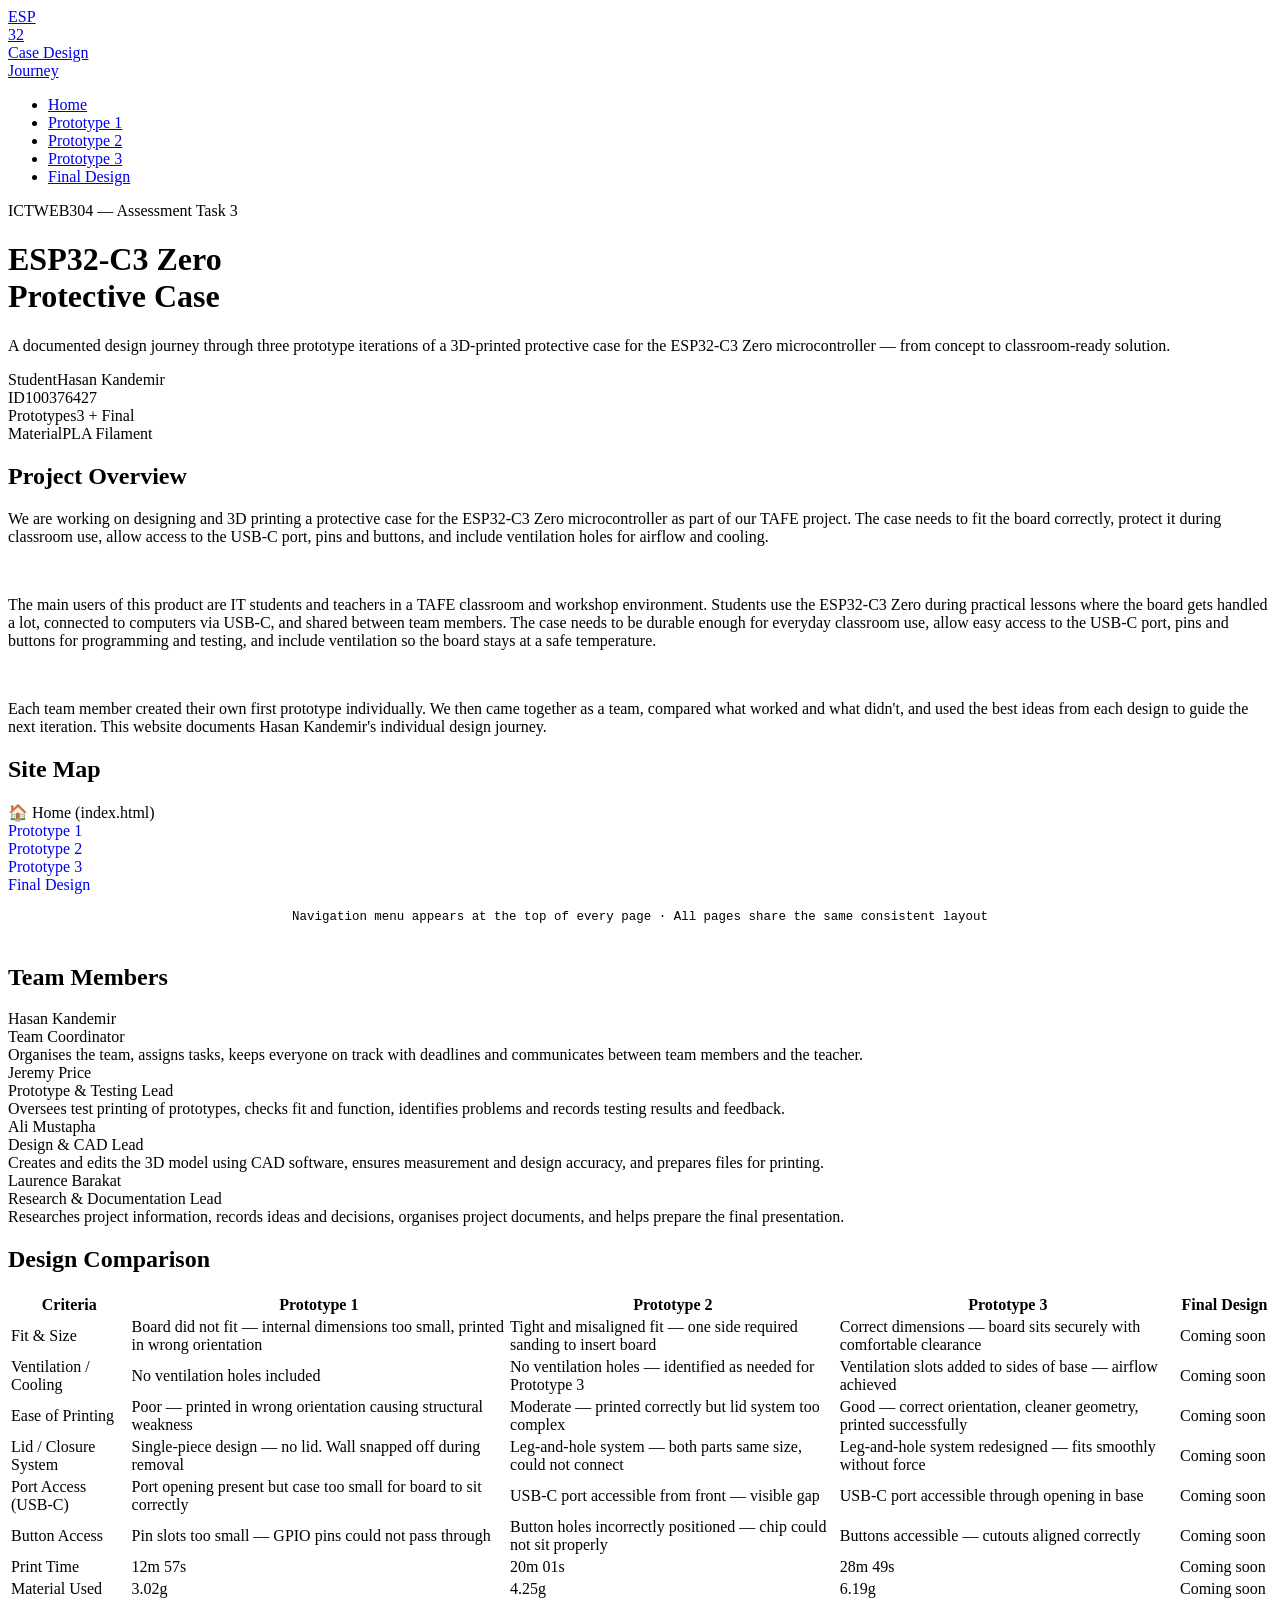
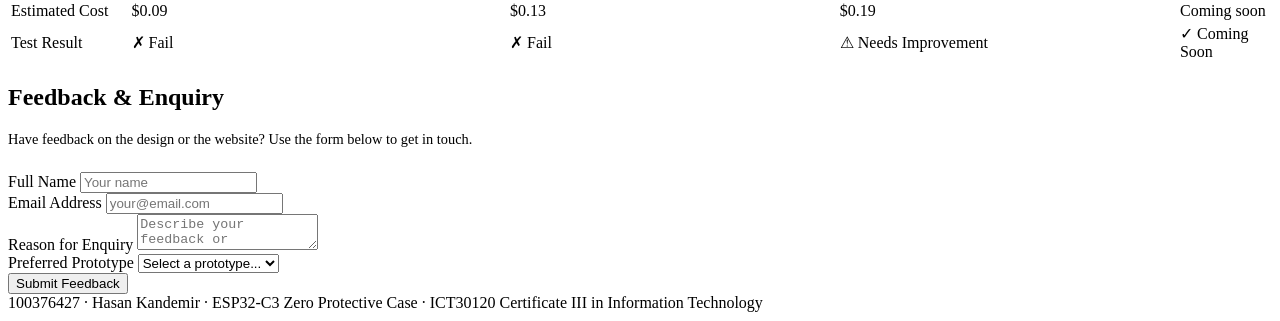
==== index.html @ bc1831f9 "Add files via upload" ====
<!DOCTYPE html>
<html lang="en">
<head>
  <meta charset="UTF-8" />
  <meta name="viewport" content="width=device-width, initial-scale=1.0" />
  <title>ESP32-C3 Zero Case — Hasan Kandemir</title>
  <link rel="stylesheet" href="css/style.css" />
</head>
<body>

  <!-- NAV -->
  <nav>
    <a href="index.html" class="nav-logo">
      <div class="nav-logo-icon">ESP<br>32</div>
      <div class="nav-logo-text">Case Design<br>Journey</div>
    </a>
    <ul class="nav-links">
      <li><a href="index.html" class="active">Home</a></li>
      <li><a href="prototype1.html">Prototype 1</a></li>
      <li><a href="prototype2.html">Prototype 2</a></li>
      <li><a href="prototype3.html">Prototype 3</a></li>
      <li><a href="final.html">Final Design</a></li>
    </ul>
  </nav>

  <main class="page-wrap">

    <!-- HERO -->
    <div class="page-hero">
      <span class="page-tag">ICTWEB304 — Assessment Task 3</span>
      <h1>ESP32-C3 Zero<br><span>Protective Case</span></h1>
      <p>A documented design journey through three prototype iterations of a 3D-printed protective case for the ESP32-C3 Zero microcontroller — from concept to classroom-ready solution.</p>
      <div class="stat-row">
        <div class="stat-pill"><span class="label">Student</span><span class="value">Hasan Kandemir</span></div>
        <div class="stat-pill"><span class="label">ID</span><span class="value">100376427</span></div>
        <div class="stat-pill"><span class="label">Prototypes</span><span class="value">3 + Final</span></div>
        <div class="stat-pill"><span class="label">Material</span><span class="value">PLA Filament</span></div>
      </div>
    </div>

    <!-- PROJECT OVERVIEW -->
    <h2 class="section-title">Project Overview</h2>
    <div class="desc-block">
      <p>We are working on designing and 3D printing a protective case for the ESP32-C3 Zero microcontroller as part of our TAFE project. The case needs to fit the board correctly, protect it during classroom use, allow access to the USB-C port, pins and buttons, and include ventilation holes for airflow and cooling.</p>
      <br>
      <p>The main users of this product are IT students and teachers in a TAFE classroom and workshop environment. Students use the ESP32-C3 Zero during practical lessons where the board gets handled a lot, connected to computers via USB-C, and shared between team members. The case needs to be durable enough for everyday classroom use, allow easy access to the USB-C port, pins and buttons for programming and testing, and include ventilation so the board stays at a safe temperature.</p>
      <br>
      <p>Each team member created their own first prototype individually. We then came together as a team, compared what worked and what didn't, and used the best ideas from each design to guide the next iteration. This website documents Hasan Kandemir's individual design journey.</p>
    </div>

    <!-- SITE MAP -->
    <h2 class="section-title">Site Map</h2>
    <div class="sitemap" style="margin-bottom: 2.5rem;">
      <div class="sitemap-home">🏠 Home (index.html)</div>
      <div class="sitemap-line"></div>
      <div class="sitemap-row" style="padding-top: 0;">
        <div class="sitemap-branch">
          <div class="sitemap-branch-line"></div>
          <a href="prototype1.html" class="sitemap-node" style="text-decoration:none;">Prototype 1</a>
        </div>
        <div class="sitemap-branch">
          <div class="sitemap-branch-line"></div>
          <a href="prototype2.html" class="sitemap-node" style="text-decoration:none;">Prototype 2</a>
        </div>
        <div class="sitemap-branch">
          <div class="sitemap-branch-line"></div>
          <a href="prototype3.html" class="sitemap-node" style="text-decoration:none;">Prototype 3</a>
        </div>
        <div class="sitemap-branch">
          <div class="sitemap-branch-line"></div>
          <a href="final.html" class="sitemap-node" style="text-decoration:none;">Final Design</a>
        </div>
      </div>
      <div style="margin-top:1rem; font-size:0.78rem; color:var(--text-muted); font-family:'Space Mono',monospace; text-align:center;">Navigation menu appears at the top of every page · All pages share the same consistent layout</div>
    </div>

    <!-- TEAM -->
    <h2 class="section-title">Team Members</h2>
    <div class="team-grid">
      <div class="team-card">
        <div class="name">Hasan Kandemir</div>
        <div class="role">Team Coordinator</div>
        <div class="responsibilities">Organises the team, assigns tasks, keeps everyone on track with deadlines and communicates between team members and the teacher.</div>
      </div>
      <div class="team-card">
        <div class="name">Jeremy Price</div>
        <div class="role">Prototype &amp; Testing Lead</div>
        <div class="responsibilities">Oversees test printing of prototypes, checks fit and function, identifies problems and records testing results and feedback.</div>
      </div>
      <div class="team-card">
        <div class="name">Ali Mustapha</div>
        <div class="role">Design &amp; CAD Lead</div>
        <div class="responsibilities">Creates and edits the 3D model using CAD software, ensures measurement and design accuracy, and prepares files for printing.</div>
      </div>
      <div class="team-card">
        <div class="name">Laurence Barakat</div>
        <div class="role">Research &amp; Documentation Lead</div>
        <div class="responsibilities">Researches project information, records ideas and decisions, organises project documents, and helps prepare the final presentation.</div>
      </div>
    </div>

    <!-- DESIGN COMPARISON TABLE -->
    <h2 class="section-title">Design Comparison</h2>
    <div class="comparison-table-wrap">
      <table class="comparison-table">
        <thead>
          <tr>
            <th>Criteria</th>
            <th>Prototype 1</th>
            <th>Prototype 2</th>
            <th>Prototype 3</th>
            <th>Final Design</th>
          </tr>
        </thead>
        <tbody>
          <tr>
            <td>Fit &amp; Size</td>
            <td>Board did not fit — internal dimensions too small, printed in wrong orientation</td>
            <td>Tight and misaligned fit — one side required sanding to insert board</td>
            <td>Correct dimensions — board sits securely with comfortable clearance</td>
            <td>Coming soon</td>
          </tr>
          <tr>
            <td>Ventilation / Cooling</td>
            <td>No ventilation holes included</td>
            <td>No ventilation holes — identified as needed for Prototype 3</td>
            <td>Ventilation slots added to sides of base — airflow achieved</td>
            <td>Coming soon</td>
          </tr>
          <tr>
            <td>Ease of Printing</td>
            <td>Poor — printed in wrong orientation causing structural weakness</td>
            <td>Moderate — printed correctly but lid system too complex</td>
            <td>Good — correct orientation, cleaner geometry, printed successfully</td>
            <td>Coming soon</td>
          </tr>
          <tr>
            <td>Lid / Closure System</td>
            <td>Single-piece design — no lid. Wall snapped off during removal</td>
            <td>Leg-and-hole system — both parts same size, could not connect</td>
            <td>Leg-and-hole system redesigned — fits smoothly without force</td>
            <td>Coming soon</td>
          </tr>
          <tr>
            <td>Port Access (USB-C)</td>
            <td>Port opening present but case too small for board to sit correctly</td>
            <td>USB-C port accessible from front — visible gap</td>
            <td>USB-C port accessible through opening in base</td>
            <td>Coming soon</td>
          </tr>
          <tr>
            <td>Button Access</td>
            <td>Pin slots too small — GPIO pins could not pass through</td>
            <td>Button holes incorrectly positioned — chip could not sit properly</td>
            <td>Buttons accessible — cutouts aligned correctly</td>
            <td>Coming soon</td>
          </tr>
          <tr>
            <td>Print Time</td>
            <td>12m 57s</td>
            <td>20m 01s</td>
            <td>28m 49s</td>
            <td>Coming soon</td>
          </tr>
          <tr>
            <td>Material Used</td>
            <td>3.02g</td>
            <td>4.25g</td>
            <td>6.19g</td>
            <td>Coming soon</td>
          </tr>
          <tr>
            <td>Estimated Cost</td>
            <td>$0.09</td>
            <td>$0.13</td>
            <td>$0.19</td>
            <td>Coming soon</td>
          </tr>
          <tr>
            <td>Test Result</td>
            <td><span class="result-badge fail">✗ Fail</span></td>
            <td><span class="result-badge fail">✗ Fail</span></td>
            <td><span class="result-badge warn">⚠ Needs Improvement</span></td>
            <td><span class="result-badge pass">✓ Coming Soon</span></td>
          </tr>
        </tbody>
      </table>
    </div>

    <!-- CONTACT / FEEDBACK FORM -->
    <h2 class="section-title">Feedback &amp; Enquiry</h2>
    <div class="form-wrap">
      <p style="font-size:0.9rem; color:var(--text-muted); margin-bottom:1.5rem;">Have feedback on the design or the website? Use the form below to get in touch.</p>
      <form onsubmit="handleSubmit(event)">
        <div class="form-grid">
          <div class="form-field">
            <label for="name">Full Name</label>
            <input type="text" id="name" name="name" placeholder="Your name" required />
          </div>
          <div class="form-field">
            <label for="email">Email Address</label>
            <input type="email" id="email" name="email" placeholder="your@email.com" required />
          </div>
          <div class="form-field full">
            <label for="reason">Reason for Enquiry</label>
            <textarea id="reason" name="reason" placeholder="Describe your feedback or question..." required></textarea>
          </div>
          <div class="form-field full">
            <label for="preference">Preferred Prototype</label>
            <select id="preference" name="preference" required>
              <option value="" disabled selected>Select a prototype...</option>
              <option value="prototype1">Prototype 1</option>
              <option value="prototype2">Prototype 2</option>
              <option value="prototype3">Prototype 3</option>
              <option value="final">Final Design</option>
              <option value="overall">Overall Project</option>
            </select>
          </div>
        </div>
        <button type="submit" class="btn-submit">Submit Feedback</button>
      </form>
      <div id="form-success" style="display:none; margin-top:1rem; color:var(--pass); font-family:'Space Mono',monospace; font-size:0.85rem;">✓ Thanks for your feedback!</div>
    </div>

  </main>

  <footer>
    100376427 · Hasan Kandemir · ESP32-C3 Zero Protective Case · ICT30120 Certificate III in Information Technology
  </footer>

  <script>
    function handleSubmit(e) {
      e.preventDefault();
      document.getElementById('form-success').style.display = 'block';
      e.target.reset();
    }
  </script>

</body>
</html>
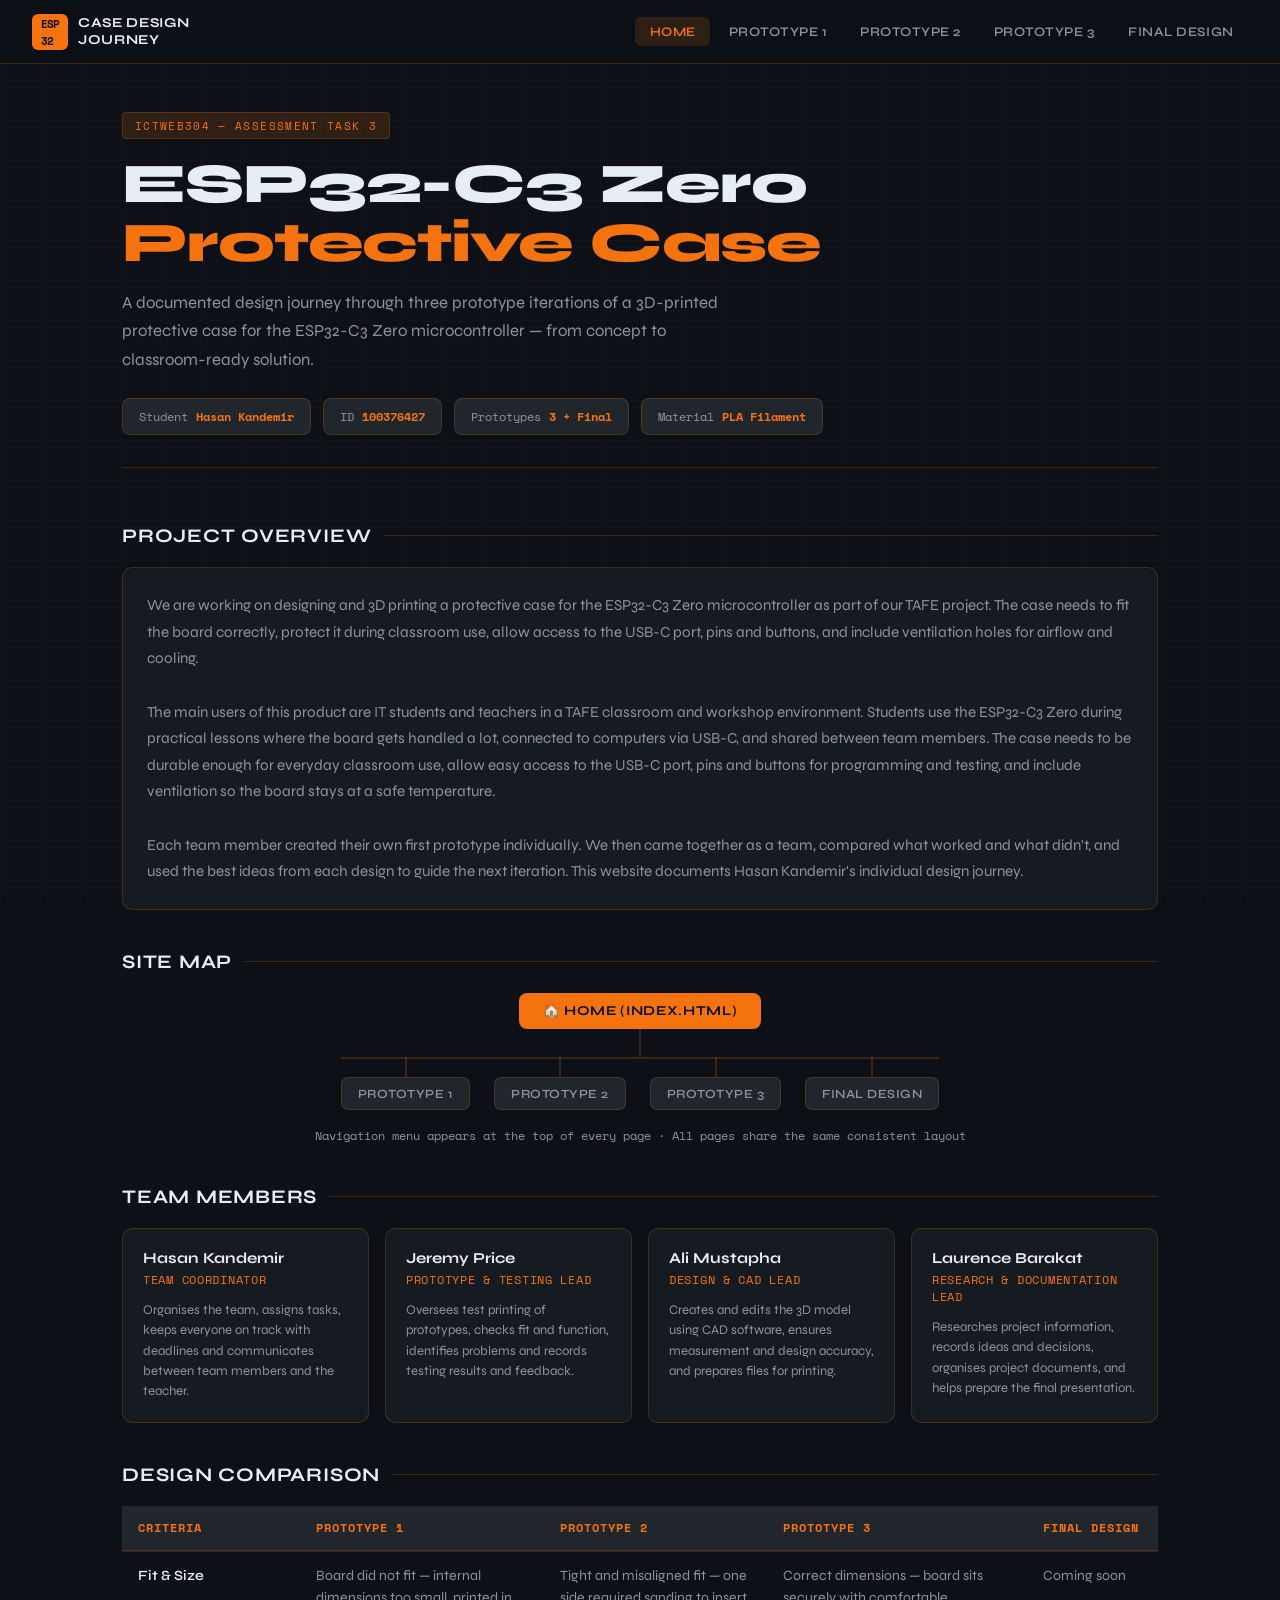
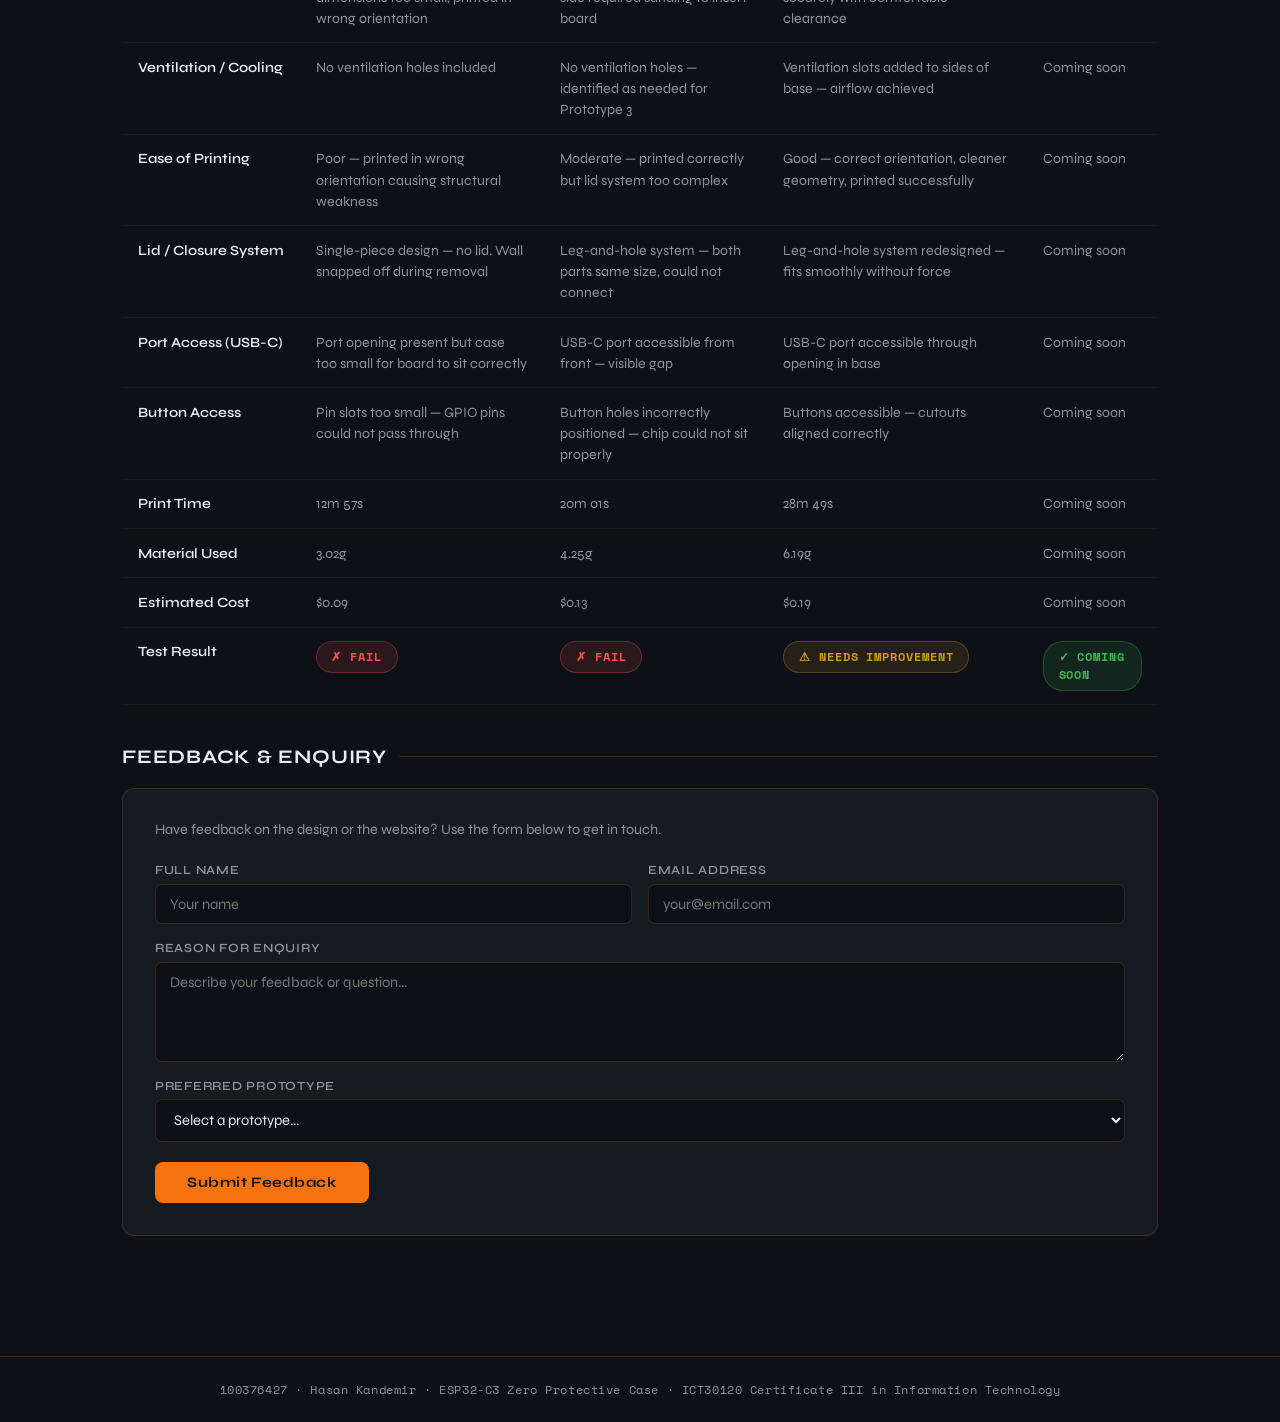
==== commit 8446d103: "Add files via upload" ====
--- a/index.html
+++ b/index.html
@@ -4,7 +4,7 @@
   <meta charset="UTF-8" />
   <meta name="viewport" content="width=device-width, initial-scale=1.0" />
   <title>ESP32-C3 Zero Case — Hasan Kandemir</title>
-  <link rel="stylesheet" href="css/style.css" />
+  <link rel="stylesheet" href="style.css" />
 </head>
 <body>
 
--- a/style.css
+++ b/style.css
@@ -0,0 +1,633 @@
+@import url('https://fonts.googleapis.com/css2?family=Space+Mono:wght@400;700&family=Syne:wght@400;600;700;800&display=swap');
+
+/* ── CSS Variables ── */
+:root {
+  --navy: #0d1117;
+  --navy-mid: #161b22;
+  --navy-light: #21262d;
+  --orange: #f4730e;
+  --orange-dim: #c45c08;
+  --orange-glow: rgba(244, 115, 14, 0.15);
+  --text: #e6edf3;
+  --text-muted: #8b949e;
+  --border: rgba(244, 115, 14, 0.2);
+  --pass: #3fb950;
+  --fail: #f85149;
+  --warn: #d29922;
+}
+
+/* ── Reset ── */
+*, *::before, *::after { box-sizing: border-box; margin: 0; padding: 0; }
+
+html { scroll-behavior: smooth; }
+
+body {
+  font-family: 'Syne', sans-serif;
+  background-color: var(--navy);
+  color: var(--text);
+  min-height: 100vh;
+  overflow-x: hidden;
+}
+
+/* ── Background grid texture ── */
+body::before {
+  content: '';
+  position: fixed;
+  inset: 0;
+  background-image:
+    linear-gradient(rgba(244,115,14,0.03) 1px, transparent 1px),
+    linear-gradient(90deg, rgba(244,115,14,0.03) 1px, transparent 1px);
+  background-size: 40px 40px;
+  pointer-events: none;
+  z-index: 0;
+}
+
+/* ── Nav ── */
+nav {
+  position: sticky;
+  top: 0;
+  z-index: 100;
+  background: rgba(13, 17, 23, 0.92);
+  backdrop-filter: blur(12px);
+  border-bottom: 1px solid var(--border);
+  padding: 0 2rem;
+  display: flex;
+  align-items: center;
+  justify-content: space-between;
+  height: 64px;
+}
+
+.nav-logo {
+  display: flex;
+  align-items: center;
+  gap: 10px;
+  text-decoration: none;
+}
+
+.nav-logo-icon {
+  width: 36px;
+  height: 36px;
+  background: var(--orange);
+  border-radius: 6px;
+  display: flex;
+  align-items: center;
+  justify-content: center;
+  font-family: 'Space Mono', monospace;
+  font-size: 0.7rem;
+  font-weight: 700;
+  color: var(--navy);
+  letter-spacing: -1px;
+  flex-shrink: 0;
+}
+
+.nav-logo-text {
+  font-size: 0.85rem;
+  font-weight: 700;
+  color: var(--text);
+  letter-spacing: 0.05em;
+  text-transform: uppercase;
+  line-height: 1.2;
+}
+
+.nav-links {
+  display: flex;
+  gap: 0.25rem;
+  list-style: none;
+}
+
+.nav-links a {
+  display: block;
+  padding: 0.4rem 0.9rem;
+  color: var(--text-muted);
+  text-decoration: none;
+  font-size: 0.82rem;
+  font-weight: 600;
+  letter-spacing: 0.04em;
+  text-transform: uppercase;
+  border-radius: 6px;
+  transition: color 0.2s, background 0.2s;
+}
+
+.nav-links a:hover,
+.nav-links a.active {
+  color: var(--orange);
+  background: var(--orange-glow);
+}
+
+/* ── Page wrapper ── */
+.page-wrap {
+  position: relative;
+  z-index: 1;
+  max-width: 1100px;
+  margin: 0 auto;
+  padding: 3rem 2rem 5rem;
+}
+
+/* ── Hero / Page header ── */
+.page-hero {
+  margin-bottom: 3.5rem;
+  padding-bottom: 2rem;
+  border-bottom: 1px solid var(--border);
+}
+
+.page-tag {
+  display: inline-block;
+  font-family: 'Space Mono', monospace;
+  font-size: 0.7rem;
+  letter-spacing: 0.12em;
+  text-transform: uppercase;
+  color: var(--orange);
+  background: var(--orange-glow);
+  border: 1px solid var(--border);
+  border-radius: 4px;
+  padding: 0.25rem 0.75rem;
+  margin-bottom: 1rem;
+}
+
+.page-hero h1 {
+  font-size: clamp(2rem, 5vw, 3.5rem);
+  font-weight: 800;
+  line-height: 1.05;
+  letter-spacing: -0.02em;
+  color: var(--text);
+  margin-bottom: 1rem;
+}
+
+.page-hero h1 span { color: var(--orange); }
+
+.page-hero p {
+  font-size: 1.05rem;
+  color: var(--text-muted);
+  max-width: 620px;
+  line-height: 1.7;
+}
+
+/* ── Stat pills ── */
+.stat-row {
+  display: flex;
+  flex-wrap: wrap;
+  gap: 0.75rem;
+  margin-top: 1.5rem;
+}
+
+.stat-pill {
+  display: flex;
+  align-items: center;
+  gap: 0.5rem;
+  background: var(--navy-light);
+  border: 1px solid var(--border);
+  border-radius: 8px;
+  padding: 0.5rem 1rem;
+  font-family: 'Space Mono', monospace;
+  font-size: 0.78rem;
+}
+
+.stat-pill .label { color: var(--text-muted); }
+.stat-pill .value { color: var(--orange); font-weight: 700; }
+
+/* ── Result badge ── */
+.result-badge {
+  display: inline-flex;
+  align-items: center;
+  gap: 0.4rem;
+  padding: 0.35rem 0.9rem;
+  border-radius: 20px;
+  font-family: 'Space Mono', monospace;
+  font-size: 0.75rem;
+  font-weight: 700;
+  letter-spacing: 0.08em;
+  text-transform: uppercase;
+}
+
+.result-badge.fail { background: rgba(248,81,73,0.12); color: var(--fail); border: 1px solid rgba(248,81,73,0.3); }
+.result-badge.pass { background: rgba(63,185,80,0.12); color: var(--pass); border: 1px solid rgba(63,185,80,0.3); }
+.result-badge.warn { background: rgba(210,153,34,0.12); color: var(--warn); border: 1px solid rgba(210,153,34,0.3); }
+
+/* ── Section headings ── */
+.section-title {
+  font-size: 1.2rem;
+  font-weight: 700;
+  letter-spacing: 0.04em;
+  text-transform: uppercase;
+  color: var(--text);
+  margin-bottom: 1.25rem;
+  display: flex;
+  align-items: center;
+  gap: 0.75rem;
+}
+
+.section-title::after {
+  content: '';
+  flex: 1;
+  height: 1px;
+  background: var(--border);
+}
+
+/* ── Photo gallery ── */
+.photo-grid {
+  display: grid;
+  grid-template-columns: repeat(auto-fill, minmax(220px, 1fr));
+  gap: 0.75rem;
+  margin-bottom: 2.5rem;
+}
+
+.photo-grid img {
+  width: 100%;
+  aspect-ratio: 4/3;
+  object-fit: cover;
+  border-radius: 8px;
+  border: 1px solid var(--border);
+  transition: transform 0.3s, border-color 0.3s, box-shadow 0.3s;
+  cursor: pointer;
+}
+
+.photo-grid img:hover {
+  transform: scale(1.03);
+  border-color: var(--orange);
+  box-shadow: 0 0 20px var(--orange-glow);
+}
+
+/* ── Pros / Cons grid ── */
+.pros-cons {
+  display: grid;
+  grid-template-columns: 1fr 1fr;
+  gap: 1rem;
+  margin-bottom: 2.5rem;
+}
+
+@media (max-width: 600px) { .pros-cons { grid-template-columns: 1fr; } }
+
+.pros-box, .cons-box {
+  background: var(--navy-mid);
+  border-radius: 10px;
+  padding: 1.25rem 1.5rem;
+  border: 1px solid var(--border);
+}
+
+.pros-box { border-top: 3px solid var(--pass); }
+.cons-box { border-top: 3px solid var(--fail); }
+
+.pros-box h3 { color: var(--pass); font-size: 0.85rem; text-transform: uppercase; letter-spacing: 0.08em; margin-bottom: 0.75rem; }
+.cons-box h3 { color: var(--fail); font-size: 0.85rem; text-transform: uppercase; letter-spacing: 0.08em; margin-bottom: 0.75rem; }
+
+.pros-box ul, .cons-box ul {
+  list-style: none;
+  display: flex;
+  flex-direction: column;
+  gap: 0.5rem;
+}
+
+.pros-box li, .cons-box li {
+  font-size: 0.92rem;
+  color: var(--text-muted);
+  line-height: 1.5;
+  padding-left: 1.25rem;
+  position: relative;
+}
+
+.pros-box li::before { content: '✓'; position: absolute; left: 0; color: var(--pass); font-weight: 700; }
+.cons-box li::before { content: '✗'; position: absolute; left: 0; color: var(--fail); font-weight: 700; }
+
+/* ── Improvements box ── */
+.improvements-box {
+  background: var(--navy-mid);
+  border: 1px solid var(--border);
+  border-left: 3px solid var(--orange);
+  border-radius: 10px;
+  padding: 1.25rem 1.5rem;
+  margin-bottom: 2.5rem;
+}
+
+.improvements-box h3 {
+  color: var(--orange);
+  font-size: 0.85rem;
+  text-transform: uppercase;
+  letter-spacing: 0.08em;
+  margin-bottom: 0.75rem;
+}
+
+.improvements-box ul {
+  list-style: none;
+  display: flex;
+  flex-direction: column;
+  gap: 0.5rem;
+}
+
+.improvements-box li {
+  font-size: 0.92rem;
+  color: var(--text-muted);
+  line-height: 1.5;
+  padding-left: 1.25rem;
+  position: relative;
+}
+
+.improvements-box li::before { content: '→'; position: absolute; left: 0; color: var(--orange); }
+
+/* ── Description block ── */
+.desc-block {
+  background: var(--navy-mid);
+  border: 1px solid var(--border);
+  border-radius: 10px;
+  padding: 1.5rem;
+  margin-bottom: 2.5rem;
+  font-size: 0.95rem;
+  color: var(--text-muted);
+  line-height: 1.75;
+}
+
+/* ── Comparison table ── */
+.comparison-table-wrap {
+  overflow-x: auto;
+  margin-bottom: 2.5rem;
+}
+
+.comparison-table {
+  width: 100%;
+  border-collapse: collapse;
+  font-size: 0.88rem;
+  min-width: 600px;
+}
+
+.comparison-table th {
+  background: var(--navy-light);
+  color: var(--orange);
+  font-family: 'Space Mono', monospace;
+  font-size: 0.75rem;
+  letter-spacing: 0.08em;
+  text-transform: uppercase;
+  padding: 0.85rem 1rem;
+  text-align: left;
+  border-bottom: 2px solid var(--border);
+}
+
+.comparison-table td {
+  padding: 0.85rem 1rem;
+  color: var(--text-muted);
+  border-bottom: 1px solid rgba(244,115,14,0.08);
+  vertical-align: top;
+  line-height: 1.5;
+}
+
+.comparison-table tr:hover td { background: rgba(244,115,14,0.04); }
+
+.comparison-table td:first-child {
+  color: var(--text);
+  font-weight: 600;
+  white-space: nowrap;
+}
+
+/* ── Contact form ── */
+.form-wrap {
+  background: var(--navy-mid);
+  border: 1px solid var(--border);
+  border-radius: 12px;
+  padding: 2rem;
+  margin-bottom: 2.5rem;
+}
+
+.form-grid {
+  display: grid;
+  grid-template-columns: 1fr 1fr;
+  gap: 1rem;
+}
+
+@media (max-width: 600px) { .form-grid { grid-template-columns: 1fr; } }
+
+.form-field {
+  display: flex;
+  flex-direction: column;
+  gap: 0.4rem;
+}
+
+.form-field.full { grid-column: 1 / -1; }
+
+.form-field label {
+  font-size: 0.78rem;
+  font-weight: 600;
+  color: var(--text-muted);
+  text-transform: uppercase;
+  letter-spacing: 0.06em;
+}
+
+.form-field input,
+.form-field textarea,
+.form-field select {
+  background: var(--navy);
+  border: 1px solid var(--border);
+  border-radius: 7px;
+  color: var(--text);
+  font-family: 'Syne', sans-serif;
+  font-size: 0.92rem;
+  padding: 0.65rem 0.9rem;
+  outline: none;
+  transition: border-color 0.2s, box-shadow 0.2s;
+  width: 100%;
+}
+
+.form-field input:focus,
+.form-field textarea:focus,
+.form-field select:focus {
+  border-color: var(--orange);
+  box-shadow: 0 0 0 3px var(--orange-glow);
+}
+
+.form-field textarea { resize: vertical; min-height: 100px; }
+
+.form-field select option { background: var(--navy-mid); }
+
+.btn-submit {
+  margin-top: 1.25rem;
+  background: var(--orange);
+  color: var(--navy);
+  border: none;
+  border-radius: 8px;
+  padding: 0.75rem 2rem;
+  font-family: 'Syne', sans-serif;
+  font-size: 0.9rem;
+  font-weight: 700;
+  letter-spacing: 0.04em;
+  cursor: pointer;
+  transition: background 0.2s, transform 0.15s;
+}
+
+.btn-submit:hover { background: var(--orange-dim); transform: translateY(-1px); }
+
+/* ── Sitemap ── */
+.sitemap {
+  display: flex;
+  flex-direction: column;
+  align-items: center;
+  gap: 0;
+  margin-bottom: 2.5rem;
+}
+
+.sitemap-home {
+  background: var(--orange);
+  color: var(--navy);
+  font-weight: 700;
+  font-size: 0.85rem;
+  padding: 0.6rem 1.5rem;
+  border-radius: 8px;
+  letter-spacing: 0.05em;
+  text-transform: uppercase;
+}
+
+.sitemap-line {
+  width: 2px;
+  height: 28px;
+  background: var(--border);
+}
+
+.sitemap-row {
+  display: flex;
+  gap: 1.5rem;
+  align-items: flex-start;
+  justify-content: center;
+  position: relative;
+}
+
+.sitemap-row::before {
+  content: '';
+  position: absolute;
+  top: 0;
+  left: calc(50% - 50%);
+  width: 100%;
+  height: 2px;
+  background: var(--border);
+}
+
+.sitemap-branch {
+  display: flex;
+  flex-direction: column;
+  align-items: center;
+  gap: 0;
+}
+
+.sitemap-branch-line {
+  width: 2px;
+  height: 20px;
+  background: var(--border);
+}
+
+.sitemap-node {
+  background: var(--navy-light);
+  border: 1px solid var(--border);
+  color: var(--text-muted);
+  font-size: 0.78rem;
+  font-weight: 600;
+  padding: 0.5rem 1rem;
+  border-radius: 7px;
+  text-align: center;
+  letter-spacing: 0.04em;
+  text-transform: uppercase;
+  white-space: nowrap;
+}
+
+/* ── Team cards ── */
+.team-grid {
+  display: grid;
+  grid-template-columns: repeat(auto-fill, minmax(220px, 1fr));
+  gap: 1rem;
+  margin-bottom: 2.5rem;
+}
+
+.team-card {
+  background: var(--navy-mid);
+  border: 1px solid var(--border);
+  border-radius: 10px;
+  padding: 1.25rem;
+}
+
+.team-card .name {
+  font-weight: 700;
+  font-size: 0.95rem;
+  color: var(--text);
+  margin-bottom: 0.25rem;
+}
+
+.team-card .role {
+  font-size: 0.75rem;
+  color: var(--orange);
+  font-family: 'Space Mono', monospace;
+  text-transform: uppercase;
+  letter-spacing: 0.06em;
+  margin-bottom: 0.75rem;
+}
+
+.team-card .responsibilities {
+  font-size: 0.82rem;
+  color: var(--text-muted);
+  line-height: 1.55;
+}
+
+/* ── Placeholder (Final Design) ── */
+.placeholder-banner {
+  background: var(--navy-mid);
+  border: 2px dashed var(--border);
+  border-radius: 12px;
+  padding: 3rem 2rem;
+  text-align: center;
+  margin-bottom: 2.5rem;
+}
+
+.placeholder-banner .icon {
+  font-size: 3rem;
+  margin-bottom: 1rem;
+}
+
+.placeholder-banner h3 {
+  font-size: 1.2rem;
+  font-weight: 700;
+  color: var(--text-muted);
+  margin-bottom: 0.5rem;
+}
+
+.placeholder-banner p {
+  font-size: 0.9rem;
+  color: var(--text-muted);
+  opacity: 0.6;
+}
+
+/* ── Footer ── */
+footer {
+  position: relative;
+  z-index: 1;
+  border-top: 1px solid var(--border);
+  padding: 1.5rem 2rem;
+  text-align: center;
+  font-family: 'Space Mono', monospace;
+  font-size: 0.72rem;
+  color: var(--text-muted);
+  letter-spacing: 0.05em;
+}
+
+/* ── Animations ── */
+@keyframes fadeUp {
+  from { opacity: 0; transform: translateY(20px); }
+  to   { opacity: 1; transform: translateY(0); }
+}
+
+.page-hero { animation: fadeUp 0.5s ease both; }
+.page-hero + * { animation: fadeUp 0.5s 0.1s ease both; }
+
+/* ── Lightbox ── */
+#lightbox {
+  display: none;
+  position: fixed;
+  inset: 0;
+  background: rgba(0,0,0,0.88);
+  z-index: 999;
+  align-items: center;
+  justify-content: center;
+  cursor: zoom-out;
+}
+
+#lightbox.open { display: flex; }
+
+#lightbox img {
+  max-width: 90vw;
+  max-height: 88vh;
+  border-radius: 8px;
+  border: 1px solid var(--border);
+  object-fit: contain;
+}
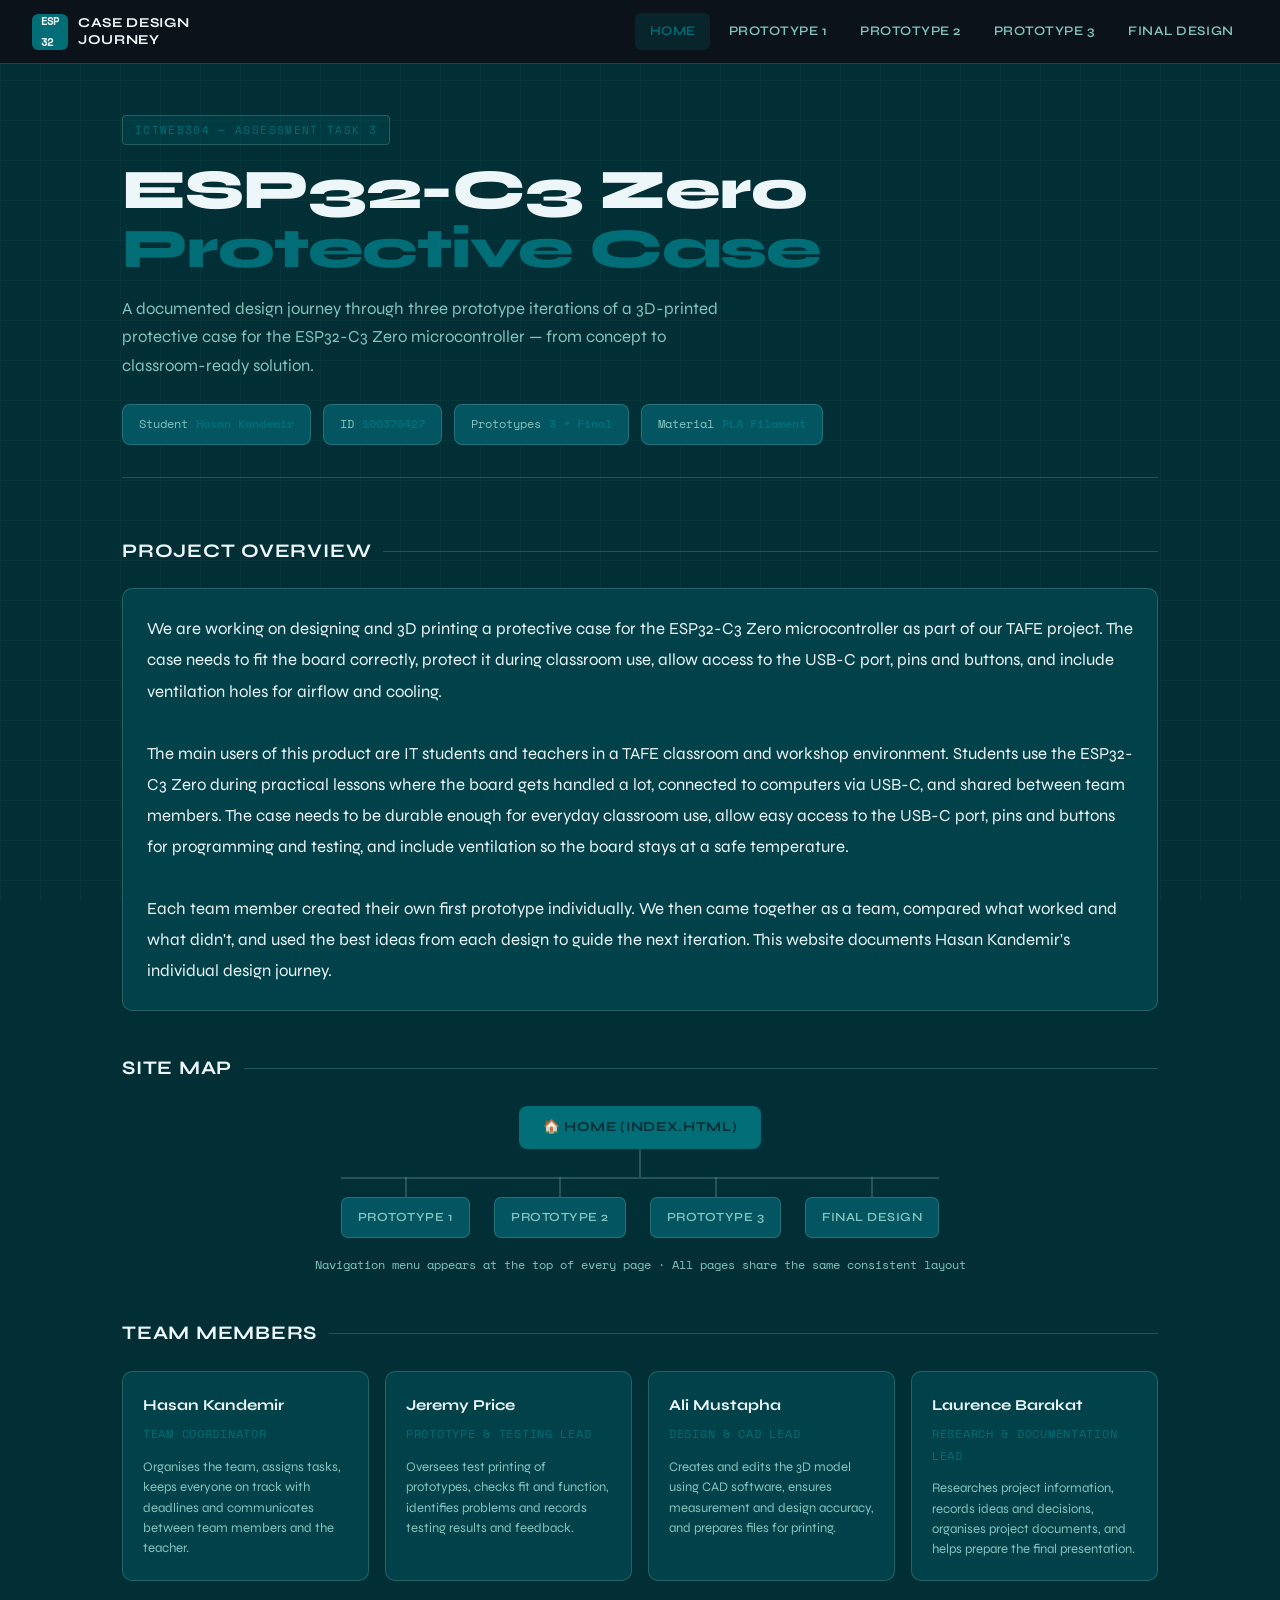
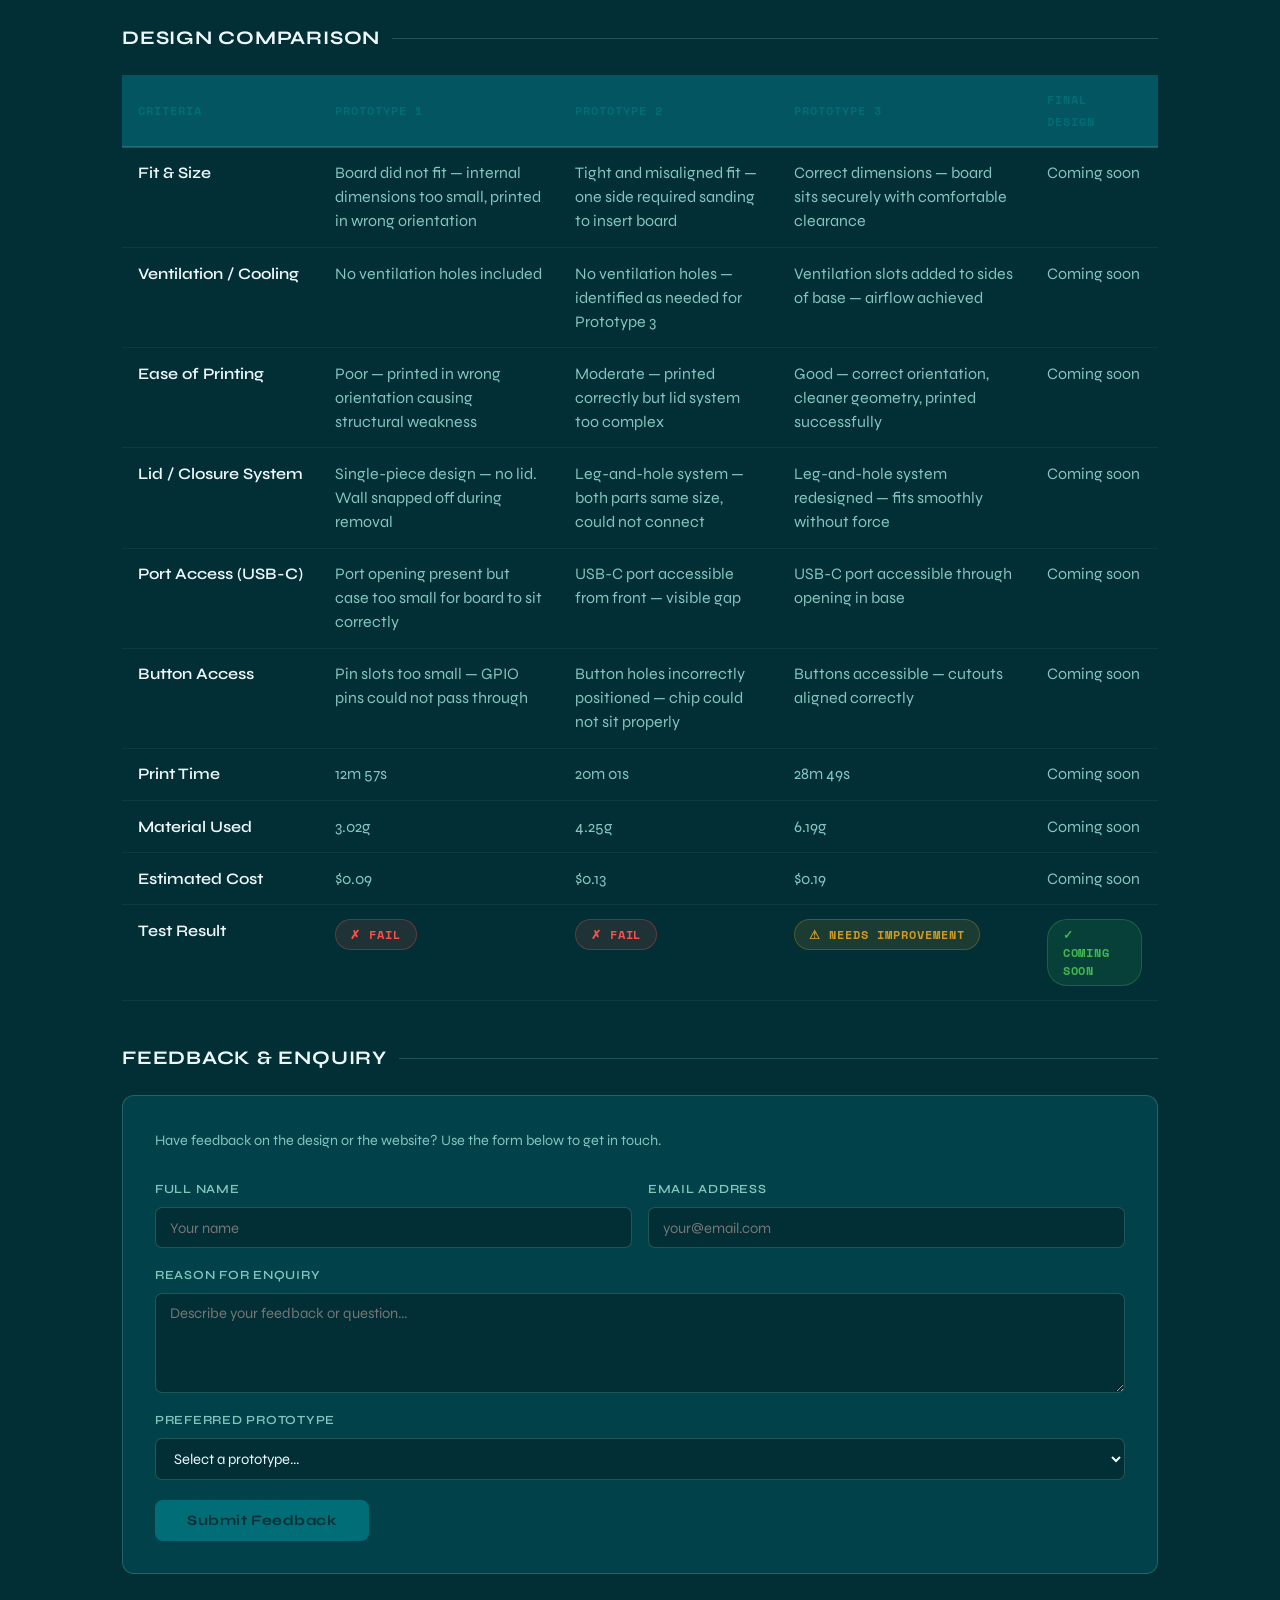
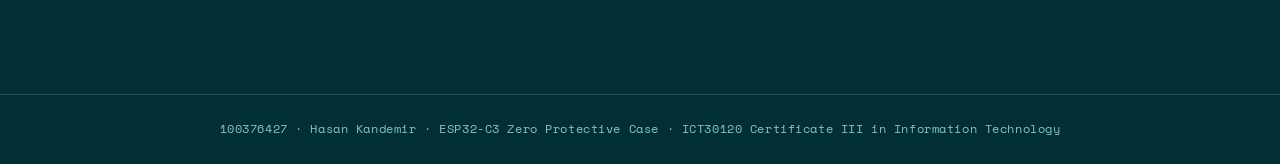
==== commit 977cb826: "Add files via upload" ====
--- a/index.html
+++ b/index.html
@@ -191,7 +191,9 @@
     <h2 class="section-title">Feedback &amp; Enquiry</h2>
     <div class="form-wrap">
       <p style="font-size:0.9rem; color:var(--text-muted); margin-bottom:1.5rem;">Have feedback on the design or the website? Use the form below to get in touch.</p>
-      <form onsubmit="handleSubmit(event)">
+      <form action="https://formspree.io/f/h.kandemir@hotmail.com.au" method="POST" onsubmit="handleSubmit(event)">
+        <input type="hidden" name="_subject" value="ESP32 Case Website Feedback" />
+        <input type="hidden" name="_replyto" value="h.kandemir@hotmail.com.au" />
         <div class="form-grid">
           <div class="form-field">
             <label for="name">Full Name</label>
@@ -219,7 +221,7 @@
         </div>
         <button type="submit" class="btn-submit">Submit Feedback</button>
       </form>
-      <div id="form-success" style="display:none; margin-top:1rem; color:var(--pass); font-family:'Space Mono',monospace; font-size:0.85rem;">✓ Thanks for your feedback!</div>
+      <div id="form-success" style="display:none; margin-top:1rem; color:var(--pass); font-family:'Space Mono',monospace; font-size:0.85rem;">✓ Thanks for your feedback! We'll be in touch.</div>
     </div>
 
   </main>
--- a/style.css
+++ b/style.css
@@ -2,15 +2,17 @@
 
 /* ── CSS Variables ── */
 :root {
-  --navy: #0d1117;
-  --navy-mid: #161b22;
-  --navy-light: #21262d;
-  --orange: #f4730e;
-  --orange-dim: #c45c08;
-  --orange-glow: rgba(244, 115, 14, 0.15);
-  --text: #e6edf3;
-  --text-muted: #8b949e;
-  --border: rgba(244, 115, 14, 0.2);
+  --navy: #012f35;
+  --navy-mid: #01424a;
+  --navy-light: #025561;
+  --orange: #006d77;
+  --orange-dim: #005a63;
+  --orange-glow: rgba(0, 109, 119, 0.2);
+  --accent: #83c5be;
+  --accent-light: #edf6f9;
+  --text: #edf6f9;
+  --text-muted: #83c5be;
+  --border: rgba(131, 197, 190, 0.25);
   --pass: #3fb950;
   --fail: #f85149;
   --warn: #d29922;
@@ -27,6 +29,8 @@
   color: var(--text);
   min-height: 100vh;
   overflow-x: hidden;
+  font-size: 18px;
+  line-height: 1.8;
 }
 
 /* ── Background grid texture ── */
@@ -35,8 +39,8 @@
   position: fixed;
   inset: 0;
   background-image:
-    linear-gradient(rgba(244,115,14,0.03) 1px, transparent 1px),
-    linear-gradient(90deg, rgba(244,115,14,0.03) 1px, transparent 1px);
+    linear-gradient(rgba(131,197,190,0.04) 1px, transparent 1px),
+    linear-gradient(90deg, rgba(131,197,190,0.04) 1px, transparent 1px);
   background-size: 40px 40px;
   pointer-events: none;
   z-index: 0;
@@ -75,7 +79,7 @@
   font-family: 'Space Mono', monospace;
   font-size: 0.7rem;
   font-weight: 700;
-  color: var(--navy);
+  color: var(--accent-light);
   letter-spacing: -1px;
   flex-shrink: 0;
 }
@@ -278,9 +282,9 @@
 }
 
 .pros-box li, .cons-box li {
-  font-size: 0.92rem;
-  color: var(--text-muted);
-  line-height: 1.5;
+  font-size: 1rem;
+  color: var(--text);
+  line-height: 1.6;
   padding-left: 1.25rem;
   position: relative;
 }
@@ -314,9 +318,9 @@
 }
 
 .improvements-box li {
-  font-size: 0.92rem;
-  color: var(--text-muted);
-  line-height: 1.5;
+  font-size: 1rem;
+  color: var(--text);
+  line-height: 1.6;
   padding-left: 1.25rem;
   position: relative;
 }
@@ -330,9 +334,9 @@
   border-radius: 10px;
   padding: 1.5rem;
   margin-bottom: 2.5rem;
-  font-size: 0.95rem;
-  color: var(--text-muted);
-  line-height: 1.75;
+  font-size: 1.05rem;
+  color: var(--text);
+  line-height: 1.85;
 }
 
 /* ── Comparison table ── */
@@ -344,7 +348,7 @@
 .comparison-table {
   width: 100%;
   border-collapse: collapse;
-  font-size: 0.88rem;
+  font-size: 1rem;
   min-width: 600px;
 }
 
@@ -363,12 +367,12 @@
 .comparison-table td {
   padding: 0.85rem 1rem;
   color: var(--text-muted);
-  border-bottom: 1px solid rgba(244,115,14,0.08);
+  border-bottom: 1px solid rgba(131,197,190,0.08);
   vertical-align: top;
   line-height: 1.5;
 }
 
-.comparison-table tr:hover td { background: rgba(244,115,14,0.04); }
+.comparison-table tr:hover td { background: rgba(131,197,190,0.05); }
 
 .comparison-table td:first-child {
   color: var(--text);
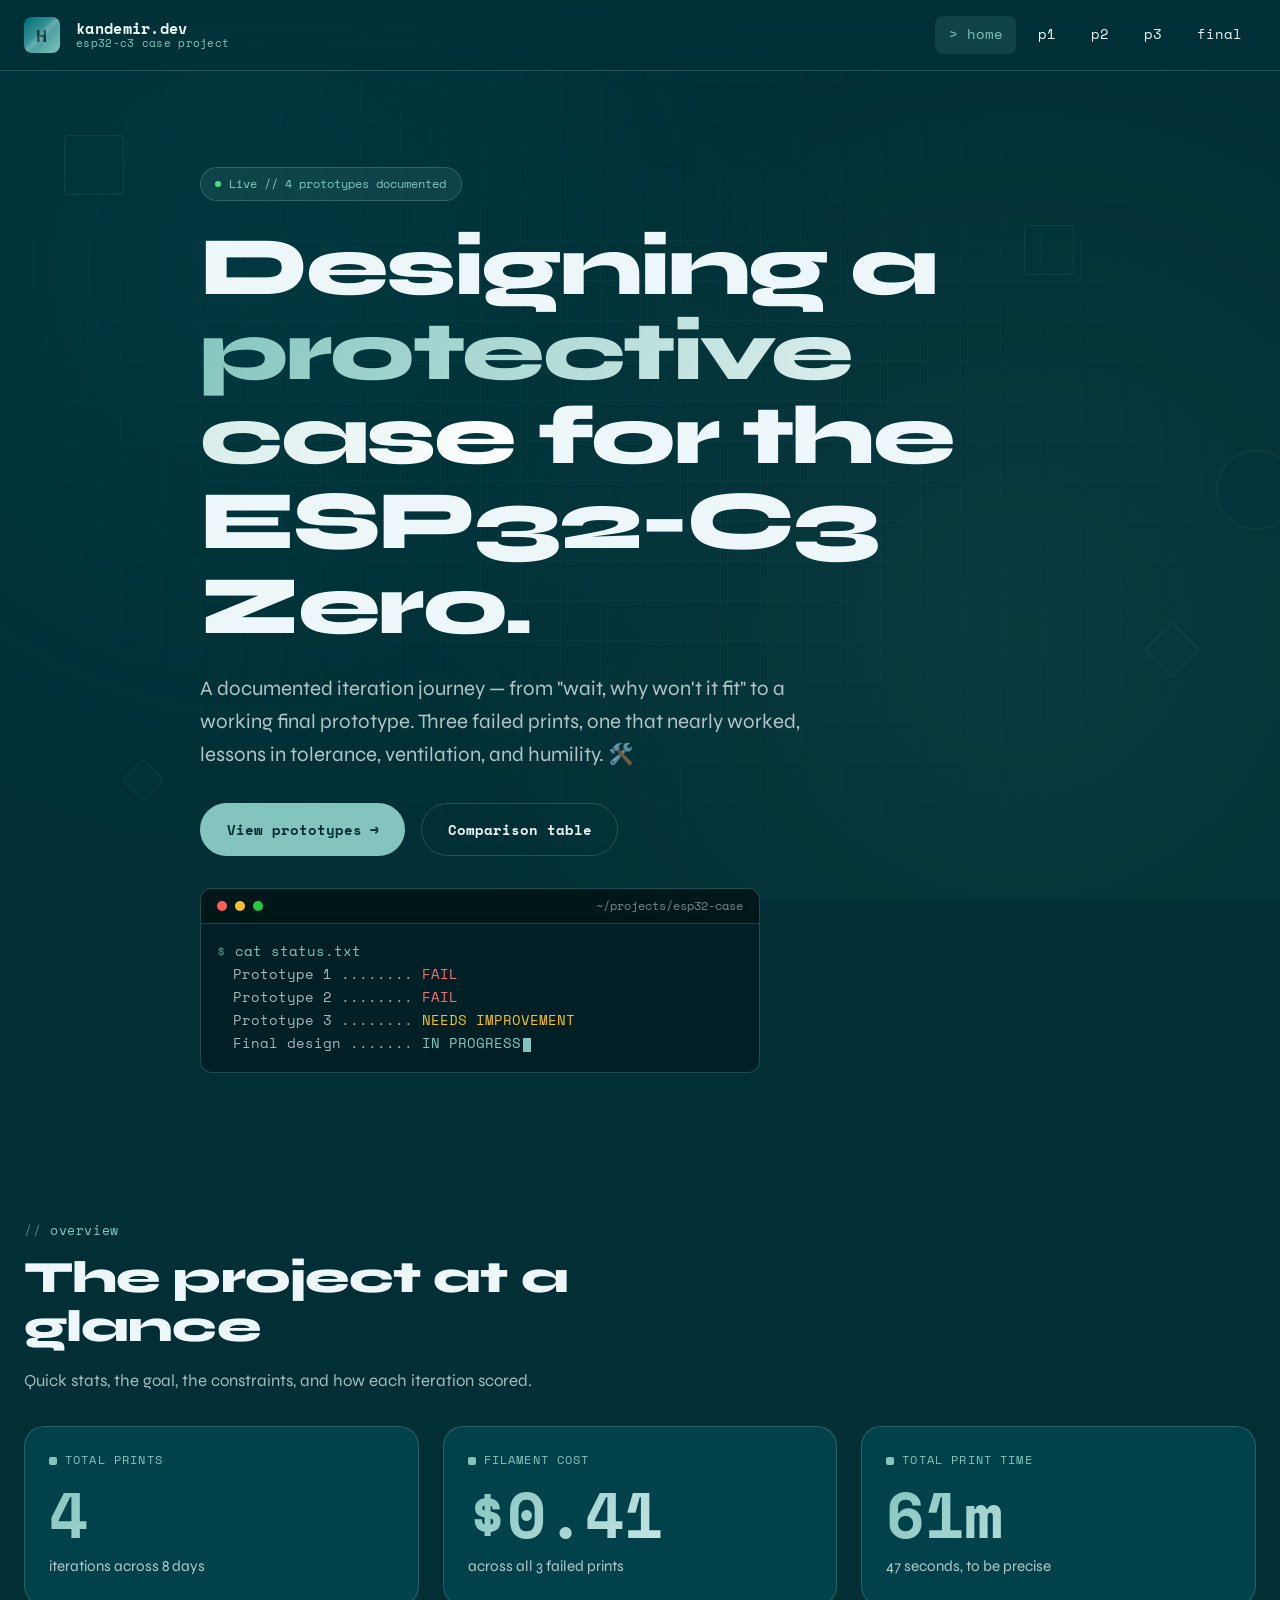
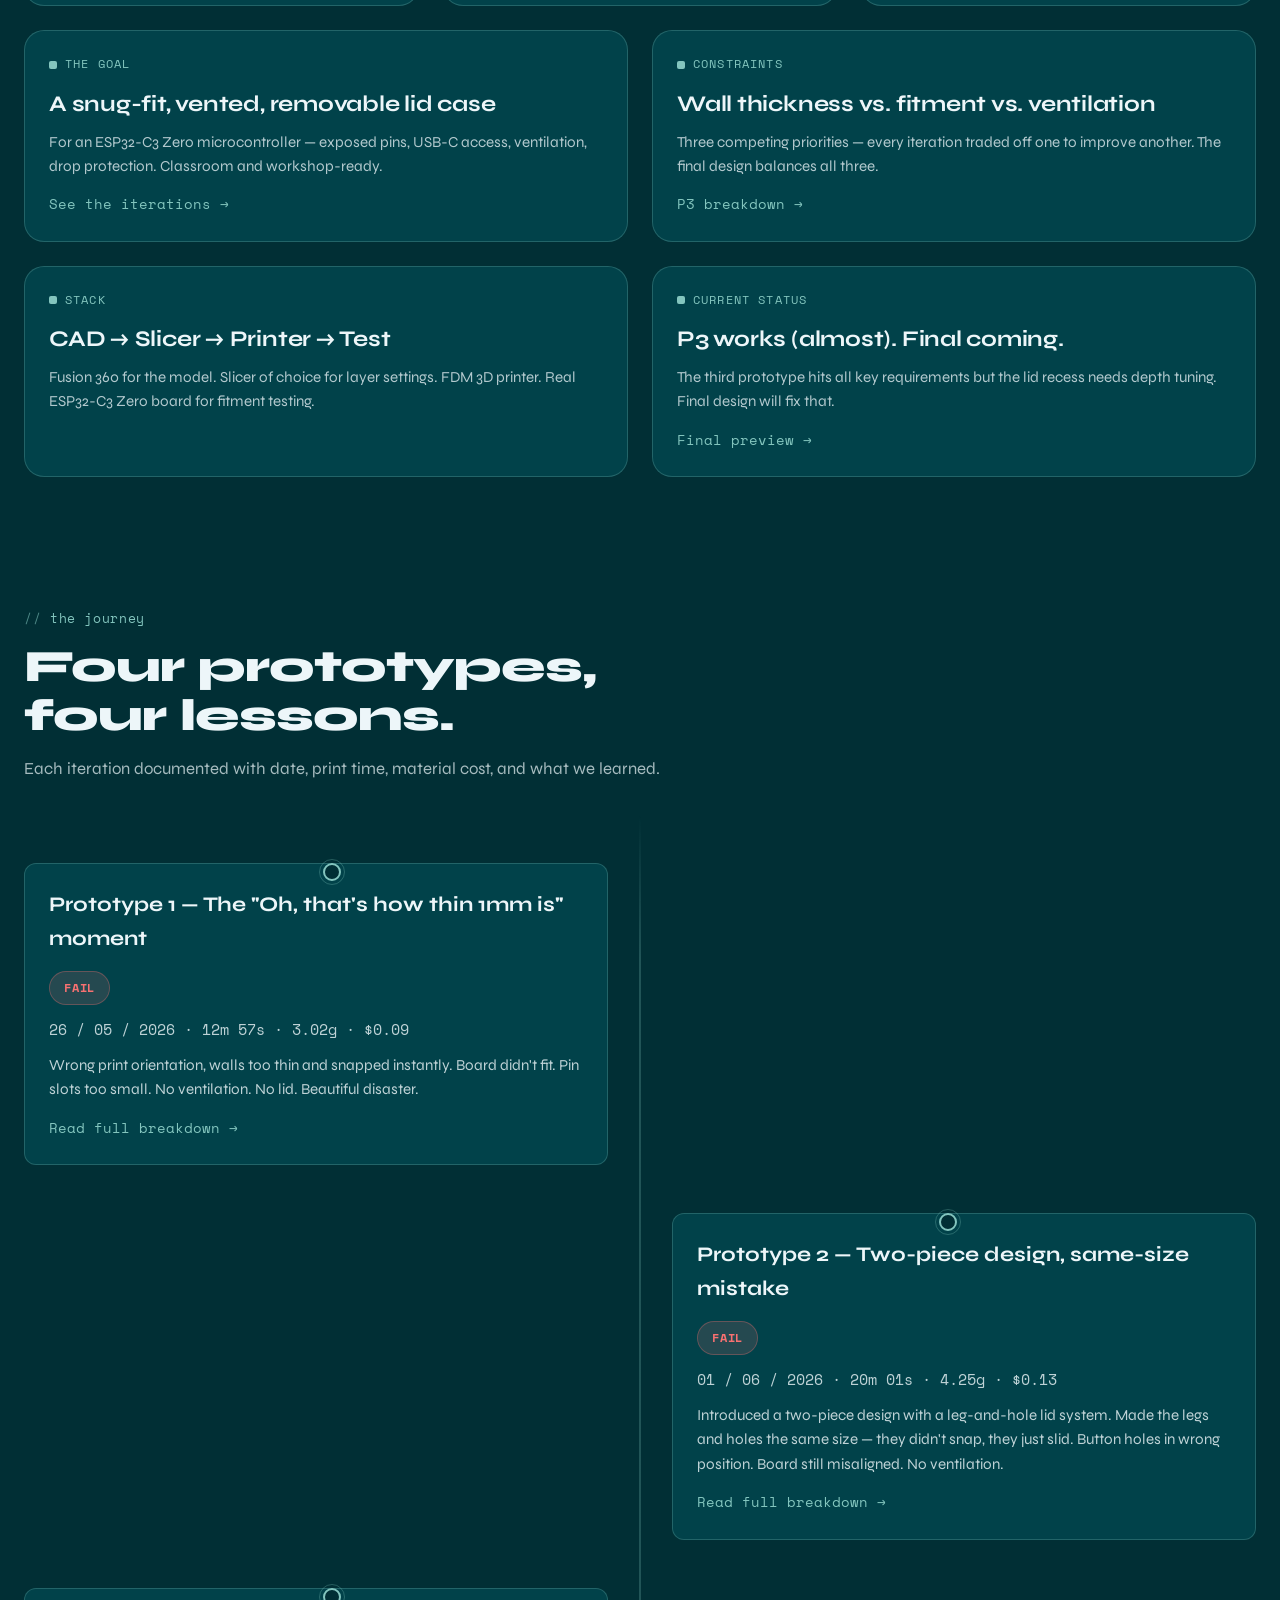
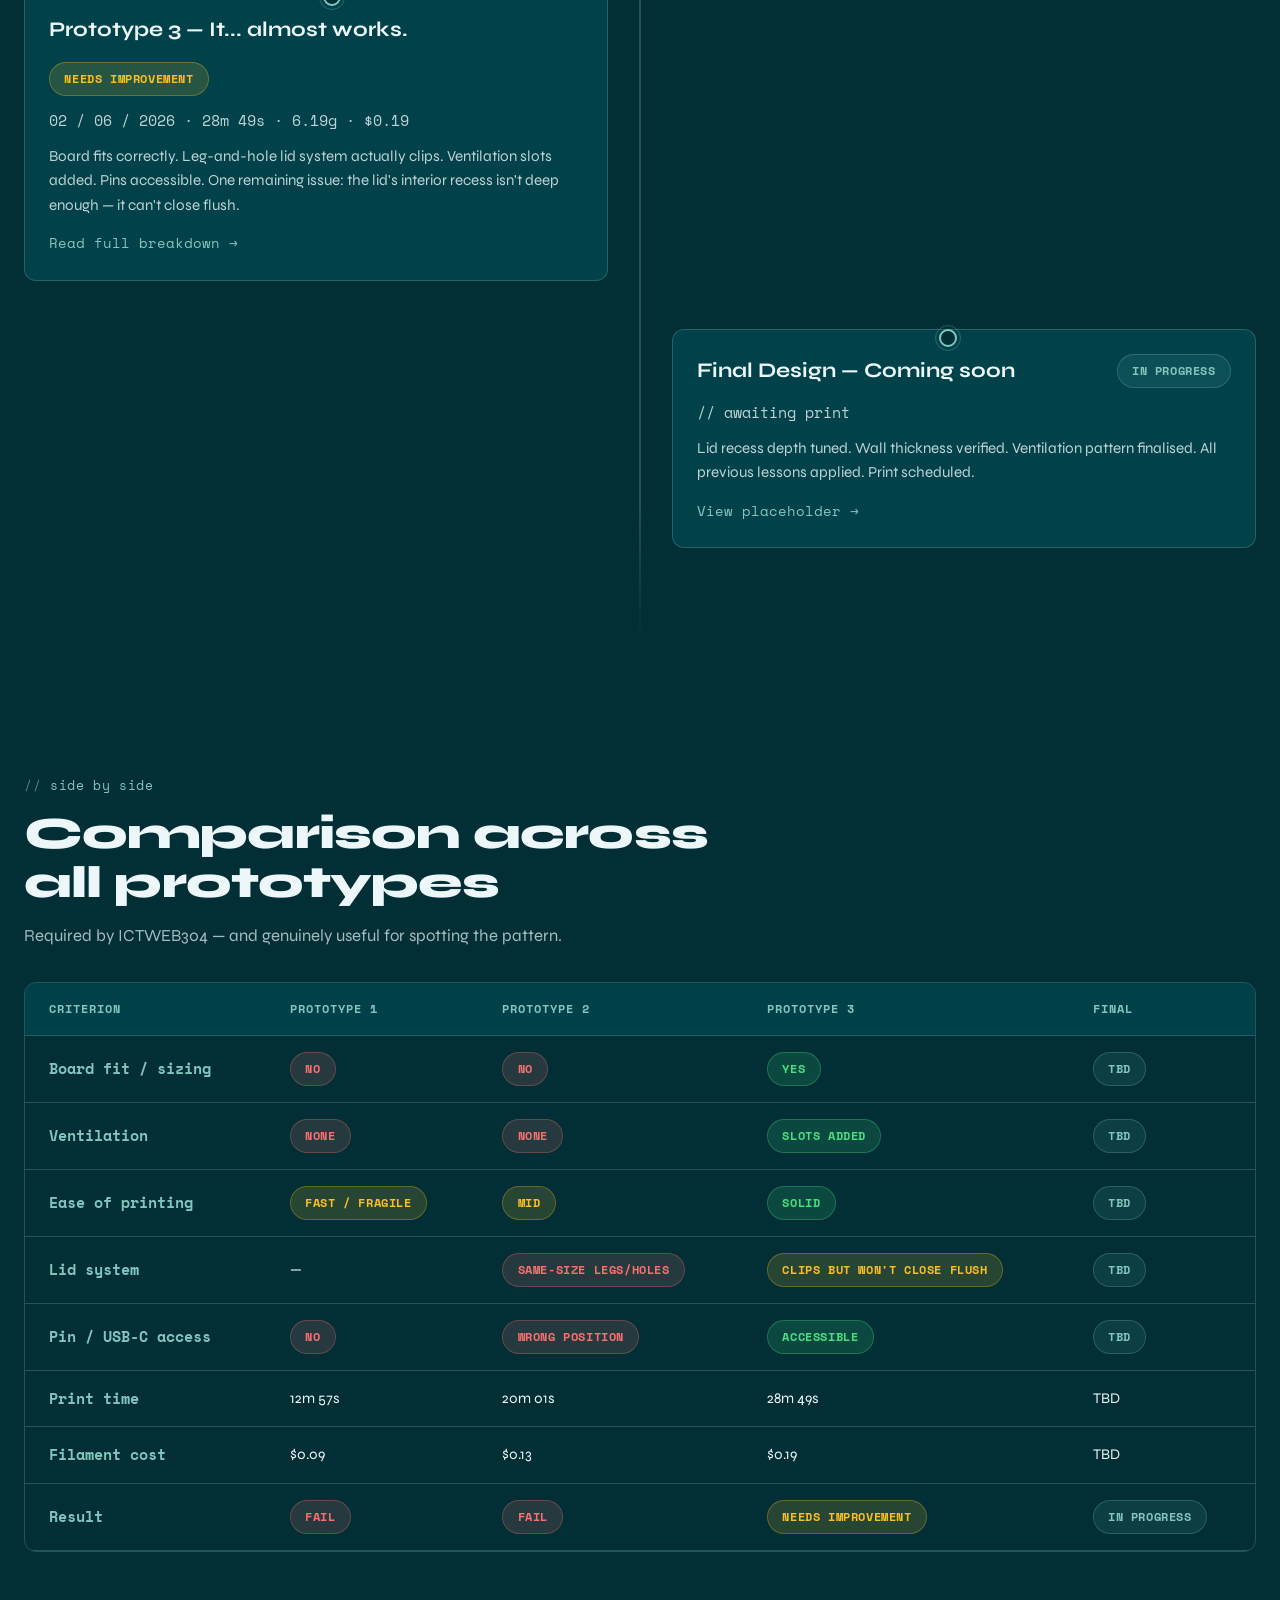
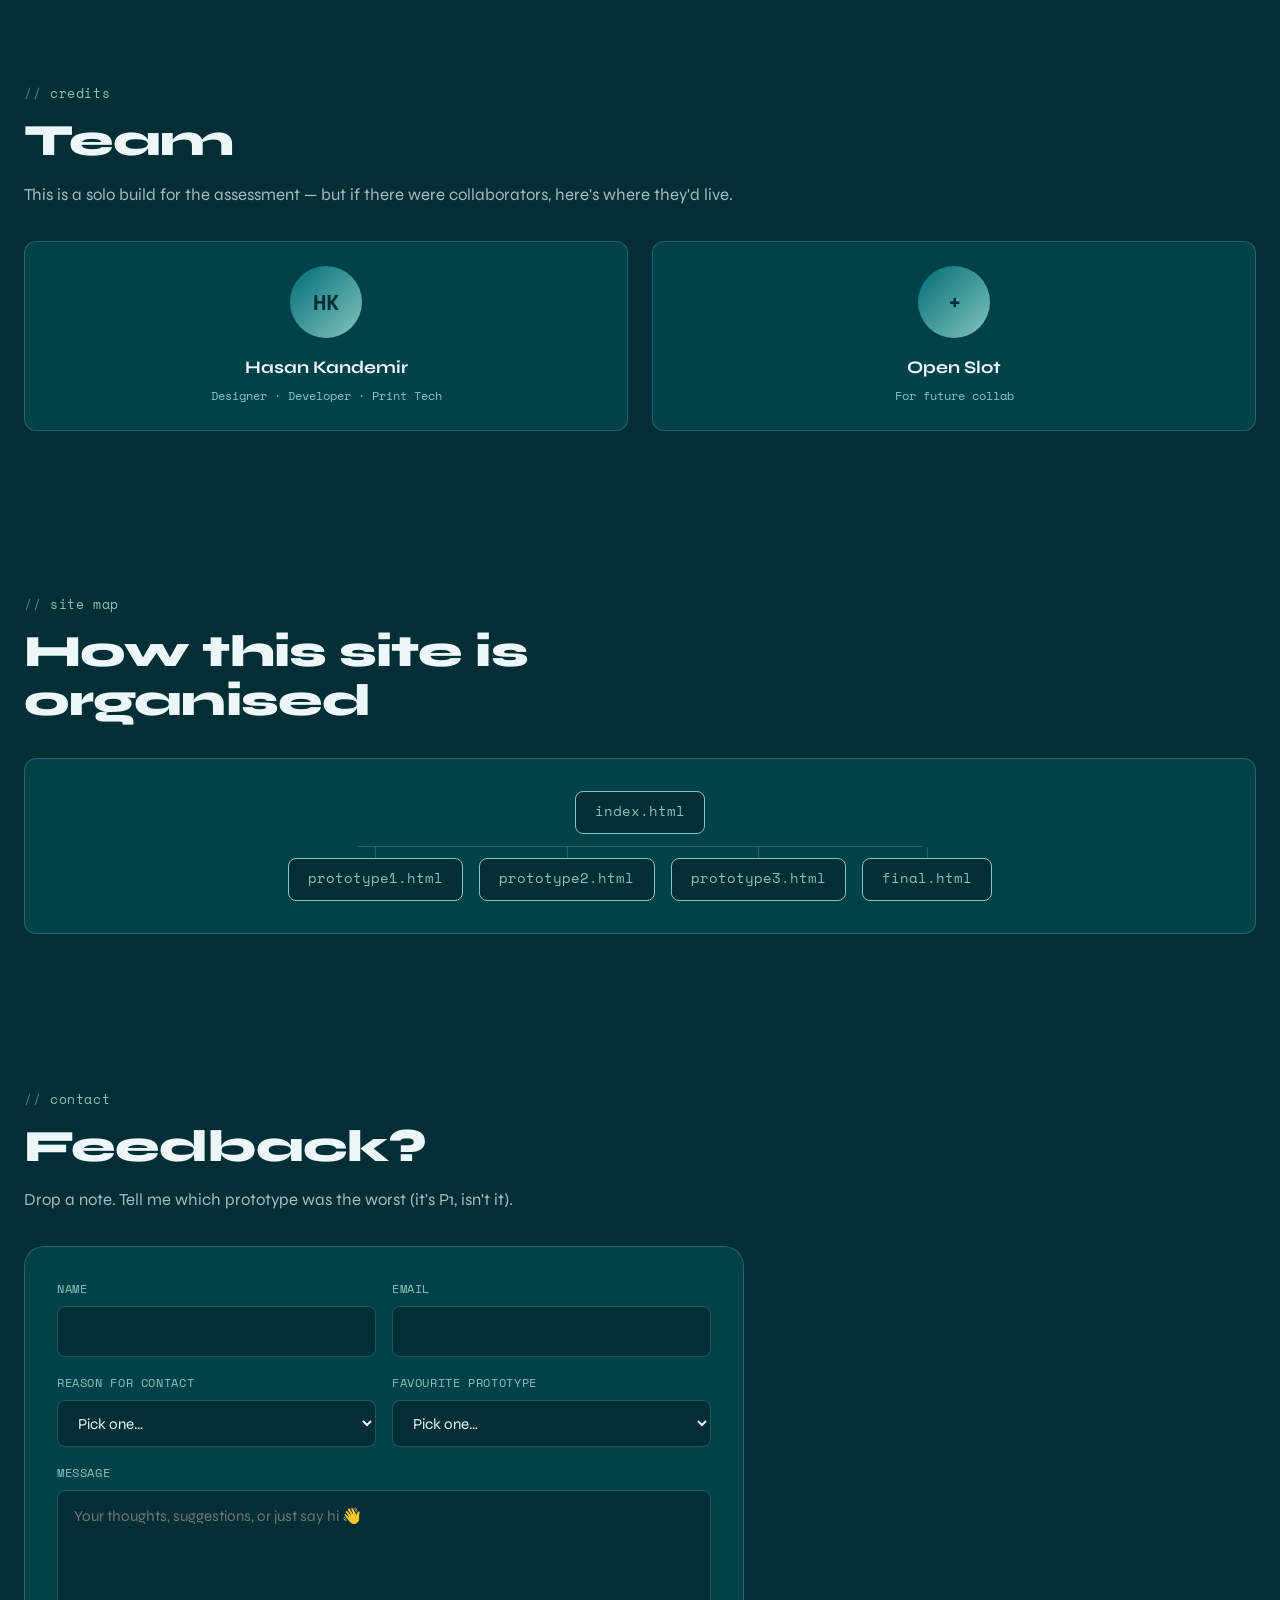
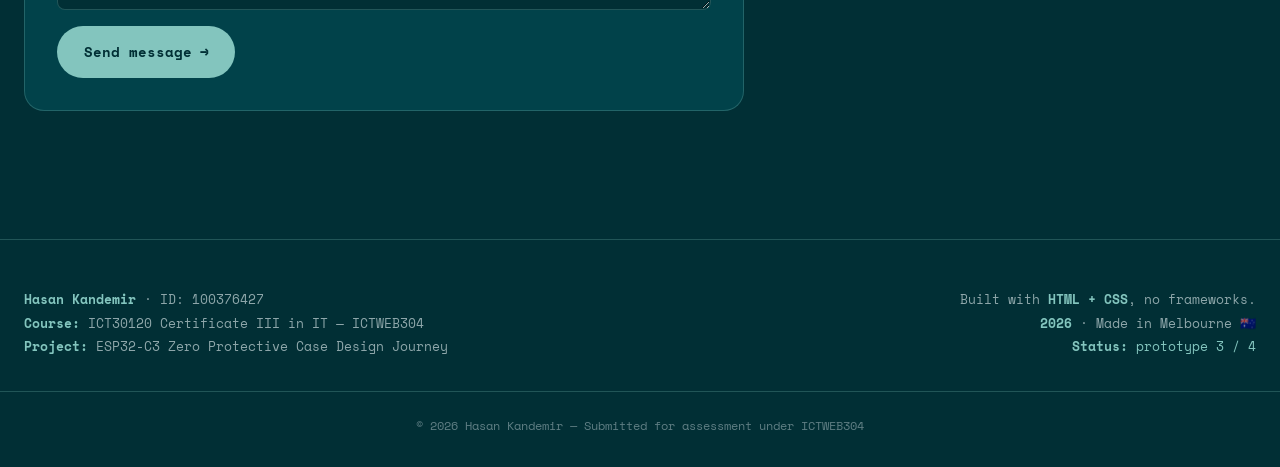
==== commit 2cba5ec1: "Add files via upload" ====
--- a/index.html
+++ b/index.html
@@ -1,242 +1,490 @@
 <!DOCTYPE html>
 <html lang="en">
 <head>
-  <meta charset="UTF-8" />
-  <meta name="viewport" content="width=device-width, initial-scale=1.0" />
-  <title>ESP32-C3 Zero Case — Hasan Kandemir</title>
-  <link rel="stylesheet" href="style.css" />
+<meta charset="UTF-8" />
+<meta name="viewport" content="width=device-width, initial-scale=1.0" />
+<meta name="description" content="ESP32-C3 Zero Protective Case — A 3D printing design journey by Hasan Kandemir, ICT30120 Cert III IT." />
+<meta name="author" content="Hasan Kandemir" />
+<meta name="theme-color" content="#012f35" />
+<title>ESP32-C3 Case Project // Hasan Kandemir</title>
+<link rel="preconnect" href="https://fonts.googleapis.com" />
+<link rel="preconnect" href="https://fonts.gstatic.com" crossorigin />
+<link rel="stylesheet" href="https://fonts.googleapis.com/css2?family=Syne:wght@400;500;700;800&family=Space+Mono:wght@400;700&display=swap" />
+<link rel="stylesheet" href="style.css" />
+<link rel="icon" href="data:image/svg+xml,%3Csvg xmlns='http://www.w3.org/2000/svg' viewBox='0 0 64 64'%3E%3Crect width='64' height='64' rx='12' fill='%23006d77'/%3E%3Ctext x='32' y='42' text-anchor='middle' font-family='monospace' font-weight='900' font-size='28' fill='%23012f35'%3EH%3C/text%3E%3C/svg%3E" />
 </head>
 <body>
 
-  <!-- NAV -->
-  <nav>
-    <a href="index.html" class="nav-logo">
-      <div class="nav-logo-icon">ESP<br>32</div>
-      <div class="nav-logo-text">Case Design<br>Journey</div>
+<div class="scroll-progress" id="scrollProgress" aria-hidden="true"></div>
+
+<!-- floating decorative shapes -->
+<div class="floating-shapes" aria-hidden="true">
+  <div class="shape"></div>
+  <div class="shape"></div>
+  <div class="shape"></div>
+  <div class="shape"></div>
+  <div class="shape"></div>
+</div>
+
+<!-- =================== NAVIGATION =================== -->
+<nav class="nav" aria-label="Primary">
+  <div class="nav-inner">
+    <a href="index.html" class="logo" aria-label="Home — Hasan Kandemir">
+      <span class="logo-mark" aria-hidden="true">H</span>
+      <span class="logo-text">
+        <span>kandemir.dev</span>
+        <small>esp32-c3 case project</small>
+      </span>
     </a>
-    <ul class="nav-links">
-      <li><a href="index.html" class="active">Home</a></li>
-      <li><a href="prototype1.html">Prototype 1</a></li>
-      <li><a href="prototype2.html">Prototype 2</a></li>
-      <li><a href="prototype3.html">Prototype 3</a></li>
-      <li><a href="final.html">Final Design</a></li>
-    </ul>
-  </nav>
-
-  <main class="page-wrap">
-
-    <!-- HERO -->
-    <div class="page-hero">
-      <span class="page-tag">ICTWEB304 — Assessment Task 3</span>
-      <h1>ESP32-C3 Zero<br><span>Protective Case</span></h1>
-      <p>A documented design journey through three prototype iterations of a 3D-printed protective case for the ESP32-C3 Zero microcontroller — from concept to classroom-ready solution.</p>
-      <div class="stat-row">
-        <div class="stat-pill"><span class="label">Student</span><span class="value">Hasan Kandemir</span></div>
-        <div class="stat-pill"><span class="label">ID</span><span class="value">100376427</span></div>
-        <div class="stat-pill"><span class="label">Prototypes</span><span class="value">3 + Final</span></div>
-        <div class="stat-pill"><span class="label">Material</span><span class="value">PLA Filament</span></div>
-      </div>
-    </div>
-
-    <!-- PROJECT OVERVIEW -->
-    <h2 class="section-title">Project Overview</h2>
-    <div class="desc-block">
-      <p>We are working on designing and 3D printing a protective case for the ESP32-C3 Zero microcontroller as part of our TAFE project. The case needs to fit the board correctly, protect it during classroom use, allow access to the USB-C port, pins and buttons, and include ventilation holes for airflow and cooling.</p>
-      <br>
-      <p>The main users of this product are IT students and teachers in a TAFE classroom and workshop environment. Students use the ESP32-C3 Zero during practical lessons where the board gets handled a lot, connected to computers via USB-C, and shared between team members. The case needs to be durable enough for everyday classroom use, allow easy access to the USB-C port, pins and buttons for programming and testing, and include ventilation so the board stays at a safe temperature.</p>
-      <br>
-      <p>Each team member created their own first prototype individually. We then came together as a team, compared what worked and what didn't, and used the best ideas from each design to guide the next iteration. This website documents Hasan Kandemir's individual design journey.</p>
-    </div>
-
-    <!-- SITE MAP -->
-    <h2 class="section-title">Site Map</h2>
-    <div class="sitemap" style="margin-bottom: 2.5rem;">
-      <div class="sitemap-home">🏠 Home (index.html)</div>
-      <div class="sitemap-line"></div>
-      <div class="sitemap-row" style="padding-top: 0;">
-        <div class="sitemap-branch">
-          <div class="sitemap-branch-line"></div>
-          <a href="prototype1.html" class="sitemap-node" style="text-decoration:none;">Prototype 1</a>
-        </div>
-        <div class="sitemap-branch">
-          <div class="sitemap-branch-line"></div>
-          <a href="prototype2.html" class="sitemap-node" style="text-decoration:none;">Prototype 2</a>
-        </div>
-        <div class="sitemap-branch">
-          <div class="sitemap-branch-line"></div>
-          <a href="prototype3.html" class="sitemap-node" style="text-decoration:none;">Prototype 3</a>
-        </div>
-        <div class="sitemap-branch">
-          <div class="sitemap-branch-line"></div>
-          <a href="final.html" class="sitemap-node" style="text-decoration:none;">Final Design</a>
-        </div>
-      </div>
-      <div style="margin-top:1rem; font-size:0.78rem; color:var(--text-muted); font-family:'Space Mono',monospace; text-align:center;">Navigation menu appears at the top of every page · All pages share the same consistent layout</div>
-    </div>
-
-    <!-- TEAM -->
-    <h2 class="section-title">Team Members</h2>
-    <div class="team-grid">
-      <div class="team-card">
-        <div class="name">Hasan Kandemir</div>
-        <div class="role">Team Coordinator</div>
-        <div class="responsibilities">Organises the team, assigns tasks, keeps everyone on track with deadlines and communicates between team members and the teacher.</div>
-      </div>
-      <div class="team-card">
-        <div class="name">Jeremy Price</div>
-        <div class="role">Prototype &amp; Testing Lead</div>
-        <div class="responsibilities">Oversees test printing of prototypes, checks fit and function, identifies problems and records testing results and feedback.</div>
-      </div>
-      <div class="team-card">
-        <div class="name">Ali Mustapha</div>
-        <div class="role">Design &amp; CAD Lead</div>
-        <div class="responsibilities">Creates and edits the 3D model using CAD software, ensures measurement and design accuracy, and prepares files for printing.</div>
-      </div>
-      <div class="team-card">
-        <div class="name">Laurence Barakat</div>
-        <div class="role">Research &amp; Documentation Lead</div>
-        <div class="responsibilities">Researches project information, records ideas and decisions, organises project documents, and helps prepare the final presentation.</div>
-      </div>
-    </div>
-
-    <!-- DESIGN COMPARISON TABLE -->
-    <h2 class="section-title">Design Comparison</h2>
-    <div class="comparison-table-wrap">
-      <table class="comparison-table">
+    <button class="nav-toggle" id="navToggle" aria-label="Toggle navigation" aria-expanded="false">
+      <svg viewBox="0 0 24 24" fill="none" stroke="currentColor" stroke-width="2"><path d="M3 6h18M3 12h18M3 18h18"/></svg>
+    </button>
+    <div class="nav-links" id="navLinks">
+      <a href="index.html" class="active">home</a>
+      <a href="prototype1.html">p1</a>
+      <a href="prototype2.html">p2</a>
+      <a href="prototype3.html">p3</a>
+      <a href="final.html">final</a>
+    </div>
+  </div>
+</nav>
+
+<main>
+
+<!-- =================== HERO =================== -->
+<section class="hero">
+  <div class="container">
+    <div class="hero-content">
+      <span class="hero-tag"><span class="dot"></span> Live // 4 prototypes documented</span>
+      <h1>Designing a <span class="gradient">protective case</span> for the ESP32-C3 Zero.</h1>
+      <p class="lede">
+        A documented iteration journey — from "wait, why won't it fit" to a working final prototype.
+        Three failed prints, one that nearly worked, lessons in tolerance, ventilation, and humility. 🛠️
+      </p>
+      <div class="hero-actions">
+        <a href="#prototypes" class="btn btn-primary">View prototypes <span class="arrow">→</span></a>
+        <a href="#comparison" class="btn btn-ghost">Comparison table</a>
+      </div>
+
+      <!-- Terminal personality block -->
+      <div class="terminal" style="margin-top: var(--s-4); max-width: 560px;">
+        <div class="terminal-bar">
+          <span class="dot-r"></span><span class="dot-r"></span><span class="dot-r"></span>
+          <span class="term-title">~/projects/esp32-case</span>
+        </div>
+        <div class="terminal-body">
+          <div class="term-prompt">cat status.txt</div>
+          <div class="term-output">Prototype 1 ........ <span style="color:var(--fail)">FAIL</span></div>
+          <div class="term-output">Prototype 2 ........ <span style="color:var(--fail)">FAIL</span></div>
+          <div class="term-output">Prototype 3 ........ <span style="color:var(--warn)">NEEDS IMPROVEMENT</span></div>
+          <div class="term-output">Final design ....... <span style="color:var(--accent-soft)">IN PROGRESS</span><span class="cursor-blink"></span></div>
+        </div>
+      </div>
+    </div>
+  </div>
+</section>
+
+<!-- =================== BENTO OVERVIEW =================== -->
+<section id="overview">
+  <div class="container">
+    <div class="section-head reveal">
+      <span class="section-eyebrow">overview</span>
+      <h2 class="section-title">The project at a glance</h2>
+      <p class="section-sub">Quick stats, the goal, the constraints, and how each iteration scored.</p>
+    </div>
+
+    <div class="bento">
+
+      <!-- Big stat — total prints -->
+      <div class="bento-item bento-span-2 reveal">
+        <div class="bento-eyebrow">Total prints</div>
+        <div class="bento-big-number">4</div>
+        <p>iterations across 8 days</p>
+      </div>
+
+      <!-- Cost -->
+      <div class="bento-item bento-span-2 reveal">
+        <div class="bento-eyebrow">Filament cost</div>
+        <div class="bento-big-number">$0.41</div>
+        <p>across all 3 failed prints</p>
+      </div>
+
+      <!-- Print time -->
+      <div class="bento-item bento-span-2 reveal">
+        <div class="bento-eyebrow">Total print time</div>
+        <div class="bento-big-number">61m</div>
+        <p>47 seconds, to be precise</p>
+      </div>
+
+      <!-- Goal -->
+      <div class="bento-item bento-span-3 reveal">
+        <div class="bento-eyebrow">The goal</div>
+        <h3>A snug-fit, vented, removable lid case</h3>
+        <p>For an ESP32-C3 Zero microcontroller — exposed pins, USB-C access, ventilation, drop protection. Classroom and workshop-ready.</p>
+        <a href="#prototypes" class="bento-link">See the iterations →</a>
+      </div>
+
+      <!-- Constraints -->
+      <div class="bento-item bento-span-3 reveal">
+        <div class="bento-eyebrow">Constraints</div>
+        <h3>Wall thickness vs. fitment vs. ventilation</h3>
+        <p>Three competing priorities — every iteration traded off one to improve another. The final design balances all three.</p>
+        <a href="prototype3.html" class="bento-link">P3 breakdown →</a>
+      </div>
+
+      <!-- Tools used -->
+      <div class="bento-item bento-span-3 reveal">
+        <div class="bento-eyebrow">Stack</div>
+        <h3>CAD → Slicer → Printer → Test</h3>
+        <p>Fusion 360 for the model. Slicer of choice for layer settings. FDM 3D printer. Real ESP32-C3 Zero board for fitment testing.</p>
+      </div>
+
+      <!-- Status -->
+      <div class="bento-item bento-span-3 reveal">
+        <div class="bento-eyebrow">Current status</div>
+        <h3>P3 works (almost). Final coming.</h3>
+        <p>The third prototype hits all key requirements but the lid recess needs depth tuning. Final design will fix that.</p>
+        <a href="final.html" class="bento-link">Final preview →</a>
+      </div>
+
+    </div>
+  </div>
+</section>
+
+<!-- =================== PROTOTYPES TIMELINE =================== -->
+<section id="prototypes">
+  <div class="container">
+    <div class="section-head reveal">
+      <span class="section-eyebrow">the journey</span>
+      <h2 class="section-title">Four prototypes, four lessons.</h2>
+      <p class="section-sub">Each iteration documented with date, print time, material cost, and what we learned.</p>
+    </div>
+
+    <div class="timeline">
+
+      <!-- P1 -->
+      <div class="tl-item reveal">
+        <span class="tl-dot" aria-hidden="true"></span>
+        <article class="tl-card">
+          <div class="tl-head">
+            <h3>Prototype 1 — The "Oh, that's how thin 1mm is" moment</h3>
+            <span class="badge badge-fail">Fail</span>
+          </div>
+          <p class="tl-meta">26 / 05 / 2026 · 12m 57s · 3.02g · $0.09</p>
+          <p>Wrong print orientation, walls too thin and snapped instantly. Board didn't fit. Pin slots too small. No ventilation. No lid. Beautiful disaster.</p>
+          <a href="prototype1.html" class="bento-link">Read full breakdown →</a>
+        </article>
+      </div>
+
+      <!-- P2 -->
+      <div class="tl-item reveal">
+        <span class="tl-dot" aria-hidden="true"></span>
+        <article class="tl-card">
+          <div class="tl-head">
+            <h3>Prototype 2 — Two-piece design, same-size mistake</h3>
+            <span class="badge badge-fail">Fail</span>
+          </div>
+          <p class="tl-meta">01 / 06 / 2026 · 20m 01s · 4.25g · $0.13</p>
+          <p>Introduced a two-piece design with a leg-and-hole lid system. Made the legs and holes the same size — they didn't snap, they just slid. Button holes in wrong position. Board still misaligned. No ventilation.</p>
+          <a href="prototype2.html" class="bento-link">Read full breakdown →</a>
+        </article>
+      </div>
+
+      <!-- P3 -->
+      <div class="tl-item reveal">
+        <span class="tl-dot" aria-hidden="true"></span>
+        <article class="tl-card">
+          <div class="tl-head">
+            <h3>Prototype 3 — It... almost works.</h3>
+            <span class="badge badge-warn">Needs Improvement</span>
+          </div>
+          <p class="tl-meta">02 / 06 / 2026 · 28m 49s · 6.19g · $0.19</p>
+          <p>Board fits correctly. Leg-and-hole lid system actually clips. Ventilation slots added. Pins accessible. One remaining issue: the lid's interior recess isn't deep enough — it can't close flush.</p>
+          <a href="prototype3.html" class="bento-link">Read full breakdown →</a>
+        </article>
+      </div>
+
+      <!-- Final -->
+      <div class="tl-item reveal">
+        <span class="tl-dot" aria-hidden="true"></span>
+        <article class="tl-card">
+          <div class="tl-head">
+            <h3>Final Design — Coming soon</h3>
+            <span class="badge badge-pending">In Progress</span>
+          </div>
+          <p class="tl-meta">// awaiting print</p>
+          <p>Lid recess depth tuned. Wall thickness verified. Ventilation pattern finalised. All previous lessons applied. Print scheduled.</p>
+          <a href="final.html" class="bento-link">View placeholder →</a>
+        </article>
+      </div>
+
+    </div>
+  </div>
+</section>
+
+<!-- =================== COMPARISON TABLE =================== -->
+<section id="comparison">
+  <div class="container">
+    <div class="section-head reveal">
+      <span class="section-eyebrow">side by side</span>
+      <h2 class="section-title">Comparison across all prototypes</h2>
+      <p class="section-sub">Required by ICTWEB304 — and genuinely useful for spotting the pattern.</p>
+    </div>
+
+    <div class="table-wrap reveal">
+      <table class="compare" aria-label="Prototype comparison">
         <thead>
           <tr>
-            <th>Criteria</th>
-            <th>Prototype 1</th>
-            <th>Prototype 2</th>
-            <th>Prototype 3</th>
-            <th>Final Design</th>
+            <th scope="col">Criterion</th>
+            <th scope="col">Prototype 1</th>
+            <th scope="col">Prototype 2</th>
+            <th scope="col">Prototype 3</th>
+            <th scope="col">Final</th>
           </tr>
         </thead>
         <tbody>
           <tr>
-            <td>Fit &amp; Size</td>
-            <td>Board did not fit — internal dimensions too small, printed in wrong orientation</td>
-            <td>Tight and misaligned fit — one side required sanding to insert board</td>
-            <td>Correct dimensions — board sits securely with comfortable clearance</td>
-            <td>Coming soon</td>
-          </tr>
-          <tr>
-            <td>Ventilation / Cooling</td>
-            <td>No ventilation holes included</td>
-            <td>No ventilation holes — identified as needed for Prototype 3</td>
-            <td>Ventilation slots added to sides of base — airflow achieved</td>
-            <td>Coming soon</td>
-          </tr>
-          <tr>
-            <td>Ease of Printing</td>
-            <td>Poor — printed in wrong orientation causing structural weakness</td>
-            <td>Moderate — printed correctly but lid system too complex</td>
-            <td>Good — correct orientation, cleaner geometry, printed successfully</td>
-            <td>Coming soon</td>
-          </tr>
-          <tr>
-            <td>Lid / Closure System</td>
-            <td>Single-piece design — no lid. Wall snapped off during removal</td>
-            <td>Leg-and-hole system — both parts same size, could not connect</td>
-            <td>Leg-and-hole system redesigned — fits smoothly without force</td>
-            <td>Coming soon</td>
-          </tr>
-          <tr>
-            <td>Port Access (USB-C)</td>
-            <td>Port opening present but case too small for board to sit correctly</td>
-            <td>USB-C port accessible from front — visible gap</td>
-            <td>USB-C port accessible through opening in base</td>
-            <td>Coming soon</td>
-          </tr>
-          <tr>
-            <td>Button Access</td>
-            <td>Pin slots too small — GPIO pins could not pass through</td>
-            <td>Button holes incorrectly positioned — chip could not sit properly</td>
-            <td>Buttons accessible — cutouts aligned correctly</td>
-            <td>Coming soon</td>
-          </tr>
-          <tr>
-            <td>Print Time</td>
+            <td>Board fit / sizing</td>
+            <td><span class="badge badge-fail">No</span></td>
+            <td><span class="badge badge-fail">No</span></td>
+            <td><span class="badge badge-pass">Yes</span></td>
+            <td><span class="badge badge-pending">TBD</span></td>
+          </tr>
+          <tr>
+            <td>Ventilation</td>
+            <td><span class="badge badge-fail">None</span></td>
+            <td><span class="badge badge-fail">None</span></td>
+            <td><span class="badge badge-pass">Slots added</span></td>
+            <td><span class="badge badge-pending">TBD</span></td>
+          </tr>
+          <tr>
+            <td>Ease of printing</td>
+            <td><span class="badge badge-warn">Fast / fragile</span></td>
+            <td><span class="badge badge-warn">Mid</span></td>
+            <td><span class="badge badge-pass">Solid</span></td>
+            <td><span class="badge badge-pending">TBD</span></td>
+          </tr>
+          <tr>
+            <td>Lid system</td>
+            <td>—</td>
+            <td><span class="badge badge-fail">Same-size legs/holes</span></td>
+            <td><span class="badge badge-warn">Clips but won't close flush</span></td>
+            <td><span class="badge badge-pending">TBD</span></td>
+          </tr>
+          <tr>
+            <td>Pin / USB-C access</td>
+            <td><span class="badge badge-fail">No</span></td>
+            <td><span class="badge badge-fail">Wrong position</span></td>
+            <td><span class="badge badge-pass">Accessible</span></td>
+            <td><span class="badge badge-pending">TBD</span></td>
+          </tr>
+          <tr>
+            <td>Print time</td>
             <td>12m 57s</td>
             <td>20m 01s</td>
             <td>28m 49s</td>
-            <td>Coming soon</td>
-          </tr>
-          <tr>
-            <td>Material Used</td>
-            <td>3.02g</td>
-            <td>4.25g</td>
-            <td>6.19g</td>
-            <td>Coming soon</td>
-          </tr>
-          <tr>
-            <td>Estimated Cost</td>
+            <td>TBD</td>
+          </tr>
+          <tr>
+            <td>Filament cost</td>
             <td>$0.09</td>
             <td>$0.13</td>
             <td>$0.19</td>
-            <td>Coming soon</td>
-          </tr>
-          <tr>
-            <td>Test Result</td>
-            <td><span class="result-badge fail">✗ Fail</span></td>
-            <td><span class="result-badge fail">✗ Fail</span></td>
-            <td><span class="result-badge warn">⚠ Needs Improvement</span></td>
-            <td><span class="result-badge pass">✓ Coming Soon</span></td>
+            <td>TBD</td>
+          </tr>
+          <tr>
+            <td>Result</td>
+            <td><span class="badge badge-fail">Fail</span></td>
+            <td><span class="badge badge-fail">Fail</span></td>
+            <td><span class="badge badge-warn">Needs improvement</span></td>
+            <td><span class="badge badge-pending">In progress</span></td>
           </tr>
         </tbody>
       </table>
     </div>
-
-    <!-- CONTACT / FEEDBACK FORM -->
-    <h2 class="section-title">Feedback &amp; Enquiry</h2>
-    <div class="form-wrap">
-      <p style="font-size:0.9rem; color:var(--text-muted); margin-bottom:1.5rem;">Have feedback on the design or the website? Use the form below to get in touch.</p>
-      <form action="https://formspree.io/f/h.kandemir@hotmail.com.au" method="POST" onsubmit="handleSubmit(event)">
-        <input type="hidden" name="_subject" value="ESP32 Case Website Feedback" />
-        <input type="hidden" name="_replyto" value="h.kandemir@hotmail.com.au" />
-        <div class="form-grid">
-          <div class="form-field">
-            <label for="name">Full Name</label>
-            <input type="text" id="name" name="name" placeholder="Your name" required />
-          </div>
-          <div class="form-field">
-            <label for="email">Email Address</label>
-            <input type="email" id="email" name="email" placeholder="your@email.com" required />
-          </div>
-          <div class="form-field full">
-            <label for="reason">Reason for Enquiry</label>
-            <textarea id="reason" name="reason" placeholder="Describe your feedback or question..." required></textarea>
-          </div>
-          <div class="form-field full">
-            <label for="preference">Preferred Prototype</label>
-            <select id="preference" name="preference" required>
-              <option value="" disabled selected>Select a prototype...</option>
-              <option value="prototype1">Prototype 1</option>
-              <option value="prototype2">Prototype 2</option>
-              <option value="prototype3">Prototype 3</option>
-              <option value="final">Final Design</option>
-              <option value="overall">Overall Project</option>
-            </select>
-          </div>
-        </div>
-        <button type="submit" class="btn-submit">Submit Feedback</button>
+  </div>
+</section>
+
+<!-- =================== TEAM =================== -->
+<section id="team">
+  <div class="container">
+    <div class="section-head reveal">
+      <span class="section-eyebrow">credits</span>
+      <h2 class="section-title">Team</h2>
+      <p class="section-sub">This is a solo build for the assessment — but if there were collaborators, here's where they'd live.</p>
+    </div>
+
+    <div class="team reveal">
+      <div class="team-card">
+        <div class="team-avatar" aria-hidden="true">HK</div>
+        <h4>Hasan Kandemir</h4>
+        <p class="role">Designer · Developer · Print Tech</p>
+      </div>
+      <div class="team-card">
+        <div class="team-avatar" aria-hidden="true">+</div>
+        <h4>Open Slot</h4>
+        <p class="role">For future collab</p>
+      </div>
+    </div>
+  </div>
+</section>
+
+<!-- =================== SITEMAP =================== -->
+<section id="sitemap">
+  <div class="container">
+    <div class="section-head reveal">
+      <span class="section-eyebrow">site map</span>
+      <h2 class="section-title">How this site is organised</h2>
+    </div>
+
+    <div class="sitemap reveal">
+      <div class="sitemap-node">index.html</div>
+      <div class="sitemap-children">
+        <div class="sitemap-node">prototype1.html</div>
+        <div class="sitemap-node">prototype2.html</div>
+        <div class="sitemap-node">prototype3.html</div>
+        <div class="sitemap-node">final.html</div>
+      </div>
+    </div>
+  </div>
+</section>
+
+<!-- =================== FEEDBACK FORM =================== -->
+<section id="feedback">
+  <div class="container">
+    <div class="section-head reveal">
+      <span class="section-eyebrow">contact</span>
+      <h2 class="section-title">Feedback?</h2>
+      <p class="section-sub">Drop a note. Tell me which prototype was the worst (it's P1, isn't it).</p>
+    </div>
+
+    <div class="form-wrap reveal">
+      <!-- Replace YOUR_FORM_ID with your Formspree endpoint -->
+      <form action="https://formspree.io/f/YOUR_FORM_ID" method="POST" class="form-grid">
+        <div class="field">
+          <label for="name">Name</label>
+          <input id="name" name="name" type="text" required autocomplete="name" />
+        </div>
+        <div class="field">
+          <label for="email">Email</label>
+          <input id="email" name="email" type="email" required autocomplete="email" />
+        </div>
+        <div class="field">
+          <label for="reason">Reason for contact</label>
+          <select id="reason" name="reason" required>
+            <option value="">Pick one…</option>
+            <option>General feedback</option>
+            <option>Question about the design</option>
+            <option>Suggestion / improvement idea</option>
+            <option>Collaboration interest</option>
+          </select>
+        </div>
+        <div class="field">
+          <label for="favourite">Favourite prototype</label>
+          <select id="favourite" name="favourite" required>
+            <option value="">Pick one…</option>
+            <option>Prototype 1 (the brave little disaster)</option>
+            <option>Prototype 2 (the same-size mistake)</option>
+            <option>Prototype 3 (the almost-there)</option>
+            <option>Final (coming soon)</option>
+          </select>
+        </div>
+        <div class="field full">
+          <label for="message">Message</label>
+          <textarea id="message" name="message" required placeholder="Your thoughts, suggestions, or just say hi 👋"></textarea>
+        </div>
+        <div class="full">
+          <button type="submit" class="btn btn-primary">Send message <span class="arrow">→</span></button>
+        </div>
       </form>
-      <div id="form-success" style="display:none; margin-top:1rem; color:var(--pass); font-family:'Space Mono',monospace; font-size:0.85rem;">✓ Thanks for your feedback! We'll be in touch.</div>
-    </div>
-
-  </main>
-
-  <footer>
-    100376427 · Hasan Kandemir · ESP32-C3 Zero Protective Case · ICT30120 Certificate III in Information Technology
-  </footer>
-
-  <script>
-    function handleSubmit(e) {
-      e.preventDefault();
-      document.getElementById('form-success').style.display = 'block';
-      e.target.reset();
+    </div>
+  </div>
+</section>
+
+</main>
+
+<!-- =================== FOOTER =================== -->
+<footer class="footer">
+  <div class="footer-inner">
+    <div class="footer-meta">
+      <strong>Hasan Kandemir</strong> · ID: 100376427<br />
+      <strong>Course:</strong> ICT30120 Certificate III in IT — ICTWEB304<br />
+      <strong>Project:</strong> ESP32-C3 Zero Protective Case Design Journey
+    </div>
+    <div class="footer-meta" style="text-align: right;">
+      Built with <strong>HTML + CSS</strong>, no frameworks.<br />
+      <strong>2026</strong> · Made in Melbourne 🇦🇺<br />
+      <strong>Status:</strong> <span style="color:var(--accent-soft)">prototype 3 / 4</span>
+    </div>
+  </div>
+  <div class="footer-bottom">
+    © 2026 Hasan Kandemir — Submitted for assessment under ICTWEB304
+  </div>
+</footer>
+
+<!-- Lightbox -->
+<div class="lightbox" id="lightbox" role="dialog" aria-label="Image preview">
+  <button class="lightbox-close" id="lightboxClose" aria-label="Close preview">×</button>
+  <img id="lightboxImg" src="" alt="" />
+</div>
+
+<script>
+// ====== Mobile nav toggle ======
+const navToggle = document.getElementById('navToggle');
+const navLinks = document.getElementById('navLinks');
+navToggle.addEventListener('click', () => {
+  const open = navLinks.classList.toggle('open');
+  navToggle.setAttribute('aria-expanded', open);
+});
+
+// ====== Scroll progress bar ======
+const progress = document.getElementById('scrollProgress');
+window.addEventListener('scroll', () => {
+  const h = document.documentElement.scrollHeight - window.innerHeight;
+  const p = window.scrollY / h;
+  progress.style.transform = `scaleX(${p})`;
+}, { passive: true });
+
+// ====== Scroll reveal (IntersectionObserver) ======
+const reveals = document.querySelectorAll('.reveal');
+const io = new IntersectionObserver((entries) => {
+  entries.forEach(e => {
+    if (e.isIntersecting) {
+      e.target.classList.add('visible');
+      io.unobserve(e.target);
     }
-  </script>
-
-</body>
+  });
+}, { threshold: 0.1, rootMargin: '0px 0px -50px 0px' });
+reveals.forEach(r => io.observe(r));
+
+// ====== Bento mouse-follow glow ======
+document.querySelectorAll('.bento-item').forEach(item => {
+  item.addEventListener('mousemove', (e) => {
+    const rect = item.getBoundingClientRect();
+    const x = ((e.clientX - rect.left) / rect.width) * 100;
+    const y = ((e.clientY - rect.top) / rect.height) * 100;
+    item.style.setProperty('--mx', `${x}%`);
+    item.style.setProperty('--my', `${y}%`);
+  });
+});
+
+// ====== Lightbox ======
+const lightbox = document.getElementById('lightbox');
+const lightboxImg = document.getElementById('lightboxImg');
+const lightboxClose = document.getElementById('lightboxClose');
+document.querySelectorAll('.photo-item img').forEach(img => {
+  img.addEventListener('click', () => {
+    lightboxImg.src = img.src;
+    lightboxImg.alt = img.alt;
+    lightbox.classList.add('open');
+  });
+});
+function closeLightbox() { lightbox.classList.remove('open'); }
+lightbox.addEventListener('click', closeLightbox);
+lightboxClose.addEventListener('click', closeLightbox);
+document.addEventListener('keydown', (e) => { if (e.key === 'Escape') closeLightbox(); });
+</script>
+
+<script defer src="https://static.cloudflareinsights.com/beacon.min.js/v833ccba57c9e4d2798f2e76cebdd09a11778172276447" integrity="sha512-57MDmcccJXYtNnH+ZiBwzC4jb2rvgVCEokYN+L/nLlmO8rfYT/gIpW2A569iJ/3b+0UEasghjuZH/ma3wIs/EQ==" data-cf-beacon='{"version":"2024.11.0","token":"1954b47c125f43f8b4338b3c4f804e4f","server_timing":{"name":{"cfCacheStatus":true,"cfEdge":true,"cfExtPri":true,"cfL4":true,"cfOrigin":true,"cfSpeedBrain":true},"location_startswith":null}}' crossorigin="anonymous"></script>
+<script>(function(){function c(){var b=a.contentDocument||a.contentWindow.document;if(b){var d=b.createElement('script');d.innerHTML="window.__CF$cv$params={r:'a07a9cde6b25c548',t:'MTc4MDc4MjQxNw=='};var a=document.createElement('script');a.src='/cdn-cgi/challenge-platform/scripts/jsd/main.js';document.getElementsByTagName('head')[0].appendChild(a);";b.getElementsByTagName('head')[0].appendChild(d)}}if(document.body){var a=document.createElement('iframe');a.height=1;a.width=1;a.style.position='absolute';a.style.top=0;a.style.left=0;a.style.border='none';a.style.visibility='hidden';document.body.appendChild(a);if('loading'!==document.readyState)c();else if(window.addEventListener)document.addEventListener('DOMContentLoaded',c);else{var e=document.onreadystatechange||function(){};document.onreadystatechange=function(b){e(b);'loading'!==document.readyState&&(document.onreadystatechange=e,c())}}}})();</script></body>
 </html>
--- a/style.css
+++ b/style.css
@@ -1,637 +1,1006 @@
-@import url('https://fonts.googleapis.com/css2?family=Space+Mono:wght@400;700&family=Syne:wght@400;600;700;800&display=swap');
-
-/* ── CSS Variables ── */
-:root {
-  --navy: #012f35;
-  --navy-mid: #01424a;
-  --navy-light: #025561;
-  --orange: #006d77;
-  --orange-dim: #005a63;
-  --orange-glow: rgba(0, 109, 119, 0.2);
-  --accent: #83c5be;
-  --accent-light: #edf6f9;
-  --text: #edf6f9;
-  --text-muted: #83c5be;
-  --border: rgba(131, 197, 190, 0.25);
-  --pass: #3fb950;
-  --fail: #f85149;
-  --warn: #d29922;
-}
-
-/* ── Reset ── */
+/* ==========================================================================
+   ESP32-C3 Zero Protective Case — Design Journey
+   Author: Hasan Kandemir (100376427) — ICTWEB304
+   Stylesheet: style.css
+   ========================================================================== */
+
+/* ====== 1. CSS RESET & TOKENS ============================================ */
 *, *::before, *::after { box-sizing: border-box; margin: 0; padding: 0; }
-
-html { scroll-behavior: smooth; }
-
+html { scroll-behavior: smooth; -webkit-text-size-adjust: 100%; }
 body {
-  font-family: 'Syne', sans-serif;
-  background-color: var(--navy);
+  font-family: 'Syne', system-ui, sans-serif;
+  background: var(--bg);
   color: var(--text);
+  line-height: 1.6;
   min-height: 100vh;
   overflow-x: hidden;
-  font-size: 18px;
-  line-height: 1.8;
-}
-
-/* ── Background grid texture ── */
+  text-rendering: optimizeLegibility;
+}
+img, svg { max-width: 100%; display: block; height: auto; }
+button, input, select, textarea { font: inherit; color: inherit; }
+a { color: inherit; text-decoration: none; }
+ul, ol { list-style: none; }
+
+:root {
+  /* Ocean Breeze palette */
+  --bg: #012f35;
+  --bg-mid: #01424a;
+  --accent: #006d77;
+  --accent-soft: #83c5be;
+  --text: #edf6f9;
+  --border: rgba(131, 197, 190, 0.25);
+
+  /* Status colours */
+  --pass: #4ade80;
+  --warn: #fbbf24;
+  --fail: #f87171;
+
+  /* Typography */
+  --mono: 'Space Mono', ui-monospace, 'SF Mono', Menlo, monospace;
+  --sans: 'Syne', system-ui, -apple-system, sans-serif;
+
+  /* Spacing scale */
+  --s-1: 0.5rem;
+  --s-2: 1rem;
+  --s-3: 1.5rem;
+  --s-4: 2rem;
+  --s-5: 3rem;
+  --s-6: 4rem;
+  --s-7: 6rem;
+
+  /* Effects */
+  --radius: 12px;
+  --radius-lg: 20px;
+  --shadow: 0 10px 30px -10px rgba(0, 0, 0, 0.4);
+  --shadow-glow: 0 0 40px rgba(131, 197, 190, 0.15);
+  --ease: cubic-bezier(0.22, 1, 0.36, 1);
+}
+
+/* ====== 2. BACKGROUND TEXTURE ============================================ */
 body::before {
   content: '';
   position: fixed;
   inset: 0;
   background-image:
-    linear-gradient(rgba(131,197,190,0.04) 1px, transparent 1px),
-    linear-gradient(90deg, rgba(131,197,190,0.04) 1px, transparent 1px);
+    linear-gradient(rgba(131, 197, 190, 0.04) 1px, transparent 1px),
+    linear-gradient(90deg, rgba(131, 197, 190, 0.04) 1px, transparent 1px);
   background-size: 40px 40px;
   pointer-events: none;
   z-index: 0;
-}
-
-/* ── Nav ── */
-nav {
+  mask-image: radial-gradient(ellipse at center, black 30%, transparent 80%);
+}
+
+body::after {
+  content: '';
+  position: fixed;
+  inset: 0;
+  background: radial-gradient(circle at 20% 30%, rgba(0, 109, 119, 0.15) 0%, transparent 50%),
+              radial-gradient(circle at 80% 70%, rgba(131, 197, 190, 0.08) 0%, transparent 50%);
+  pointer-events: none;
+  z-index: 0;
+}
+
+/* Floating shapes (3D-printed-piece vibe) */
+.floating-shapes {
+  position: fixed;
+  inset: 0;
+  pointer-events: none;
+  z-index: 1;
+  overflow: hidden;
+}
+.shape {
+  position: absolute;
+  border: 1px solid var(--border);
+  background: rgba(1, 66, 74, 0.3);
+  backdrop-filter: blur(2px);
+  border-radius: 4px;
+  animation: drift 25s ease-in-out infinite;
+  opacity: 0.4;
+}
+.shape:nth-child(1) { width: 60px; height: 60px; top: 15%; left: 5%; animation-delay: 0s; }
+.shape:nth-child(2) { width: 40px; height: 40px; top: 70%; left: 90%; animation-delay: -5s; transform: rotate(45deg); }
+.shape:nth-child(3) { width: 80px; height: 80px; top: 50%; left: 95%; animation-delay: -10s; border-radius: 50%; }
+.shape:nth-child(4) { width: 30px; height: 30px; top: 85%; left: 10%; animation-delay: -15s; transform: rotate(45deg); }
+.shape:nth-child(5) { width: 50px; height: 50px; top: 25%; left: 80%; animation-delay: -20s; }
+
+@keyframes drift {
+  0%, 100% { transform: translate(0, 0) rotate(0deg); }
+  25% { transform: translate(30px, -20px) rotate(90deg); }
+  50% { transform: translate(-20px, 30px) rotate(180deg); }
+  75% { transform: translate(20px, 20px) rotate(270deg); }
+}
+
+/* ====== 3. NAVIGATION ==================================================== */
+.nav {
   position: sticky;
   top: 0;
   z-index: 100;
-  background: rgba(13, 17, 23, 0.92);
-  backdrop-filter: blur(12px);
+  backdrop-filter: blur(20px) saturate(180%);
+  background: rgba(1, 47, 53, 0.75);
   border-bottom: 1px solid var(--border);
-  padding: 0 2rem;
+}
+.nav-inner {
+  max-width: 1280px;
+  margin: 0 auto;
+  padding: var(--s-2) var(--s-3);
   display: flex;
   align-items: center;
   justify-content: space-between;
-  height: 64px;
-}
-
-.nav-logo {
-  display: flex;
-  align-items: center;
-  gap: 10px;
-  text-decoration: none;
-}
-
-.nav-logo-icon {
+  gap: var(--s-3);
+}
+.logo {
+  display: flex;
+  align-items: center;
+  gap: var(--s-2);
+  font-family: var(--mono);
+  font-size: 0.95rem;
+  font-weight: 700;
+  letter-spacing: 0.02em;
+  color: var(--text);
+  transition: opacity 0.2s var(--ease);
+}
+.logo:hover { opacity: 0.8; }
+.logo-mark {
   width: 36px;
   height: 36px;
-  background: var(--orange);
-  border-radius: 6px;
-  display: flex;
-  align-items: center;
-  justify-content: center;
-  font-family: 'Space Mono', monospace;
+  border-radius: 8px;
+  background: linear-gradient(135deg, var(--accent) 0%, var(--accent-soft) 100%);
+  display: grid;
+  place-items: center;
+  color: var(--bg);
+  font-weight: 900;
+  font-size: 1.1rem;
+  position: relative;
+  overflow: hidden;
+}
+.logo-mark::before {
+  content: '';
+  position: absolute;
+  inset: 0;
+  background: linear-gradient(135deg, transparent 40%, rgba(255, 255, 255, 0.2) 50%, transparent 60%);
+  animation: shine 4s linear infinite;
+}
+@keyframes shine { 0% { transform: translateX(-100%); } 100% { transform: translateX(100%); } }
+.logo-text { display: flex; flex-direction: column; line-height: 1.1; }
+.logo-text small { color: var(--accent-soft); font-size: 0.7rem; font-weight: 400; }
+
+.nav-links {
+  display: flex;
+  align-items: center;
+  gap: var(--s-1);
+  font-family: var(--mono);
+  font-size: 0.85rem;
+}
+.nav-links a {
+  padding: 0.5rem 0.85rem;
+  border-radius: 8px;
+  position: relative;
+  transition: color 0.2s var(--ease), background 0.2s var(--ease);
+}
+.nav-links a:hover { color: var(--accent-soft); background: rgba(131, 197, 190, 0.08); }
+.nav-links a.active {
+  color: var(--accent-soft);
+  background: rgba(131, 197, 190, 0.12);
+}
+.nav-links a.active::before {
+  content: '> ';
+  color: var(--accent-soft);
+}
+
+/* Mobile nav */
+.nav-toggle {
+  display: none;
+  background: none;
+  border: 1px solid var(--border);
+  border-radius: 8px;
+  padding: 0.5rem;
+  cursor: pointer;
+  color: var(--text);
+}
+.nav-toggle svg { width: 24px; height: 24px; }
+
+@media (max-width: 820px) {
+  .nav-toggle { display: block; }
+  .nav-links {
+    position: absolute;
+    top: 100%;
+    right: var(--s-3);
+    flex-direction: column;
+    align-items: stretch;
+    background: var(--bg-mid);
+    border: 1px solid var(--border);
+    border-radius: var(--radius);
+    padding: var(--s-2);
+    min-width: 220px;
+    box-shadow: var(--shadow);
+    transform-origin: top right;
+    transform: scale(0.95);
+    opacity: 0;
+    pointer-events: none;
+    transition: all 0.2s var(--ease);
+  }
+  .nav-links.open { transform: scale(1); opacity: 1; pointer-events: auto; }
+}
+
+/* ====== 4. LAYOUT ======================================================== */
+.container { max-width: 1280px; margin: 0 auto; padding: 0 var(--s-3); position: relative; z-index: 2; }
+main { position: relative; z-index: 2; }
+section { padding: var(--s-6) 0; }
+.section-tight { padding: var(--s-5) 0; }
+
+/* ====== 5. HERO ========================================================== */
+.hero {
+  min-height: 78vh;
+  display: flex;
+  align-items: center;
+  padding: var(--s-7) 0 var(--s-6);
+  position: relative;
+}
+.hero-content { max-width: 880px; }
+.hero-tag {
+  display: inline-flex;
+  align-items: center;
+  gap: var(--s-1);
+  padding: 0.4rem 0.9rem;
+  background: rgba(131, 197, 190, 0.1);
+  border: 1px solid var(--border);
+  border-radius: 100px;
+  font-family: var(--mono);
+  font-size: 0.75rem;
+  color: var(--accent-soft);
+  margin-bottom: var(--s-3);
+  animation: fadeUp 0.6s var(--ease) backwards;
+  animation-delay: 0.1s;
+}
+.hero-tag .dot {
+  width: 6px; height: 6px; border-radius: 50%;
+  background: var(--pass);
+  animation: pulse 2s infinite;
+}
+@keyframes pulse { 0%, 100% { opacity: 1; } 50% { opacity: 0.3; } }
+
+.hero h1 {
+  font-size: clamp(2.5rem, 6.5vw, 5.5rem);
+  font-weight: 800;
+  line-height: 1.02;
+  letter-spacing: -0.03em;
+  margin-bottom: var(--s-3);
+  animation: fadeUp 0.7s var(--ease) backwards;
+  animation-delay: 0.2s;
+}
+.hero h1 .gradient {
+  background: linear-gradient(120deg, var(--accent-soft) 0%, #ffffff 50%, var(--accent-soft) 100%);
+  -webkit-background-clip: text;
+  background-clip: text;
+  -webkit-text-fill-color: transparent;
+  background-size: 200% auto;
+  animation: gradient-flow 6s linear infinite;
+}
+@keyframes gradient-flow { to { background-position: 200% center; } }
+
+.hero p.lede {
+  font-size: clamp(1.05rem, 1.6vw, 1.3rem);
+  color: rgba(237, 246, 249, 0.75);
+  max-width: 640px;
+  margin-bottom: var(--s-4);
+  animation: fadeUp 0.7s var(--ease) backwards;
+  animation-delay: 0.3s;
+}
+
+@keyframes fadeUp {
+  from { opacity: 0; transform: translateY(20px); }
+  to { opacity: 1; transform: translateY(0); }
+}
+
+.hero-actions {
+  display: flex;
+  gap: var(--s-2);
+  flex-wrap: wrap;
+  animation: fadeUp 0.7s var(--ease) backwards;
+  animation-delay: 0.4s;
+}
+
+/* ====== 6. BUTTONS ======================================================= */
+.btn {
+  display: inline-flex;
+  align-items: center;
+  gap: 0.5rem;
+  padding: 0.85rem 1.6rem;
+  border-radius: 100px;
+  font-family: var(--mono);
+  font-size: 0.9rem;
+  font-weight: 700;
+  cursor: pointer;
+  transition: all 0.25s var(--ease);
+  border: 1px solid transparent;
+  white-space: nowrap;
+  position: relative;
+  overflow: hidden;
+}
+.btn-primary {
+  background: var(--accent-soft);
+  color: var(--bg);
+}
+.btn-primary:hover {
+  background: #fff;
+  transform: translateY(-2px);
+  box-shadow: 0 12px 30px -10px rgba(131, 197, 190, 0.5);
+}
+.btn-ghost {
+  border-color: var(--border);
+  color: var(--text);
+  background: transparent;
+}
+.btn-ghost:hover {
+  background: rgba(131, 197, 190, 0.08);
+  border-color: var(--accent-soft);
+  transform: translateY(-2px);
+}
+.btn .arrow { transition: transform 0.25s var(--ease); }
+.btn:hover .arrow { transform: translateX(3px); }
+
+/* ====== 7. STAT PILLS ==================================================== */
+.stat-pills {
+  display: flex;
+  gap: var(--s-2);
+  flex-wrap: wrap;
+  margin-bottom: var(--s-3);
+}
+.stat-pill {
+  display: flex;
+  align-items: center;
+  gap: var(--s-2);
+  background: rgba(1, 66, 74, 0.6);
+  border: 1px solid var(--border);
+  padding: 0.75rem 1.1rem;
+  border-radius: 100px;
+  font-family: var(--mono);
+  font-size: 0.85rem;
+  backdrop-filter: blur(10px);
+}
+.stat-pill .label {
+  color: var(--accent-soft);
   font-size: 0.7rem;
-  font-weight: 700;
-  color: var(--accent-light);
-  letter-spacing: -1px;
-  flex-shrink: 0;
-}
-
-.nav-logo-text {
-  font-size: 0.85rem;
-  font-weight: 700;
-  color: var(--text);
-  letter-spacing: 0.05em;
   text-transform: uppercase;
-  line-height: 1.2;
-}
-
-.nav-links {
-  display: flex;
-  gap: 0.25rem;
-  list-style: none;
-}
-
-.nav-links a {
-  display: block;
+  letter-spacing: 0.08em;
+}
+.stat-pill .value { color: var(--text); font-weight: 700; }
+
+/* Result badge */
+.badge {
+  display: inline-flex;
+  align-items: center;
+  gap: 0.4rem;
   padding: 0.4rem 0.9rem;
-  color: var(--text-muted);
-  text-decoration: none;
-  font-size: 0.82rem;
-  font-weight: 600;
-  letter-spacing: 0.04em;
-  text-transform: uppercase;
-  border-radius: 6px;
-  transition: color 0.2s, background 0.2s;
-}
-
-.nav-links a:hover,
-.nav-links a.active {
-  color: var(--orange);
-  background: var(--orange-glow);
-}
-
-/* ── Page wrapper ── */
-.page-wrap {
-  position: relative;
-  z-index: 1;
-  max-width: 1100px;
-  margin: 0 auto;
-  padding: 3rem 2rem 5rem;
-}
-
-/* ── Hero / Page header ── */
-.page-hero {
-  margin-bottom: 3.5rem;
-  padding-bottom: 2rem;
-  border-bottom: 1px solid var(--border);
-}
-
-.page-tag {
-  display: inline-block;
-  font-family: 'Space Mono', monospace;
-  font-size: 0.7rem;
-  letter-spacing: 0.12em;
-  text-transform: uppercase;
-  color: var(--orange);
-  background: var(--orange-glow);
-  border: 1px solid var(--border);
-  border-radius: 4px;
-  padding: 0.25rem 0.75rem;
-  margin-bottom: 1rem;
-}
-
-.page-hero h1 {
-  font-size: clamp(2rem, 5vw, 3.5rem);
-  font-weight: 800;
-  line-height: 1.05;
-  letter-spacing: -0.02em;
-  color: var(--text);
-  margin-bottom: 1rem;
-}
-
-.page-hero h1 span { color: var(--orange); }
-
-.page-hero p {
-  font-size: 1.05rem;
-  color: var(--text-muted);
-  max-width: 620px;
-  line-height: 1.7;
-}
-
-/* ── Stat pills ── */
-.stat-row {
-  display: flex;
-  flex-wrap: wrap;
-  gap: 0.75rem;
-  margin-top: 1.5rem;
-}
-
-.stat-pill {
-  display: flex;
-  align-items: center;
-  gap: 0.5rem;
-  background: var(--navy-light);
-  border: 1px solid var(--border);
-  border-radius: 8px;
-  padding: 0.5rem 1rem;
-  font-family: 'Space Mono', monospace;
-  font-size: 0.78rem;
-}
-
-.stat-pill .label { color: var(--text-muted); }
-.stat-pill .value { color: var(--orange); font-weight: 700; }
-
-/* ── Result badge ── */
-.result-badge {
-  display: inline-flex;
-  align-items: center;
-  gap: 0.4rem;
-  padding: 0.35rem 0.9rem;
-  border-radius: 20px;
-  font-family: 'Space Mono', monospace;
+  border-radius: 100px;
+  font-family: var(--mono);
   font-size: 0.75rem;
   font-weight: 700;
+  text-transform: uppercase;
+  letter-spacing: 0.05em;
+}
+.badge-pass { background: rgba(74, 222, 128, 0.15); color: var(--pass); border: 1px solid rgba(74, 222, 128, 0.3); }
+.badge-warn { background: rgba(251, 191, 36, 0.15); color: var(--warn); border: 1px solid rgba(251, 191, 36, 0.3); }
+.badge-fail { background: rgba(248, 113, 113, 0.15); color: var(--fail); border: 1px solid rgba(248, 113, 113, 0.3); }
+.badge-pending { background: rgba(131, 197, 190, 0.1); color: var(--accent-soft); border: 1px solid var(--border); }
+
+/* ====== 8. SECTION TITLES ================================================ */
+.section-head { margin-bottom: var(--s-4); max-width: 720px; }
+.section-eyebrow {
+  display: inline-block;
+  font-family: var(--mono);
+  font-size: 0.8rem;
+  color: var(--accent-soft);
+  margin-bottom: 0.75rem;
+  letter-spacing: 0.05em;
+}
+.section-eyebrow::before { content: '// '; opacity: 0.6; }
+.section-title {
+  font-size: clamp(1.8rem, 3.5vw, 2.8rem);
+  font-weight: 800;
+  letter-spacing: -0.02em;
+  line-height: 1.1;
+  margin-bottom: var(--s-2);
+}
+.section-sub {
+  color: rgba(237, 246, 249, 0.7);
+  font-size: 1.05rem;
+}
+
+/* ====== 9. BENTO GRID (homepage) ========================================= */
+.bento {
+  display: grid;
+  grid-template-columns: repeat(6, 1fr);
+  grid-auto-rows: minmax(180px, auto);
+  gap: var(--s-3);
+}
+.bento-item {
+  background: var(--bg-mid);
+  border: 1px solid var(--border);
+  border-radius: var(--radius-lg);
+  padding: var(--s-3);
+  position: relative;
+  overflow: hidden;
+  transition: transform 0.3s var(--ease), border-color 0.3s var(--ease), box-shadow 0.3s var(--ease);
+}
+.bento-item:hover {
+  transform: translateY(-4px);
+  border-color: var(--accent-soft);
+  box-shadow: var(--shadow-glow);
+}
+.bento-item::after {
+  content: '';
+  position: absolute;
+  inset: 0;
+  background: radial-gradient(circle at var(--mx, 50%) var(--my, 50%), rgba(131, 197, 190, 0.08) 0%, transparent 50%);
+  opacity: 0;
+  transition: opacity 0.3s;
+  pointer-events: none;
+}
+.bento-item:hover::after { opacity: 1; }
+
+.bento-span-3 { grid-column: span 3; }
+.bento-span-2 { grid-column: span 2; }
+.bento-span-4 { grid-column: span 4; }
+.bento-span-6 { grid-column: span 6; }
+.bento-tall { grid-row: span 2; }
+
+@media (max-width: 980px) {
+  .bento { grid-template-columns: repeat(2, 1fr); }
+  .bento-span-3, .bento-span-2, .bento-span-4, .bento-span-6 { grid-column: span 2; }
+}
+@media (max-width: 540px) {
+  .bento { grid-template-columns: 1fr; }
+  .bento-span-3, .bento-span-2, .bento-span-4, .bento-span-6 { grid-column: span 1; }
+}
+
+.bento-eyebrow {
+  font-family: var(--mono);
+  font-size: 0.72rem;
+  color: var(--accent-soft);
+  text-transform: uppercase;
+  letter-spacing: 0.1em;
+  margin-bottom: 0.75rem;
+  display: flex;
+  align-items: center;
+  gap: 0.5rem;
+}
+.bento-eyebrow::before {
+  content: '';
+  width: 8px; height: 8px;
+  background: var(--accent-soft);
+  border-radius: 2px;
+  display: inline-block;
+}
+.bento-item h3 {
+  font-size: 1.4rem;
+  font-weight: 700;
+  margin-bottom: 0.5rem;
+  letter-spacing: -0.01em;
+}
+.bento-item p { color: rgba(237, 246, 249, 0.75); font-size: 0.95rem; }
+
+.bento-big-number {
+  font-family: var(--mono);
+  font-size: clamp(2.5rem, 5vw, 4rem);
+  font-weight: 700;
+  background: linear-gradient(135deg, var(--accent-soft), var(--text));
+  -webkit-background-clip: text;
+  background-clip: text;
+  -webkit-text-fill-color: transparent;
+  line-height: 1;
+  margin: 0.5rem 0;
+}
+
+.bento-link {
+  display: inline-flex;
+  align-items: center;
+  gap: 0.4rem;
+  margin-top: var(--s-2);
+  font-family: var(--mono);
+  font-size: 0.85rem;
+  color: var(--accent-soft);
+  transition: gap 0.2s var(--ease);
+}
+.bento-link:hover { gap: 0.8rem; }
+
+/* ====== 10. PROTOTYPE TIMELINE ========================================== */
+.timeline {
+  position: relative;
+  padding: var(--s-5) 0;
+}
+.timeline::before {
+  content: '';
+  position: absolute;
+  left: 24px;
+  top: 0; bottom: 0;
+  width: 2px;
+  background: linear-gradient(180deg, transparent 0%, var(--border) 10%, var(--border) 90%, transparent 100%);
+}
+@media (min-width: 820px) {
+  .timeline::before { left: 50%; transform: translateX(-50%); }
+}
+.tl-item {
+  position: relative;
+  padding-left: 64px;
+  margin-bottom: var(--s-5);
+}
+@media (min-width: 820px) {
+  .tl-item { padding-left: 0; width: 50%; padding-right: var(--s-4); }
+  .tl-item:nth-child(even) { margin-left: 50%; padding-left: var(--s-4); padding-right: 0; }
+}
+.tl-dot {
+  position: absolute;
+  left: 16px;
+  top: 0;
+  width: 18px; height: 18px;
+  border-radius: 50%;
+  background: var(--bg);
+  border: 2px solid var(--accent-soft);
+  z-index: 2;
+}
+@media (min-width: 820px) {
+  .tl-dot { left: 50%; transform: translateX(-50%); }
+  .tl-item:nth-child(even) .tl-dot { transform: translateX(-50%); }
+}
+.tl-dot::after {
+  content: '';
+  position: absolute;
+  inset: -6px;
+  border: 1px solid var(--accent-soft);
+  border-radius: 50%;
+  opacity: 0.3;
+  animation: ping 2s ease-out infinite;
+}
+@keyframes ping {
+  0% { transform: scale(0.8); opacity: 0.4; }
+  100% { transform: scale(1.8); opacity: 0; }
+}
+
+.tl-card {
+  background: var(--bg-mid);
+  border: 1px solid var(--border);
+  border-radius: var(--radius);
+  padding: var(--s-3);
+  transition: all 0.3s var(--ease);
+}
+.tl-card:hover {
+  border-color: var(--accent-soft);
+  transform: translateY(-3px);
+  box-shadow: var(--shadow-glow);
+}
+.tl-head {
+  display: flex;
+  justify-content: space-between;
+  align-items: flex-start;
+  gap: var(--s-2);
+  margin-bottom: 0.75rem;
+  flex-wrap: wrap;
+}
+.tl-card h3 {
+  font-size: 1.3rem;
+  font-weight: 700;
+}
+.tl-meta {
+  font-family: var(--mono);
+  font-size: 0.78rem;
+  color: var(--accent-soft);
+  margin-bottom: 0.75rem;
+}
+.tl-card p { font-size: 0.95rem; color: rgba(237, 246, 249, 0.8); }
+
+/* ====== 11. PHOTO GRID + LIGHTBOX ======================================== */
+.photo-grid {
+  display: grid;
+  grid-template-columns: repeat(auto-fit, minmax(240px, 1fr));
+  gap: var(--s-2);
+  margin: var(--s-4) 0;
+}
+.photo-item {
+  background: var(--bg-mid);
+  border: 1px solid var(--border);
+  border-radius: var(--radius);
+  overflow: hidden;
+  aspect-ratio: 4 / 3;
+  cursor: zoom-in;
+  transition: all 0.3s var(--ease);
+  position: relative;
+}
+.photo-item:hover {
+  transform: scale(1.02);
+  border-color: var(--accent-soft);
+  box-shadow: var(--shadow-glow);
+}
+.photo-item img { width: 100%; height: 100%; object-fit: cover; }
+.photo-placeholder {
+  display: flex;
+  flex-direction: column;
+  align-items: center;
+  justify-content: center;
+  height: 100%;
+  color: var(--accent-soft);
+  font-family: var(--mono);
+  font-size: 0.8rem;
+  padding: var(--s-2);
+  text-align: center;
+  background: linear-gradient(135deg, var(--bg-mid) 0%, var(--bg) 100%);
+}
+.photo-placeholder svg { width: 48px; height: 48px; margin-bottom: 0.75rem; opacity: 0.6; }
+
+.lightbox {
+  position: fixed;
+  inset: 0;
+  background: rgba(1, 47, 53, 0.95);
+  backdrop-filter: blur(20px);
+  display: none;
+  align-items: center;
+  justify-content: center;
+  z-index: 1000;
+  padding: var(--s-3);
+  cursor: zoom-out;
+  animation: fadeIn 0.25s var(--ease);
+}
+.lightbox.open { display: flex; }
+.lightbox img { max-width: 90vw; max-height: 90vh; border-radius: var(--radius); box-shadow: 0 20px 60px rgba(0,0,0,0.6); }
+.lightbox-close {
+  position: absolute;
+  top: var(--s-3); right: var(--s-3);
+  background: rgba(0,0,0,0.4);
+  border: 1px solid var(--border);
+  color: var(--text);
+  width: 44px; height: 44px;
+  border-radius: 50%;
+  display: grid; place-items: center;
+  cursor: pointer;
+  font-size: 1.5rem;
+}
+@keyframes fadeIn { from { opacity: 0; } to { opacity: 1; } }
+
+/* ====== 12. PROS / CONS / IMPROVEMENTS CARDS ============================= */
+.analysis {
+  display: grid;
+  grid-template-columns: repeat(auto-fit, minmax(280px, 1fr));
+  gap: var(--s-3);
+  margin: var(--s-4) 0;
+}
+.card {
+  background: var(--bg-mid);
+  border: 1px solid var(--border);
+  border-radius: var(--radius);
+  padding: var(--s-3);
+  position: relative;
+  overflow: hidden;
+}
+.card.card-pros { border-left: 3px solid var(--pass); }
+.card.card-cons { border-left: 3px solid var(--fail); }
+.card.card-improve { border-left: 3px solid var(--accent-soft); }
+
+.card-title {
+  display: flex;
+  align-items: center;
+  gap: 0.5rem;
+  font-family: var(--mono);
+  font-size: 0.8rem;
+  text-transform: uppercase;
   letter-spacing: 0.08em;
+  margin-bottom: var(--s-2);
+}
+.card.card-pros .card-title { color: var(--pass); }
+.card.card-cons .card-title { color: var(--fail); }
+.card.card-improve .card-title { color: var(--accent-soft); }
+
+.card ul li {
+  padding: 0.5rem 0;
+  border-bottom: 1px dashed var(--border);
+  font-size: 0.95rem;
+  display: flex;
+  align-items: flex-start;
+  gap: 0.5rem;
+}
+.card ul li:last-child { border-bottom: 0; }
+.card ul li::before {
+  content: '';
+  display: inline-block;
+  width: 6px; height: 6px;
+  border-radius: 50%;
+  margin-top: 0.55rem;
+  flex-shrink: 0;
+}
+.card.card-pros ul li::before { background: var(--pass); }
+.card.card-cons ul li::before { background: var(--fail); }
+.card.card-improve ul li::before { background: var(--accent-soft); }
+
+/* ====== 13. DESCRIPTION BLOCK ============================================ */
+.desc {
+  background: var(--bg-mid);
+  border: 1px solid var(--border);
+  border-radius: var(--radius);
+  padding: var(--s-4);
+  margin: var(--s-3) 0;
+}
+.desc h3 { font-size: 1.4rem; margin-bottom: var(--s-2); }
+.desc p { color: rgba(237, 246, 249, 0.85); margin-bottom: var(--s-2); }
+.desc p:last-child { margin-bottom: 0; }
+
+/* ====== 14. COMPARISON TABLE ============================================= */
+.table-wrap { overflow-x: auto; border-radius: var(--radius); border: 1px solid var(--border); }
+table.compare {
+  width: 100%;
+  border-collapse: collapse;
+  font-size: 0.92rem;
+  min-width: 700px;
+}
+table.compare th, table.compare td {
+  padding: var(--s-2) var(--s-3);
+  text-align: left;
+  border-bottom: 1px solid var(--border);
+}
+table.compare thead { background: rgba(0, 109, 119, 0.3); }
+table.compare th {
+  font-family: var(--mono);
+  font-size: 0.78rem;
+  color: var(--accent-soft);
   text-transform: uppercase;
-}
-
-.result-badge.fail { background: rgba(248,81,73,0.12); color: var(--fail); border: 1px solid rgba(248,81,73,0.3); }
-.result-badge.pass { background: rgba(63,185,80,0.12); color: var(--pass); border: 1px solid rgba(63,185,80,0.3); }
-.result-badge.warn { background: rgba(210,153,34,0.12); color: var(--warn); border: 1px solid rgba(210,153,34,0.3); }
-
-/* ── Section headings ── */
-.section-title {
-  font-size: 1.2rem;
+  letter-spacing: 0.08em;
+}
+table.compare tbody tr { transition: background 0.2s; }
+table.compare tbody tr:hover { background: rgba(131, 197, 190, 0.05); }
+table.compare td:first-child {
+  font-family: var(--mono);
+  color: var(--accent-soft);
   font-weight: 700;
-  letter-spacing: 0.04em;
+}
+
+/* ====== 15. TEAM CARDS =================================================== */
+.team {
+  display: grid;
+  grid-template-columns: repeat(auto-fit, minmax(240px, 1fr));
+  gap: var(--s-3);
+  margin: var(--s-4) 0;
+}
+.team-card {
+  background: var(--bg-mid);
+  border: 1px solid var(--border);
+  border-radius: var(--radius);
+  padding: var(--s-3);
+  text-align: center;
+  transition: all 0.3s var(--ease);
+}
+.team-card:hover {
+  transform: translateY(-4px);
+  border-color: var(--accent-soft);
+}
+.team-avatar {
+  width: 72px; height: 72px;
+  border-radius: 50%;
+  background: linear-gradient(135deg, var(--accent), var(--accent-soft));
+  display: grid; place-items: center;
+  font-family: var(--mono);
+  font-size: 1.4rem;
+  font-weight: 700;
+  color: var(--bg);
+  margin: 0 auto var(--s-2);
+}
+.team-card h4 { font-size: 1.1rem; margin-bottom: 0.25rem; }
+.team-card .role {
+  font-family: var(--mono);
+  font-size: 0.78rem;
+  color: var(--accent-soft);
+}
+
+/* ====== 16. SITEMAP DIAGRAM ============================================== */
+.sitemap {
+  background: var(--bg-mid);
+  border: 1px solid var(--border);
+  border-radius: var(--radius);
+  padding: var(--s-4);
+  margin: var(--s-3) 0;
+  display: flex;
+  flex-direction: column;
+  align-items: center;
+  gap: var(--s-3);
+}
+.sitemap-node {
+  background: var(--bg);
+  border: 1px solid var(--accent-soft);
+  border-radius: 8px;
+  padding: 0.6rem 1.2rem;
+  font-family: var(--mono);
+  font-size: 0.85rem;
+  color: var(--accent-soft);
+}
+.sitemap-children {
+  display: flex;
+  gap: var(--s-2);
+  flex-wrap: wrap;
+  justify-content: center;
+  position: relative;
+}
+.sitemap-children::before {
+  content: '';
+  position: absolute;
+  top: -12px; left: 50%;
+  width: 80%; height: 1px;
+  background: var(--border);
+  transform: translateX(-50%);
+}
+.sitemap-children .sitemap-node { position: relative; }
+.sitemap-children .sitemap-node::before {
+  content: '';
+  position: absolute;
+  top: -12px; left: 50%;
+  width: 1px; height: 12px;
+  background: var(--border);
+}
+
+/* ====== 17. FEEDBACK FORM ================================================ */
+.form-wrap {
+  background: var(--bg-mid);
+  border: 1px solid var(--border);
+  border-radius: var(--radius-lg);
+  padding: var(--s-4);
+  max-width: 720px;
+}
+.form-grid {
+  display: grid;
+  grid-template-columns: repeat(2, 1fr);
+  gap: var(--s-2);
+}
+.form-grid .full { grid-column: 1 / -1; }
+@media (max-width: 600px) { .form-grid { grid-template-columns: 1fr; } }
+
+.field { display: flex; flex-direction: column; gap: 0.4rem; }
+.field label {
+  font-family: var(--mono);
+  font-size: 0.78rem;
+  color: var(--accent-soft);
   text-transform: uppercase;
+  letter-spacing: 0.05em;
+}
+.field input, .field select, .field textarea {
+  background: var(--bg);
+  border: 1px solid var(--border);
+  border-radius: 8px;
+  padding: 0.8rem 1rem;
   color: var(--text);
-  margin-bottom: 1.25rem;
-  display: flex;
-  align-items: center;
-  gap: 0.75rem;
-}
-
-.section-title::after {
-  content: '';
-  flex: 1;
+  font-size: 0.95rem;
+  transition: all 0.2s var(--ease);
+}
+.field input:focus, .field select:focus, .field textarea:focus {
+  outline: none;
+  border-color: var(--accent-soft);
+  background: rgba(131, 197, 190, 0.05);
+  box-shadow: 0 0 0 3px rgba(131, 197, 190, 0.15);
+}
+.field textarea { min-height: 120px; resize: vertical; font-family: var(--sans); }
+.field select { cursor: pointer; }
+
+/* ====== 18. FOOTER ======================================================= */
+.footer {
+  border-top: 1px solid var(--border);
+  margin-top: var(--s-6);
+  padding: var(--s-5) 0 var(--s-4);
+  position: relative;
+  z-index: 2;
+}
+.footer-inner {
+  max-width: 1280px;
+  margin: 0 auto;
+  padding: 0 var(--s-3);
+  display: grid;
+  grid-template-columns: 1fr 1fr;
+  gap: var(--s-4);
+  align-items: end;
+}
+.footer-meta {
+  font-family: var(--mono);
+  font-size: 0.82rem;
+  color: rgba(237, 246, 249, 0.6);
+  line-height: 1.8;
+}
+.footer-meta strong { color: var(--accent-soft); }
+.footer-bottom {
+  margin-top: var(--s-4);
+  padding-top: var(--s-3);
+  border-top: 1px solid var(--border);
+  text-align: center;
+  font-family: var(--mono);
+  font-size: 0.75rem;
+  color: rgba(237, 246, 249, 0.4);
+}
+@media (max-width: 700px) {
+  .footer-inner { grid-template-columns: 1fr; }
+}
+
+/* ====== 19. TERMINAL / DEV PERSONALITY =================================== */
+.terminal {
+  background: rgba(1, 24, 28, 0.6);
+  border: 1px solid var(--border);
+  border-radius: var(--radius);
+  font-family: var(--mono);
+  font-size: 0.85rem;
+  overflow: hidden;
+  margin: var(--s-2) 0;
+}
+.terminal-bar {
+  background: rgba(0, 0, 0, 0.3);
+  padding: 0.5rem var(--s-2);
+  display: flex;
+  align-items: center;
+  gap: 0.5rem;
+  border-bottom: 1px solid var(--border);
+}
+.terminal-bar .dot-r { width: 10px; height: 10px; border-radius: 50%; }
+.terminal-bar .dot-r:nth-child(1) { background: #ff5f56; }
+.terminal-bar .dot-r:nth-child(2) { background: #ffbd2e; }
+.terminal-bar .dot-r:nth-child(3) { background: #27c93f; }
+.terminal-bar .term-title {
+  margin-left: auto;
+  font-size: 0.72rem;
+  color: rgba(237, 246, 249, 0.5);
+}
+.terminal-body { padding: var(--s-2); line-height: 1.7; }
+.term-prompt { color: var(--accent-soft); }
+.term-prompt::before { content: '$ '; opacity: 0.6; }
+.term-output { color: rgba(237, 246, 249, 0.7); padding-left: 1rem; }
+.cursor-blink {
+  display: inline-block;
+  width: 8px; height: 14px;
+  background: var(--accent-soft);
+  animation: blink 1s steps(2) infinite;
+  vertical-align: middle;
+  margin-left: 2px;
+}
+@keyframes blink { 50% { opacity: 0; } }
+
+/* ====== 20. SCROLL REVEAL ================================================ */
+.reveal {
+  opacity: 0;
+  transform: translateY(30px);
+  transition: opacity 0.7s var(--ease), transform 0.7s var(--ease);
+}
+.reveal.visible {
+  opacity: 1;
+  transform: translateY(0);
+}
+
+/* ====== 21. PROGRESS BAR ON SCROLL ======================================= */
+.scroll-progress {
+  position: fixed;
+  top: 0; left: 0;
+  height: 2px;
+  background: linear-gradient(90deg, var(--accent-soft), var(--text));
+  z-index: 200;
+  transform-origin: left;
+  width: 100%;
+  transform: scaleX(0);
+}
+
+/* ====== 22. UTILITY ====================================================== */
+.divider {
   height: 1px;
   background: var(--border);
-}
-
-/* ── Photo gallery ── */
-.photo-grid {
-  display: grid;
-  grid-template-columns: repeat(auto-fill, minmax(220px, 1fr));
-  gap: 0.75rem;
-  margin-bottom: 2.5rem;
-}
-
-.photo-grid img {
-  width: 100%;
-  aspect-ratio: 4/3;
-  object-fit: cover;
-  border-radius: 8px;
-  border: 1px solid var(--border);
-  transition: transform 0.3s, border-color 0.3s, box-shadow 0.3s;
-  cursor: pointer;
-}
-
-.photo-grid img:hover {
-  transform: scale(1.03);
-  border-color: var(--orange);
-  box-shadow: 0 0 20px var(--orange-glow);
-}
-
-/* ── Pros / Cons grid ── */
-.pros-cons {
-  display: grid;
-  grid-template-columns: 1fr 1fr;
-  gap: 1rem;
-  margin-bottom: 2.5rem;
-}
-
-@media (max-width: 600px) { .pros-cons { grid-template-columns: 1fr; } }
-
-.pros-box, .cons-box {
-  background: var(--navy-mid);
-  border-radius: 10px;
-  padding: 1.25rem 1.5rem;
-  border: 1px solid var(--border);
-}
-
-.pros-box { border-top: 3px solid var(--pass); }
-.cons-box { border-top: 3px solid var(--fail); }
-
-.pros-box h3 { color: var(--pass); font-size: 0.85rem; text-transform: uppercase; letter-spacing: 0.08em; margin-bottom: 0.75rem; }
-.cons-box h3 { color: var(--fail); font-size: 0.85rem; text-transform: uppercase; letter-spacing: 0.08em; margin-bottom: 0.75rem; }
-
-.pros-box ul, .cons-box ul {
-  list-style: none;
-  display: flex;
-  flex-direction: column;
-  gap: 0.5rem;
-}
-
-.pros-box li, .cons-box li {
-  font-size: 1rem;
-  color: var(--text);
-  line-height: 1.6;
-  padding-left: 1.25rem;
-  position: relative;
-}
-
-.pros-box li::before { content: '✓'; position: absolute; left: 0; color: var(--pass); font-weight: 700; }
-.cons-box li::before { content: '✗'; position: absolute; left: 0; color: var(--fail); font-weight: 700; }
-
-/* ── Improvements box ── */
-.improvements-box {
-  background: var(--navy-mid);
-  border: 1px solid var(--border);
-  border-left: 3px solid var(--orange);
-  border-radius: 10px;
-  padding: 1.25rem 1.5rem;
-  margin-bottom: 2.5rem;
-}
-
-.improvements-box h3 {
-  color: var(--orange);
-  font-size: 0.85rem;
-  text-transform: uppercase;
-  letter-spacing: 0.08em;
-  margin-bottom: 0.75rem;
-}
-
-.improvements-box ul {
-  list-style: none;
-  display: flex;
-  flex-direction: column;
-  gap: 0.5rem;
-}
-
-.improvements-box li {
-  font-size: 1rem;
-  color: var(--text);
-  line-height: 1.6;
-  padding-left: 1.25rem;
-  position: relative;
-}
-
-.improvements-box li::before { content: '→'; position: absolute; left: 0; color: var(--orange); }
-
-/* ── Description block ── */
-.desc-block {
-  background: var(--navy-mid);
-  border: 1px solid var(--border);
-  border-radius: 10px;
-  padding: 1.5rem;
-  margin-bottom: 2.5rem;
-  font-size: 1.05rem;
-  color: var(--text);
-  line-height: 1.85;
-}
-
-/* ── Comparison table ── */
-.comparison-table-wrap {
-  overflow-x: auto;
-  margin-bottom: 2.5rem;
-}
-
-.comparison-table {
-  width: 100%;
-  border-collapse: collapse;
-  font-size: 1rem;
-  min-width: 600px;
-}
-
-.comparison-table th {
-  background: var(--navy-light);
-  color: var(--orange);
-  font-family: 'Space Mono', monospace;
-  font-size: 0.75rem;
-  letter-spacing: 0.08em;
-  text-transform: uppercase;
-  padding: 0.85rem 1rem;
-  text-align: left;
-  border-bottom: 2px solid var(--border);
-}
-
-.comparison-table td {
-  padding: 0.85rem 1rem;
-  color: var(--text-muted);
-  border-bottom: 1px solid rgba(131,197,190,0.08);
-  vertical-align: top;
-  line-height: 1.5;
-}
-
-.comparison-table tr:hover td { background: rgba(131,197,190,0.05); }
-
-.comparison-table td:first-child {
-  color: var(--text);
-  font-weight: 600;
-  white-space: nowrap;
-}
-
-/* ── Contact form ── */
-.form-wrap {
-  background: var(--navy-mid);
-  border: 1px solid var(--border);
-  border-radius: 12px;
-  padding: 2rem;
-  margin-bottom: 2.5rem;
-}
-
-.form-grid {
-  display: grid;
-  grid-template-columns: 1fr 1fr;
-  gap: 1rem;
-}
-
-@media (max-width: 600px) { .form-grid { grid-template-columns: 1fr; } }
-
-.form-field {
-  display: flex;
-  flex-direction: column;
-  gap: 0.4rem;
-}
-
-.form-field.full { grid-column: 1 / -1; }
-
-.form-field label {
-  font-size: 0.78rem;
-  font-weight: 600;
-  color: var(--text-muted);
-  text-transform: uppercase;
-  letter-spacing: 0.06em;
-}
-
-.form-field input,
-.form-field textarea,
-.form-field select {
-  background: var(--navy);
-  border: 1px solid var(--border);
-  border-radius: 7px;
-  color: var(--text);
-  font-family: 'Syne', sans-serif;
-  font-size: 0.92rem;
-  padding: 0.65rem 0.9rem;
-  outline: none;
-  transition: border-color 0.2s, box-shadow 0.2s;
-  width: 100%;
-}
-
-.form-field input:focus,
-.form-field textarea:focus,
-.form-field select:focus {
-  border-color: var(--orange);
-  box-shadow: 0 0 0 3px var(--orange-glow);
-}
-
-.form-field textarea { resize: vertical; min-height: 100px; }
-
-.form-field select option { background: var(--navy-mid); }
-
-.btn-submit {
-  margin-top: 1.25rem;
-  background: var(--orange);
-  color: var(--navy);
-  border: none;
-  border-radius: 8px;
-  padding: 0.75rem 2rem;
-  font-family: 'Syne', sans-serif;
-  font-size: 0.9rem;
-  font-weight: 700;
-  letter-spacing: 0.04em;
-  cursor: pointer;
-  transition: background 0.2s, transform 0.15s;
-}
-
-.btn-submit:hover { background: var(--orange-dim); transform: translateY(-1px); }
-
-/* ── Sitemap ── */
-.sitemap {
-  display: flex;
-  flex-direction: column;
-  align-items: center;
-  gap: 0;
-  margin-bottom: 2.5rem;
-}
-
-.sitemap-home {
-  background: var(--orange);
-  color: var(--navy);
-  font-weight: 700;
-  font-size: 0.85rem;
-  padding: 0.6rem 1.5rem;
-  border-radius: 8px;
-  letter-spacing: 0.05em;
-  text-transform: uppercase;
-}
-
-.sitemap-line {
-  width: 2px;
-  height: 28px;
-  background: var(--border);
-}
-
-.sitemap-row {
-  display: flex;
-  gap: 1.5rem;
-  align-items: flex-start;
-  justify-content: center;
-  position: relative;
-}
-
-.sitemap-row::before {
-  content: '';
-  position: absolute;
-  top: 0;
-  left: calc(50% - 50%);
-  width: 100%;
-  height: 2px;
-  background: var(--border);
-}
-
-.sitemap-branch {
-  display: flex;
-  flex-direction: column;
-  align-items: center;
-  gap: 0;
-}
-
-.sitemap-branch-line {
-  width: 2px;
-  height: 20px;
-  background: var(--border);
-}
-
-.sitemap-node {
-  background: var(--navy-light);
-  border: 1px solid var(--border);
-  color: var(--text-muted);
-  font-size: 0.78rem;
-  font-weight: 600;
-  padding: 0.5rem 1rem;
-  border-radius: 7px;
-  text-align: center;
-  letter-spacing: 0.04em;
-  text-transform: uppercase;
-  white-space: nowrap;
-}
-
-/* ── Team cards ── */
-.team-grid {
-  display: grid;
-  grid-template-columns: repeat(auto-fill, minmax(220px, 1fr));
-  gap: 1rem;
-  margin-bottom: 2.5rem;
-}
-
-.team-card {
-  background: var(--navy-mid);
-  border: 1px solid var(--border);
-  border-radius: 10px;
-  padding: 1.25rem;
-}
-
-.team-card .name {
-  font-weight: 700;
-  font-size: 0.95rem;
-  color: var(--text);
-  margin-bottom: 0.25rem;
-}
-
-.team-card .role {
-  font-size: 0.75rem;
-  color: var(--orange);
-  font-family: 'Space Mono', monospace;
-  text-transform: uppercase;
-  letter-spacing: 0.06em;
-  margin-bottom: 0.75rem;
-}
-
-.team-card .responsibilities {
-  font-size: 0.82rem;
-  color: var(--text-muted);
-  line-height: 1.55;
-}
-
-/* ── Placeholder (Final Design) ── */
-.placeholder-banner {
-  background: var(--navy-mid);
-  border: 2px dashed var(--border);
-  border-radius: 12px;
-  padding: 3rem 2rem;
-  text-align: center;
-  margin-bottom: 2.5rem;
-}
-
-.placeholder-banner .icon {
-  font-size: 3rem;
-  margin-bottom: 1rem;
-}
-
-.placeholder-banner h3 {
-  font-size: 1.2rem;
-  font-weight: 700;
-  color: var(--text-muted);
-  margin-bottom: 0.5rem;
-}
-
-.placeholder-banner p {
-  font-size: 0.9rem;
-  color: var(--text-muted);
-  opacity: 0.6;
-}
-
-/* ── Footer ── */
-footer {
-  position: relative;
-  z-index: 1;
-  border-top: 1px solid var(--border);
-  padding: 1.5rem 2rem;
-  text-align: center;
-  font-family: 'Space Mono', monospace;
-  font-size: 0.72rem;
-  color: var(--text-muted);
-  letter-spacing: 0.05em;
-}
-
-/* ── Animations ── */
-@keyframes fadeUp {
-  from { opacity: 0; transform: translateY(20px); }
-  to   { opacity: 1; transform: translateY(0); }
-}
-
-.page-hero { animation: fadeUp 0.5s ease both; }
-.page-hero + * { animation: fadeUp 0.5s 0.1s ease both; }
-
-/* ── Lightbox ── */
-#lightbox {
-  display: none;
-  position: fixed;
-  inset: 0;
-  background: rgba(0,0,0,0.88);
-  z-index: 999;
-  align-items: center;
-  justify-content: center;
-  cursor: zoom-out;
-}
-
-#lightbox.open { display: flex; }
-
-#lightbox img {
-  max-width: 90vw;
-  max-height: 88vh;
-  border-radius: 8px;
-  border: 1px solid var(--border);
-  object-fit: contain;
-}
+  margin: var(--s-4) 0;
+}
+.mono { font-family: var(--mono); }
+.muted { color: rgba(237, 246, 249, 0.6); }
+.center { text-align: center; }
+.glow-text {
+  text-shadow: 0 0 30px rgba(131, 197, 190, 0.5);
+}
+
+/* Reduced motion respect */
+@media (prefers-reduced-motion: reduce) {
+  *, *::before, *::after {
+    animation-duration: 0.01ms !important;
+    transition-duration: 0.01ms !important;
+  }
+  .shape, .tl-dot::after, .logo-mark::before { display: none; }
+}
+
+/* Print styles for assessment submission */
+@media print {
+  body { background: white; color: black; }
+  .nav, .footer, .floating-shapes, body::before, body::after { display: none; }
+  .bento-item, .tl-card, .card, .desc { break-inside: avoid; border-color: #ccc; }
+}
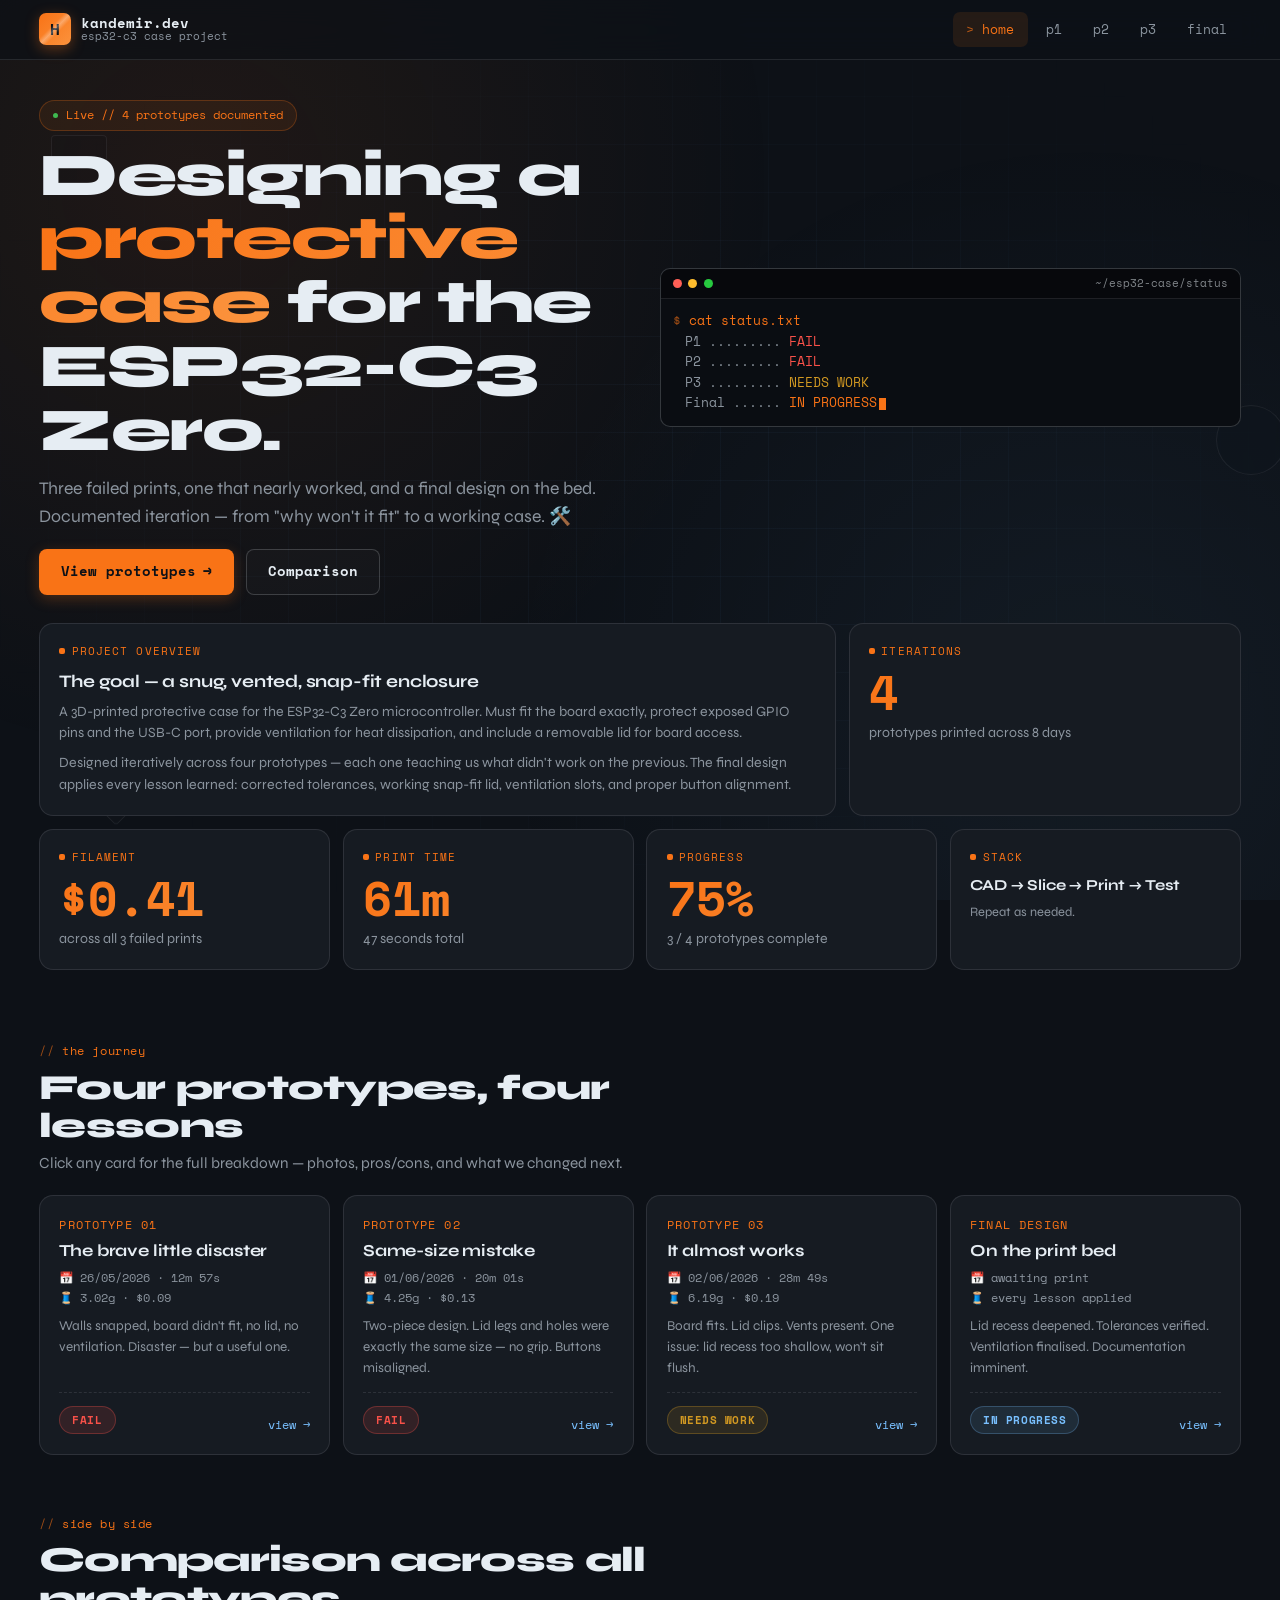
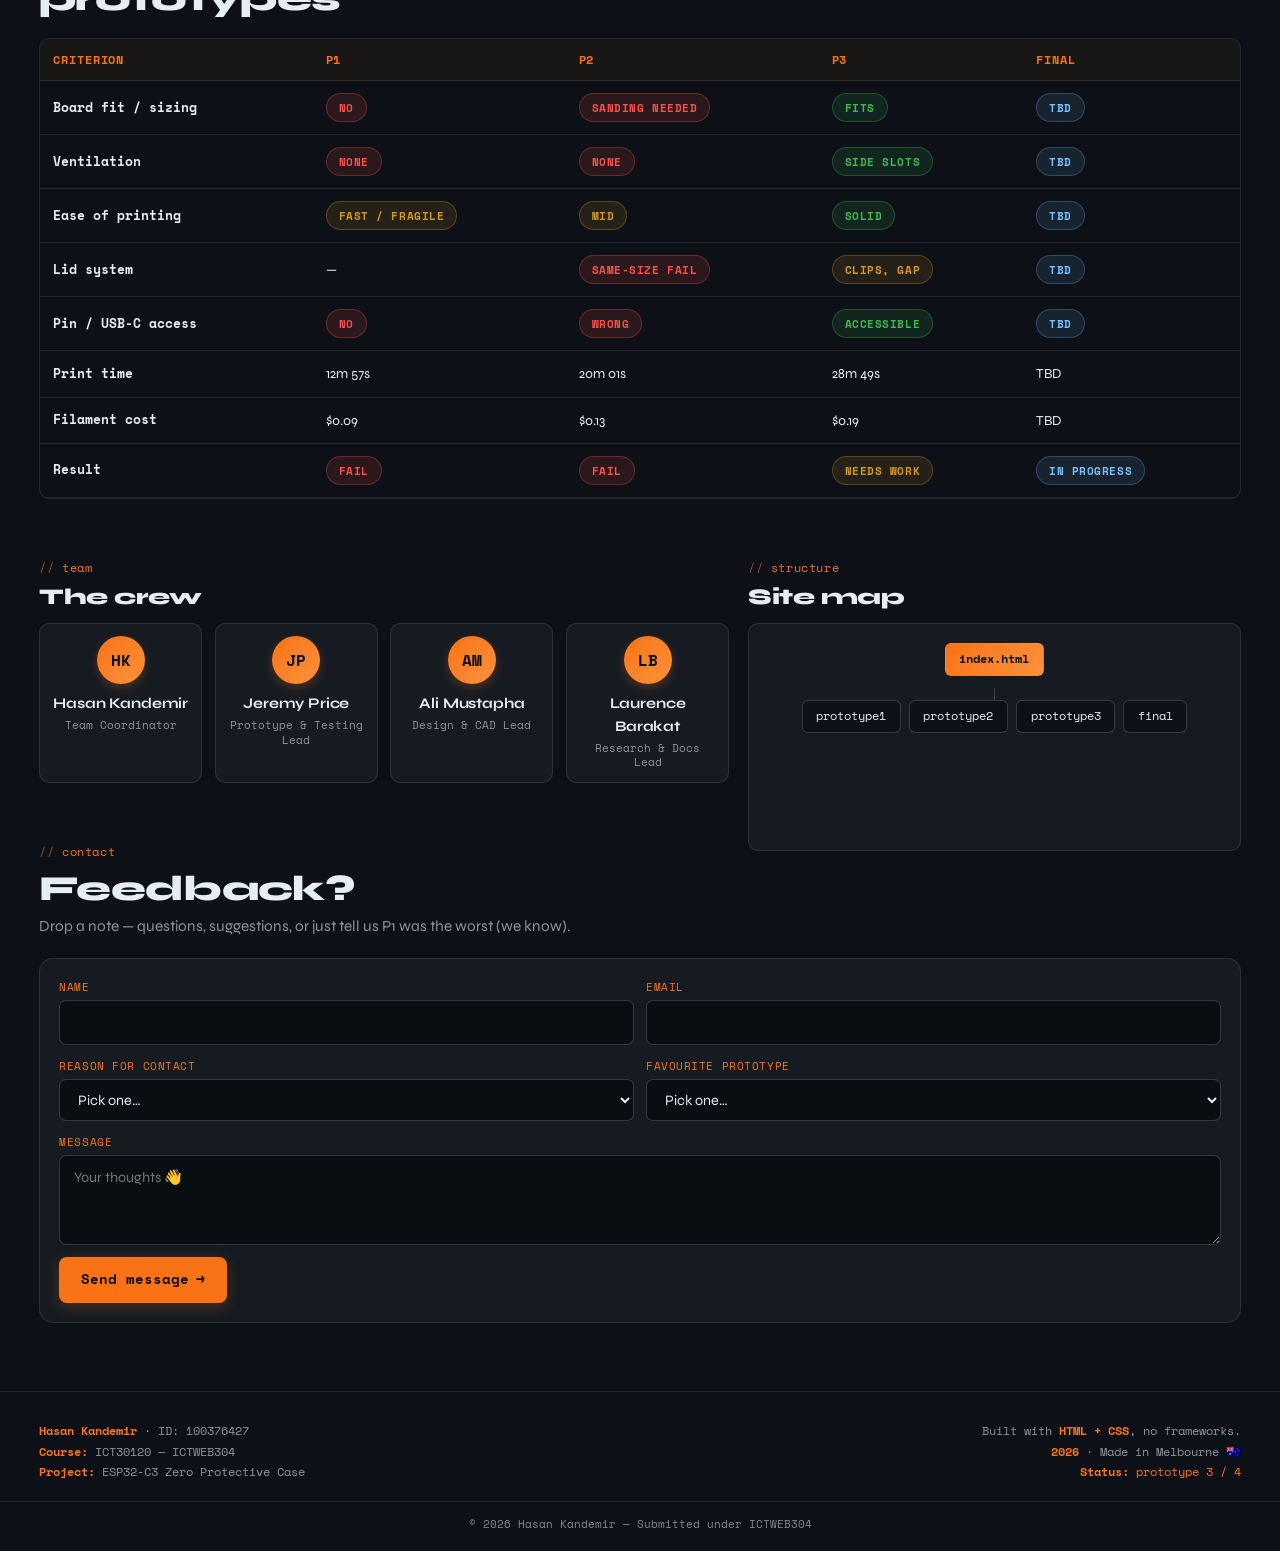
==== commit 218d7d12: "Add files via upload" ====
--- a/index.html
+++ b/index.html
@@ -3,27 +3,22 @@
 <head>
 <meta charset="UTF-8" />
 <meta name="viewport" content="width=device-width, initial-scale=1.0" />
-<meta name="description" content="ESP32-C3 Zero Protective Case — A 3D printing design journey by Hasan Kandemir, ICT30120 Cert III IT." />
+<meta name="description" content="ESP32-C3 Zero Protective Case — A 3D printing design journey by Hasan Kandemir." />
 <meta name="author" content="Hasan Kandemir" />
-<meta name="theme-color" content="#012f35" />
+<meta name="theme-color" content="#0d1117" />
 <title>ESP32-C3 Case Project // Hasan Kandemir</title>
 <link rel="preconnect" href="https://fonts.googleapis.com" />
 <link rel="preconnect" href="https://fonts.gstatic.com" crossorigin />
 <link rel="stylesheet" href="https://fonts.googleapis.com/css2?family=Syne:wght@400;500;700;800&family=Space+Mono:wght@400;700&display=swap" />
 <link rel="stylesheet" href="style.css" />
-<link rel="icon" href="data:image/svg+xml,%3Csvg xmlns='http://www.w3.org/2000/svg' viewBox='0 0 64 64'%3E%3Crect width='64' height='64' rx='12' fill='%23006d77'/%3E%3Ctext x='32' y='42' text-anchor='middle' font-family='monospace' font-weight='900' font-size='28' fill='%23012f35'%3EH%3C/text%3E%3C/svg%3E" />
+<link rel="icon" href="data:image/svg+xml,%3Csvg xmlns='http://www.w3.org/2000/svg' viewBox='0 0 64 64'%3E%3Crect width='64' height='64' rx='12' fill='%23f97316'/%3E%3Ctext x='32' y='44' text-anchor='middle' font-family='monospace' font-weight='900' font-size='30' fill='%230d1117'%3EH%3C/text%3E%3C/svg%3E" />
 </head>
 <body>
 
 <div class="scroll-progress" id="scrollProgress" aria-hidden="true"></div>
 
-<!-- floating decorative shapes -->
 <div class="floating-shapes" aria-hidden="true">
-  <div class="shape"></div>
-  <div class="shape"></div>
-  <div class="shape"></div>
-  <div class="shape"></div>
-  <div class="shape"></div>
+  <div class="shape"></div><div class="shape"></div><div class="shape"></div><div class="shape"></div>
 </div>
 
 <!-- =================== NAVIGATION =================== -->
@@ -51,184 +46,171 @@
 
 <main>
 
-<!-- =================== HERO =================== -->
+<!-- =================== HERO (CONDENSED) =================== -->
 <section class="hero">
   <div class="container">
-    <div class="hero-content">
-      <span class="hero-tag"><span class="dot"></span> Live // 4 prototypes documented</span>
-      <h1>Designing a <span class="gradient">protective case</span> for the ESP32-C3 Zero.</h1>
-      <p class="lede">
-        A documented iteration journey — from "wait, why won't it fit" to a working final prototype.
-        Three failed prints, one that nearly worked, lessons in tolerance, ventilation, and humility. 🛠️
-      </p>
-      <div class="hero-actions">
-        <a href="#prototypes" class="btn btn-primary">View prototypes <span class="arrow">→</span></a>
-        <a href="#comparison" class="btn btn-ghost">Comparison table</a>
-      </div>
-
-      <!-- Terminal personality block -->
-      <div class="terminal" style="margin-top: var(--s-4); max-width: 560px;">
+    <div class="hero-grid">
+      <div class="hero-content">
+        <span class="hero-tag"><span class="dot"></span> Live // 4 prototypes documented</span>
+        <h1>Designing a <span class="gradient">protective case</span> for the ESP32-C3 Zero.</h1>
+        <p class="lede">
+          Three failed prints, one that nearly worked, and a final design on the bed.
+          Documented iteration — from "why won't it fit" to a working case. 🛠️
+        </p>
+        <div class="hero-actions">
+          <a href="#prototypes" class="btn btn-primary">View prototypes <span class="arrow">→</span></a>
+          <a href="#comparison" class="btn btn-ghost">Comparison</a>
+        </div>
+      </div>
+
+      <!-- Terminal block on the right side -->
+      <div class="terminal">
         <div class="terminal-bar">
           <span class="dot-r"></span><span class="dot-r"></span><span class="dot-r"></span>
-          <span class="term-title">~/projects/esp32-case</span>
+          <span class="term-title">~/esp32-case/status</span>
         </div>
         <div class="terminal-body">
           <div class="term-prompt">cat status.txt</div>
-          <div class="term-output">Prototype 1 ........ <span style="color:var(--fail)">FAIL</span></div>
-          <div class="term-output">Prototype 2 ........ <span style="color:var(--fail)">FAIL</span></div>
-          <div class="term-output">Prototype 3 ........ <span style="color:var(--warn)">NEEDS IMPROVEMENT</span></div>
-          <div class="term-output">Final design ....... <span style="color:var(--accent-soft)">IN PROGRESS</span><span class="cursor-blink"></span></div>
-        </div>
-      </div>
-    </div>
-  </div>
-</section>
-
-<!-- =================== BENTO OVERVIEW =================== -->
-<section id="overview">
-  <div class="container">
-    <div class="section-head reveal">
-      <span class="section-eyebrow">overview</span>
-      <h2 class="section-title">The project at a glance</h2>
-      <p class="section-sub">Quick stats, the goal, the constraints, and how each iteration scored.</p>
-    </div>
-
+          <div class="term-output">P1 ......... <span style="color:var(--fail)">FAIL</span></div>
+          <div class="term-output">P2 ......... <span style="color:var(--fail)">FAIL</span></div>
+          <div class="term-output">P3 ......... <span style="color:var(--warn)">NEEDS WORK</span></div>
+          <div class="term-output">Final ...... <span style="color:var(--accent)">IN PROGRESS</span><span class="cursor-blink"></span></div>
+        </div>
+      </div>
+    </div>
+  </div>
+</section>
+
+<!-- =================== OVERVIEW + INTRO (BENTO) =================== -->
+<section id="overview" style="padding-top: 0;">
+  <div class="container">
     <div class="bento">
 
-      <!-- Big stat — total prints -->
-      <div class="bento-item bento-span-2 reveal">
-        <div class="bento-eyebrow">Total prints</div>
+      <!-- Project intro -->
+      <div class="bento-item bento-c8 reveal">
+        <div class="bento-eyebrow">project overview</div>
+        <h3>The goal — a snug, vented, snap-fit enclosure</h3>
+        <p style="margin-bottom: 0.5rem;">A 3D-printed protective case for the ESP32-C3 Zero microcontroller. Must fit the board exactly, protect exposed GPIO pins and the USB-C port, provide ventilation for heat dissipation, and include a removable lid for board access.</p>
+        <p>Designed iteratively across four prototypes — each one teaching us what didn't work on the previous. The final design applies every lesson learned: corrected tolerances, working snap-fit lid, ventilation slots, and proper button alignment.</p>
+      </div>
+
+      <!-- Big stat -->
+      <div class="bento-item bento-c4 reveal">
+        <div class="bento-eyebrow">iterations</div>
         <div class="bento-big-number">4</div>
-        <p>iterations across 8 days</p>
+        <p>prototypes printed across 8 days</p>
       </div>
 
       <!-- Cost -->
-      <div class="bento-item bento-span-2 reveal">
-        <div class="bento-eyebrow">Filament cost</div>
+      <div class="bento-item bento-c3 reveal">
+        <div class="bento-eyebrow">filament</div>
         <div class="bento-big-number">$0.41</div>
         <p>across all 3 failed prints</p>
       </div>
 
       <!-- Print time -->
-      <div class="bento-item bento-span-2 reveal">
-        <div class="bento-eyebrow">Total print time</div>
+      <div class="bento-item bento-c3 reveal">
+        <div class="bento-eyebrow">print time</div>
         <div class="bento-big-number">61m</div>
-        <p>47 seconds, to be precise</p>
-      </div>
-
-      <!-- Goal -->
-      <div class="bento-item bento-span-3 reveal">
-        <div class="bento-eyebrow">The goal</div>
-        <h3>A snug-fit, vented, removable lid case</h3>
-        <p>For an ESP32-C3 Zero microcontroller — exposed pins, USB-C access, ventilation, drop protection. Classroom and workshop-ready.</p>
-        <a href="#prototypes" class="bento-link">See the iterations →</a>
-      </div>
-
-      <!-- Constraints -->
-      <div class="bento-item bento-span-3 reveal">
-        <div class="bento-eyebrow">Constraints</div>
-        <h3>Wall thickness vs. fitment vs. ventilation</h3>
-        <p>Three competing priorities — every iteration traded off one to improve another. The final design balances all three.</p>
-        <a href="prototype3.html" class="bento-link">P3 breakdown →</a>
-      </div>
-
-      <!-- Tools used -->
-      <div class="bento-item bento-span-3 reveal">
-        <div class="bento-eyebrow">Stack</div>
-        <h3>CAD → Slicer → Printer → Test</h3>
-        <p>Fusion 360 for the model. Slicer of choice for layer settings. FDM 3D printer. Real ESP32-C3 Zero board for fitment testing.</p>
+        <p>47 seconds total</p>
       </div>
 
       <!-- Status -->
-      <div class="bento-item bento-span-3 reveal">
-        <div class="bento-eyebrow">Current status</div>
-        <h3>P3 works (almost). Final coming.</h3>
-        <p>The third prototype hits all key requirements but the lid recess needs depth tuning. Final design will fix that.</p>
-        <a href="final.html" class="bento-link">Final preview →</a>
-      </div>
-
-    </div>
-  </div>
-</section>
-
-<!-- =================== PROTOTYPES TIMELINE =================== -->
-<section id="prototypes">
+      <div class="bento-item bento-c3 reveal">
+        <div class="bento-eyebrow">progress</div>
+        <div class="bento-big-number">75%</div>
+        <p>3 / 4 prototypes complete</p>
+      </div>
+
+      <!-- Stack -->
+      <div class="bento-item bento-c3 reveal">
+        <div class="bento-eyebrow">stack</div>
+        <h3 style="font-size: 0.95rem; margin-top: 0.25rem;">CAD → Slice → Print → Test</h3>
+        <p style="font-size: 0.8rem;">Repeat as needed.</p>
+      </div>
+    </div>
+  </div>
+</section>
+
+<!-- =================== PROTOTYPES (HORIZONTAL CARDS) =================== -->
+<section id="prototypes" class="section-tight">
   <div class="container">
     <div class="section-head reveal">
       <span class="section-eyebrow">the journey</span>
-      <h2 class="section-title">Four prototypes, four lessons.</h2>
-      <p class="section-sub">Each iteration documented with date, print time, material cost, and what we learned.</p>
-    </div>
-
-    <div class="timeline">
-
+      <h2 class="section-title">Four prototypes, four lessons</h2>
+      <p class="section-sub">Click any card for the full breakdown — photos, pros/cons, and what we changed next.</p>
+    </div>
+
+    <div class="proto-grid">
       <!-- P1 -->
-      <div class="tl-item reveal">
-        <span class="tl-dot" aria-hidden="true"></span>
-        <article class="tl-card">
-          <div class="tl-head">
-            <h3>Prototype 1 — The "Oh, that's how thin 1mm is" moment</h3>
-            <span class="badge badge-fail">Fail</span>
-          </div>
-          <p class="tl-meta">26 / 05 / 2026 · 12m 57s · 3.02g · $0.09</p>
-          <p>Wrong print orientation, walls too thin and snapped instantly. Board didn't fit. Pin slots too small. No ventilation. No lid. Beautiful disaster.</p>
-          <a href="prototype1.html" class="bento-link">Read full breakdown →</a>
-        </article>
-      </div>
+      <a href="prototype1.html" class="proto-card reveal">
+        <div class="proto-num">prototype 01</div>
+        <h3>The brave little disaster</h3>
+        <div class="proto-meta">
+          <span>📅 26/05/2026 · 12m 57s</span>
+          <span>🧵 3.02g · $0.09</span>
+        </div>
+        <p>Walls snapped, board didn't fit, no lid, no ventilation. Disaster — but a useful one.</p>
+        <div class="proto-footer">
+          <span class="badge badge-fail">Fail</span>
+          <span class="bento-link">view →</span>
+        </div>
+      </a>
 
       <!-- P2 -->
-      <div class="tl-item reveal">
-        <span class="tl-dot" aria-hidden="true"></span>
-        <article class="tl-card">
-          <div class="tl-head">
-            <h3>Prototype 2 — Two-piece design, same-size mistake</h3>
-            <span class="badge badge-fail">Fail</span>
-          </div>
-          <p class="tl-meta">01 / 06 / 2026 · 20m 01s · 4.25g · $0.13</p>
-          <p>Introduced a two-piece design with a leg-and-hole lid system. Made the legs and holes the same size — they didn't snap, they just slid. Button holes in wrong position. Board still misaligned. No ventilation.</p>
-          <a href="prototype2.html" class="bento-link">Read full breakdown →</a>
-        </article>
-      </div>
+      <a href="prototype2.html" class="proto-card reveal">
+        <div class="proto-num">prototype 02</div>
+        <h3>Same-size mistake</h3>
+        <div class="proto-meta">
+          <span>📅 01/06/2026 · 20m 01s</span>
+          <span>🧵 4.25g · $0.13</span>
+        </div>
+        <p>Two-piece design. Lid legs and holes were exactly the same size — no grip. Buttons misaligned.</p>
+        <div class="proto-footer">
+          <span class="badge badge-fail">Fail</span>
+          <span class="bento-link">view →</span>
+        </div>
+      </a>
 
       <!-- P3 -->
-      <div class="tl-item reveal">
-        <span class="tl-dot" aria-hidden="true"></span>
-        <article class="tl-card">
-          <div class="tl-head">
-            <h3>Prototype 3 — It... almost works.</h3>
-            <span class="badge badge-warn">Needs Improvement</span>
-          </div>
-          <p class="tl-meta">02 / 06 / 2026 · 28m 49s · 6.19g · $0.19</p>
-          <p>Board fits correctly. Leg-and-hole lid system actually clips. Ventilation slots added. Pins accessible. One remaining issue: the lid's interior recess isn't deep enough — it can't close flush.</p>
-          <a href="prototype3.html" class="bento-link">Read full breakdown →</a>
-        </article>
-      </div>
+      <a href="prototype3.html" class="proto-card reveal">
+        <div class="proto-num">prototype 03</div>
+        <h3>It almost works</h3>
+        <div class="proto-meta">
+          <span>📅 02/06/2026 · 28m 49s</span>
+          <span>🧵 6.19g · $0.19</span>
+        </div>
+        <p>Board fits. Lid clips. Vents present. One issue: lid recess too shallow, won't sit flush.</p>
+        <div class="proto-footer">
+          <span class="badge badge-warn">Needs Work</span>
+          <span class="bento-link">view →</span>
+        </div>
+      </a>
 
       <!-- Final -->
-      <div class="tl-item reveal">
-        <span class="tl-dot" aria-hidden="true"></span>
-        <article class="tl-card">
-          <div class="tl-head">
-            <h3>Final Design — Coming soon</h3>
-            <span class="badge badge-pending">In Progress</span>
-          </div>
-          <p class="tl-meta">// awaiting print</p>
-          <p>Lid recess depth tuned. Wall thickness verified. Ventilation pattern finalised. All previous lessons applied. Print scheduled.</p>
-          <a href="final.html" class="bento-link">View placeholder →</a>
-        </article>
-      </div>
-
+      <a href="final.html" class="proto-card reveal">
+        <div class="proto-num">final design</div>
+        <h3>On the print bed</h3>
+        <div class="proto-meta">
+          <span>📅 awaiting print</span>
+          <span>🧵 every lesson applied</span>
+        </div>
+        <p>Lid recess deepened. Tolerances verified. Ventilation finalised. Documentation imminent.</p>
+        <div class="proto-footer">
+          <span class="badge badge-pending">In Progress</span>
+          <span class="bento-link">view →</span>
+        </div>
+      </a>
     </div>
   </div>
 </section>
 
 <!-- =================== COMPARISON TABLE =================== -->
-<section id="comparison">
+<section id="comparison" class="section-tight">
   <div class="container">
     <div class="section-head reveal">
       <span class="section-eyebrow">side by side</span>
       <h2 class="section-title">Comparison across all prototypes</h2>
-      <p class="section-sub">Required by ICTWEB304 — and genuinely useful for spotting the pattern.</p>
     </div>
 
     <div class="table-wrap reveal">
@@ -236,9 +218,9 @@
         <thead>
           <tr>
             <th scope="col">Criterion</th>
-            <th scope="col">Prototype 1</th>
-            <th scope="col">Prototype 2</th>
-            <th scope="col">Prototype 3</th>
+            <th scope="col">P1</th>
+            <th scope="col">P2</th>
+            <th scope="col">P3</th>
             <th scope="col">Final</th>
           </tr>
         </thead>
@@ -246,15 +228,15 @@
           <tr>
             <td>Board fit / sizing</td>
             <td><span class="badge badge-fail">No</span></td>
-            <td><span class="badge badge-fail">No</span></td>
-            <td><span class="badge badge-pass">Yes</span></td>
+            <td><span class="badge badge-fail">Sanding needed</span></td>
+            <td><span class="badge badge-pass">Fits</span></td>
             <td><span class="badge badge-pending">TBD</span></td>
           </tr>
           <tr>
             <td>Ventilation</td>
             <td><span class="badge badge-fail">None</span></td>
             <td><span class="badge badge-fail">None</span></td>
-            <td><span class="badge badge-pass">Slots added</span></td>
+            <td><span class="badge badge-pass">Side slots</span></td>
             <td><span class="badge badge-pending">TBD</span></td>
           </tr>
           <tr>
@@ -267,14 +249,14 @@
           <tr>
             <td>Lid system</td>
             <td>—</td>
-            <td><span class="badge badge-fail">Same-size legs/holes</span></td>
-            <td><span class="badge badge-warn">Clips but won't close flush</span></td>
+            <td><span class="badge badge-fail">Same-size fail</span></td>
+            <td><span class="badge badge-warn">Clips, gap</span></td>
             <td><span class="badge badge-pending">TBD</span></td>
           </tr>
           <tr>
             <td>Pin / USB-C access</td>
             <td><span class="badge badge-fail">No</span></td>
-            <td><span class="badge badge-fail">Wrong position</span></td>
+            <td><span class="badge badge-fail">Wrong</span></td>
             <td><span class="badge badge-pass">Accessible</span></td>
             <td><span class="badge badge-pending">TBD</span></td>
           </tr>
@@ -296,8 +278,8 @@
             <td>Result</td>
             <td><span class="badge badge-fail">Fail</span></td>
             <td><span class="badge badge-fail">Fail</span></td>
-            <td><span class="badge badge-warn">Needs improvement</span></td>
-            <td><span class="badge badge-pending">In progress</span></td>
+            <td><span class="badge badge-warn">Needs Work</span></td>
+            <td><span class="badge badge-pending">In Progress</span></td>
           </tr>
         </tbody>
       </table>
@@ -305,62 +287,73 @@
   </div>
 </section>
 
-<!-- =================== TEAM =================== -->
-<section id="team">
-  <div class="container">
-    <div class="section-head reveal">
-      <span class="section-eyebrow">credits</span>
-      <h2 class="section-title">Team</h2>
-      <p class="section-sub">This is a solo build for the assessment — but if there were collaborators, here's where they'd live.</p>
-    </div>
-
-    <div class="team reveal">
-      <div class="team-card">
-        <div class="team-avatar" aria-hidden="true">HK</div>
-        <h4>Hasan Kandemir</h4>
-        <p class="role">Designer · Developer · Print Tech</p>
-      </div>
-      <div class="team-card">
-        <div class="team-avatar" aria-hidden="true">+</div>
-        <h4>Open Slot</h4>
-        <p class="role">For future collab</p>
-      </div>
-    </div>
-  </div>
-</section>
-
-<!-- =================== SITEMAP =================== -->
-<section id="sitemap">
-  <div class="container">
-    <div class="section-head reveal">
-      <span class="section-eyebrow">site map</span>
-      <h2 class="section-title">How this site is organised</h2>
-    </div>
-
-    <div class="sitemap reveal">
-      <div class="sitemap-node">index.html</div>
-      <div class="sitemap-children">
-        <div class="sitemap-node">prototype1.html</div>
-        <div class="sitemap-node">prototype2.html</div>
-        <div class="sitemap-node">prototype3.html</div>
-        <div class="sitemap-node">final.html</div>
-      </div>
-    </div>
-  </div>
-</section>
-
-<!-- =================== FEEDBACK FORM =================== -->
-<section id="feedback">
+<!-- =================== TEAM + SITEMAP (COMBINED ROW) =================== -->
+<section class="section-tight">
+  <div class="container">
+    <div class="combo-row">
+
+      <!-- Team -->
+      <div>
+        <div class="section-head reveal" style="margin-bottom: var(--s-2);">
+          <span class="section-eyebrow">team</span>
+          <h2 class="section-title" style="font-size: 1.4rem;">The crew</h2>
+        </div>
+        <div class="team reveal">
+          <div class="team-card">
+            <div class="team-avatar" aria-hidden="true">HK</div>
+            <h4>Hasan Kandemir</h4>
+            <p class="role">Team Coordinator</p>
+          </div>
+          <div class="team-card">
+            <div class="team-avatar" aria-hidden="true">JP</div>
+            <h4>Jeremy Price</h4>
+            <p class="role">Prototype &amp; Testing Lead</p>
+          </div>
+          <div class="team-card">
+            <div class="team-avatar" aria-hidden="true">AM</div>
+            <h4>Ali Mustapha</h4>
+            <p class="role">Design &amp; CAD Lead</p>
+          </div>
+          <div class="team-card">
+            <div class="team-avatar" aria-hidden="true">LB</div>
+            <h4>Laurence Barakat</h4>
+            <p class="role">Research &amp; Docs Lead</p>
+          </div>
+        </div>
+      </div>
+
+      <!-- Sitemap -->
+      <div>
+        <div class="section-head reveal" style="margin-bottom: var(--s-2);">
+          <span class="section-eyebrow">structure</span>
+          <h2 class="section-title" style="font-size: 1.4rem;">Site map</h2>
+        </div>
+        <div class="sitemap reveal">
+          <div class="sitemap-node root">index.html</div>
+          <div class="sitemap-children">
+            <div class="sitemap-node">prototype1</div>
+            <div class="sitemap-node">prototype2</div>
+            <div class="sitemap-node">prototype3</div>
+            <div class="sitemap-node">final</div>
+          </div>
+        </div>
+      </div>
+
+    </div>
+  </div>
+</section>
+
+<!-- =================== FEEDBACK FORM (TIGHT) =================== -->
+<section id="feedback" class="section-tight">
   <div class="container">
     <div class="section-head reveal">
       <span class="section-eyebrow">contact</span>
       <h2 class="section-title">Feedback?</h2>
-      <p class="section-sub">Drop a note. Tell me which prototype was the worst (it's P1, isn't it).</p>
+      <p class="section-sub">Drop a note — questions, suggestions, or just tell us P1 was the worst (we know).</p>
     </div>
 
     <div class="form-wrap reveal">
-      <!-- Replace YOUR_FORM_ID with your Formspree endpoint -->
-      <form action="https://formspree.io/f/YOUR_FORM_ID" method="POST" class="form-grid">
+      <form action="https://formspree.io/f/h.kandemir@hotmail.com.au" method="POST" class="form-grid">
         <div class="field">
           <label for="name">Name</label>
           <input id="name" name="name" type="text" required autocomplete="name" />
@@ -383,7 +376,7 @@
           <label for="favourite">Favourite prototype</label>
           <select id="favourite" name="favourite" required>
             <option value="">Pick one…</option>
-            <option>Prototype 1 (the brave little disaster)</option>
+            <option>Prototype 1 (the disaster)</option>
             <option>Prototype 2 (the same-size mistake)</option>
             <option>Prototype 3 (the almost-there)</option>
             <option>Final (coming soon)</option>
@@ -391,7 +384,7 @@
         </div>
         <div class="field full">
           <label for="message">Message</label>
-          <textarea id="message" name="message" required placeholder="Your thoughts, suggestions, or just say hi 👋"></textarea>
+          <textarea id="message" name="message" required placeholder="Your thoughts 👋"></textarea>
         </div>
         <div class="full">
           <button type="submit" class="btn btn-primary">Send message <span class="arrow">→</span></button>
@@ -408,18 +401,16 @@
   <div class="footer-inner">
     <div class="footer-meta">
       <strong>Hasan Kandemir</strong> · ID: 100376427<br />
-      <strong>Course:</strong> ICT30120 Certificate III in IT — ICTWEB304<br />
-      <strong>Project:</strong> ESP32-C3 Zero Protective Case Design Journey
+      <strong>Course:</strong> ICT30120 — ICTWEB304<br />
+      <strong>Project:</strong> ESP32-C3 Zero Protective Case
     </div>
     <div class="footer-meta" style="text-align: right;">
       Built with <strong>HTML + CSS</strong>, no frameworks.<br />
       <strong>2026</strong> · Made in Melbourne 🇦🇺<br />
-      <strong>Status:</strong> <span style="color:var(--accent-soft)">prototype 3 / 4</span>
-    </div>
-  </div>
-  <div class="footer-bottom">
-    © 2026 Hasan Kandemir — Submitted for assessment under ICTWEB304
-  </div>
+      <strong>Status:</strong> <span style="color:var(--accent)">prototype 3 / 4</span>
+    </div>
+  </div>
+  <div class="footer-bottom">© 2026 Hasan Kandemir — Submitted under ICTWEB304</div>
 </footer>
 
 <!-- Lightbox -->
@@ -429,55 +420,34 @@
 </div>
 
 <script>
-// ====== Mobile nav toggle ======
 const navToggle = document.getElementById('navToggle');
 const navLinks = document.getElementById('navLinks');
 navToggle.addEventListener('click', () => {
   const open = navLinks.classList.toggle('open');
   navToggle.setAttribute('aria-expanded', open);
 });
-
-// ====== Scroll progress bar ======
 const progress = document.getElementById('scrollProgress');
 window.addEventListener('scroll', () => {
   const h = document.documentElement.scrollHeight - window.innerHeight;
-  const p = window.scrollY / h;
-  progress.style.transform = `scaleX(${p})`;
+  progress.style.transform = `scaleX(${window.scrollY / h})`;
 }, { passive: true });
-
-// ====== Scroll reveal (IntersectionObserver) ======
 const reveals = document.querySelectorAll('.reveal');
 const io = new IntersectionObserver((entries) => {
-  entries.forEach(e => {
-    if (e.isIntersecting) {
-      e.target.classList.add('visible');
-      io.unobserve(e.target);
-    }
-  });
-}, { threshold: 0.1, rootMargin: '0px 0px -50px 0px' });
+  entries.forEach(e => { if (e.isIntersecting) { e.target.classList.add('visible'); io.unobserve(e.target); } });
+}, { threshold: 0.1, rootMargin: '0px 0px -40px 0px' });
 reveals.forEach(r => io.observe(r));
-
-// ====== Bento mouse-follow glow ======
 document.querySelectorAll('.bento-item').forEach(item => {
   item.addEventListener('mousemove', (e) => {
     const rect = item.getBoundingClientRect();
-    const x = ((e.clientX - rect.left) / rect.width) * 100;
-    const y = ((e.clientY - rect.top) / rect.height) * 100;
-    item.style.setProperty('--mx', `${x}%`);
-    item.style.setProperty('--my', `${y}%`);
+    item.style.setProperty('--mx', `${((e.clientX - rect.left) / rect.width) * 100}%`);
+    item.style.setProperty('--my', `${((e.clientY - rect.top) / rect.height) * 100}%`);
   });
 });
-
-// ====== Lightbox ======
 const lightbox = document.getElementById('lightbox');
 const lightboxImg = document.getElementById('lightboxImg');
 const lightboxClose = document.getElementById('lightboxClose');
 document.querySelectorAll('.photo-item img').forEach(img => {
-  img.addEventListener('click', () => {
-    lightboxImg.src = img.src;
-    lightboxImg.alt = img.alt;
-    lightbox.classList.add('open');
-  });
+  img.addEventListener('click', () => { lightboxImg.src = img.src; lightboxImg.alt = img.alt; lightbox.classList.add('open'); });
 });
 function closeLightbox() { lightbox.classList.remove('open'); }
 lightbox.addEventListener('click', closeLightbox);
@@ -486,5 +456,5 @@
 </script>
 
 <script defer src="https://static.cloudflareinsights.com/beacon.min.js/v833ccba57c9e4d2798f2e76cebdd09a11778172276447" integrity="sha512-57MDmcccJXYtNnH+ZiBwzC4jb2rvgVCEokYN+L/nLlmO8rfYT/gIpW2A569iJ/3b+0UEasghjuZH/ma3wIs/EQ==" data-cf-beacon='{"version":"2024.11.0","token":"1954b47c125f43f8b4338b3c4f804e4f","server_timing":{"name":{"cfCacheStatus":true,"cfEdge":true,"cfExtPri":true,"cfL4":true,"cfOrigin":true,"cfSpeedBrain":true},"location_startswith":null}}' crossorigin="anonymous"></script>
-<script>(function(){function c(){var b=a.contentDocument||a.contentWindow.document;if(b){var d=b.createElement('script');d.innerHTML="window.__CF$cv$params={r:'a07a9cde6b25c548',t:'MTc4MDc4MjQxNw=='};var a=document.createElement('script');a.src='/cdn-cgi/challenge-platform/scripts/jsd/main.js';document.getElementsByTagName('head')[0].appendChild(a);";b.getElementsByTagName('head')[0].appendChild(d)}}if(document.body){var a=document.createElement('iframe');a.height=1;a.width=1;a.style.position='absolute';a.style.top=0;a.style.left=0;a.style.border='none';a.style.visibility='hidden';document.body.appendChild(a);if('loading'!==document.readyState)c();else if(window.addEventListener)document.addEventListener('DOMContentLoaded',c);else{var e=document.onreadystatechange||function(){};document.onreadystatechange=function(b){e(b);'loading'!==document.readyState&&(document.onreadystatechange=e,c())}}}})();</script></body>
+<script>(function(){function c(){var b=a.contentDocument||a.contentWindow.document;if(b){var d=b.createElement('script');d.innerHTML="window.__CF$cv$params={r:'a07abb64c9f03682',t:'MTc4MDc4MzY2Nw=='};var a=document.createElement('script');a.src='/cdn-cgi/challenge-platform/scripts/jsd/main.js';document.getElementsByTagName('head')[0].appendChild(a);";b.getElementsByTagName('head')[0].appendChild(d)}}if(document.body){var a=document.createElement('iframe');a.height=1;a.width=1;a.style.position='absolute';a.style.top=0;a.style.left=0;a.style.border='none';a.style.visibility='hidden';document.body.appendChild(a);if('loading'!==document.readyState)c();else if(window.addEventListener)document.addEventListener('DOMContentLoaded',c);else{var e=document.onreadystatechange||function(){};document.onreadystatechange=function(b){e(b);'loading'!==document.readyState&&(document.onreadystatechange=e,c())}}}})();</script></body>
 </html>
--- a/style.css
+++ b/style.css
@@ -2,6 +2,7 @@
    ESP32-C3 Zero Protective Case — Design Journey
    Author: Hasan Kandemir (100376427) — ICTWEB304
    Stylesheet: style.css
+   Theme: FORGE — deep slate with molten orange + cool blue accents
    ========================================================================== */
 
 /* ====== 1. CSS RESET & TOKENS ============================================ */
@@ -11,10 +12,11 @@
   font-family: 'Syne', system-ui, sans-serif;
   background: var(--bg);
   color: var(--text);
-  line-height: 1.6;
+  line-height: 1.55;
   min-height: 100vh;
   overflow-x: hidden;
   text-rendering: optimizeLegibility;
+  -webkit-font-smoothing: antialiased;
 }
 img, svg { max-width: 100%; display: block; height: auto; }
 button, input, select, textarea { font: inherit; color: inherit; }
@@ -22,37 +24,53 @@
 ul, ol { list-style: none; }
 
 :root {
-  /* Ocean Breeze palette */
-  --bg: #012f35;
-  --bg-mid: #01424a;
-  --accent: #006d77;
-  --accent-soft: #83c5be;
-  --text: #edf6f9;
-  --border: rgba(131, 197, 190, 0.25);
-
-  /* Status colours */
-  --pass: #4ade80;
-  --warn: #fbbf24;
-  --fail: #f87171;
+  /* ───── FORGE palette ─────────────────────────────────────
+     Deep technical slate background with molten orange primary
+     (the "3D printer nozzle" vibe) and a cool cyan-blue secondary
+     (the "CAD blueprint wireframe" counter). GitHub-style status colours. */
+  --bg:           #0d1117;          /* deep slate */
+  --bg-mid:       #161b22;          /* raised surface */
+  --bg-light:     #21262d;          /* highest surface */
+  --bg-input:     #0a0d12;          /* input dark */
+
+  --accent:       #f97316;          /* molten orange — primary */
+  --accent-hot:   #fb923c;          /* hover state */
+  --accent-deep:  #c2410c;          /* deep press state */
+  --accent-soft:  #79c0ff;          /* cool blue — secondary */
+
+  --text:         #e6edf3;          /* cool white */
+  --text-muted:   #8b949e;          /* secondary text */
+  --text-dim:     rgba(230, 237, 243, 0.55);
+
+  --border:       rgba(240, 246, 252, 0.1);
+  --border-strong: rgba(240, 246, 252, 0.18);
+
+  /* GitHub-style status colours (matches your spec) */
+  --pass:         #3fb950;
+  --warn:         #d29922;
+  --fail:         #f85149;
+  --pending:      #79c0ff;
 
   /* Typography */
   --mono: 'Space Mono', ui-monospace, 'SF Mono', Menlo, monospace;
   --sans: 'Syne', system-ui, -apple-system, sans-serif;
 
-  /* Spacing scale */
-  --s-1: 0.5rem;
-  --s-2: 1rem;
-  --s-3: 1.5rem;
-  --s-4: 2rem;
-  --s-5: 3rem;
-  --s-6: 4rem;
-  --s-7: 6rem;
+  /* Tighter spacing scale (condensed) */
+  --s-1: 0.4rem;
+  --s-2: 0.8rem;
+  --s-3: 1.2rem;
+  --s-4: 1.75rem;
+  --s-5: 2.5rem;
+  --s-6: 3.5rem;
+  --s-7: 4.5rem;
 
   /* Effects */
-  --radius: 12px;
-  --radius-lg: 20px;
-  --shadow: 0 10px 30px -10px rgba(0, 0, 0, 0.4);
-  --shadow-glow: 0 0 40px rgba(131, 197, 190, 0.15);
+  --radius: 10px;
+  --radius-lg: 14px;
+  --radius-xl: 20px;
+  --shadow: 0 8px 24px -10px rgba(0, 0, 0, 0.5);
+  --shadow-glow: 0 0 32px rgba(249, 115, 22, 0.18);
+  --shadow-glow-cool: 0 0 28px rgba(121, 192, 255, 0.15);
   --ease: cubic-bezier(0.22, 1, 0.36, 1);
 }
 
@@ -62,305 +80,284 @@
   position: fixed;
   inset: 0;
   background-image:
-    linear-gradient(rgba(131, 197, 190, 0.04) 1px, transparent 1px),
-    linear-gradient(90deg, rgba(131, 197, 190, 0.04) 1px, transparent 1px);
-  background-size: 40px 40px;
+    linear-gradient(rgba(121, 192, 255, 0.035) 1px, transparent 1px),
+    linear-gradient(90deg, rgba(121, 192, 255, 0.035) 1px, transparent 1px);
+  background-size: 48px 48px;
   pointer-events: none;
   z-index: 0;
   mask-image: radial-gradient(ellipse at center, black 30%, transparent 80%);
 }
-
 body::after {
   content: '';
   position: fixed;
   inset: 0;
-  background: radial-gradient(circle at 20% 30%, rgba(0, 109, 119, 0.15) 0%, transparent 50%),
-              radial-gradient(circle at 80% 70%, rgba(131, 197, 190, 0.08) 0%, transparent 50%);
+  background:
+    radial-gradient(circle at 15% 20%, rgba(249, 115, 22, 0.08) 0%, transparent 45%),
+    radial-gradient(circle at 85% 80%, rgba(121, 192, 255, 0.06) 0%, transparent 45%);
   pointer-events: none;
   z-index: 0;
 }
 
-/* Floating shapes (3D-printed-piece vibe) */
+/* Floating subtle 3D-printed-piece shapes */
 .floating-shapes {
-  position: fixed;
-  inset: 0;
-  pointer-events: none;
-  z-index: 1;
+  position: fixed; inset: 0;
+  pointer-events: none; z-index: 1;
   overflow: hidden;
 }
 .shape {
   position: absolute;
-  border: 1px solid var(--border);
-  background: rgba(1, 66, 74, 0.3);
+  border: 1px solid var(--border-strong);
+  background: rgba(22, 27, 34, 0.4);
   backdrop-filter: blur(2px);
   border-radius: 4px;
-  animation: drift 25s ease-in-out infinite;
-  opacity: 0.4;
-}
-.shape:nth-child(1) { width: 60px; height: 60px; top: 15%; left: 5%; animation-delay: 0s; }
-.shape:nth-child(2) { width: 40px; height: 40px; top: 70%; left: 90%; animation-delay: -5s; transform: rotate(45deg); }
-.shape:nth-child(3) { width: 80px; height: 80px; top: 50%; left: 95%; animation-delay: -10s; border-radius: 50%; }
-.shape:nth-child(4) { width: 30px; height: 30px; top: 85%; left: 10%; animation-delay: -15s; transform: rotate(45deg); }
-.shape:nth-child(5) { width: 50px; height: 50px; top: 25%; left: 80%; animation-delay: -20s; }
+  animation: drift 28s ease-in-out infinite;
+  opacity: 0.35;
+}
+.shape:nth-child(1) { width: 56px; height: 56px; top: 15%; left: 4%; }
+.shape:nth-child(2) { width: 36px; height: 36px; top: 75%; left: 92%; animation-delay: -7s; transform: rotate(45deg); }
+.shape:nth-child(3) { width: 70px; height: 70px; top: 45%; left: 95%; animation-delay: -14s; border-radius: 50%; }
+.shape:nth-child(4) { width: 28px; height: 28px; top: 88%; left: 8%; animation-delay: -21s; transform: rotate(45deg); }
 
 @keyframes drift {
   0%, 100% { transform: translate(0, 0) rotate(0deg); }
-  25% { transform: translate(30px, -20px) rotate(90deg); }
-  50% { transform: translate(-20px, 30px) rotate(180deg); }
-  75% { transform: translate(20px, 20px) rotate(270deg); }
+  25% { transform: translate(25px, -18px) rotate(90deg); }
+  50% { transform: translate(-18px, 25px) rotate(180deg); }
+  75% { transform: translate(18px, 18px) rotate(270deg); }
 }
 
 /* ====== 3. NAVIGATION ==================================================== */
 .nav {
-  position: sticky;
-  top: 0;
-  z-index: 100;
+  position: sticky; top: 0; z-index: 100;
   backdrop-filter: blur(20px) saturate(180%);
-  background: rgba(1, 47, 53, 0.75);
+  background: rgba(13, 17, 23, 0.78);
   border-bottom: 1px solid var(--border);
 }
 .nav-inner {
-  max-width: 1280px;
+  max-width: 1240px;
   margin: 0 auto;
-  padding: var(--s-2) var(--s-3);
-  display: flex;
-  align-items: center;
-  justify-content: space-between;
+  padding: 0.75rem var(--s-3);
+  display: flex; align-items: center; justify-content: space-between;
   gap: var(--s-3);
 }
 .logo {
-  display: flex;
-  align-items: center;
-  gap: var(--s-2);
-  font-family: var(--mono);
-  font-size: 0.95rem;
+  display: flex; align-items: center; gap: 0.6rem;
+  font-family: var(--mono);
+  font-size: 0.9rem;
   font-weight: 700;
-  letter-spacing: 0.02em;
   color: var(--text);
   transition: opacity 0.2s var(--ease);
 }
-.logo:hover { opacity: 0.8; }
+.logo:hover { opacity: 0.85; }
 .logo-mark {
-  width: 36px;
-  height: 36px;
-  border-radius: 8px;
-  background: linear-gradient(135deg, var(--accent) 0%, var(--accent-soft) 100%);
-  display: grid;
-  place-items: center;
+  width: 32px; height: 32px;
+  border-radius: 7px;
+  background: linear-gradient(135deg, var(--accent) 0%, var(--accent-hot) 100%);
+  display: grid; place-items: center;
   color: var(--bg);
   font-weight: 900;
-  font-size: 1.1rem;
+  font-size: 1rem;
   position: relative;
   overflow: hidden;
+  box-shadow: 0 4px 14px rgba(249, 115, 22, 0.35);
 }
 .logo-mark::before {
   content: '';
-  position: absolute;
-  inset: 0;
-  background: linear-gradient(135deg, transparent 40%, rgba(255, 255, 255, 0.2) 50%, transparent 60%);
+  position: absolute; inset: 0;
+  background: linear-gradient(135deg, transparent 40%, rgba(255, 255, 255, 0.3) 50%, transparent 60%);
   animation: shine 4s linear infinite;
 }
 @keyframes shine { 0% { transform: translateX(-100%); } 100% { transform: translateX(100%); } }
 .logo-text { display: flex; flex-direction: column; line-height: 1.1; }
-.logo-text small { color: var(--accent-soft); font-size: 0.7rem; font-weight: 400; }
+.logo-text small { color: var(--text-muted); font-size: 0.68rem; font-weight: 400; }
 
 .nav-links {
-  display: flex;
-  align-items: center;
-  gap: var(--s-1);
-  font-family: var(--mono);
-  font-size: 0.85rem;
+  display: flex; align-items: center; gap: 0.25rem;
+  font-family: var(--mono);
+  font-size: 0.82rem;
 }
 .nav-links a {
-  padding: 0.5rem 0.85rem;
-  border-radius: 8px;
-  position: relative;
+  padding: 0.45rem 0.85rem;
+  border-radius: 7px;
+  color: var(--text-muted);
   transition: color 0.2s var(--ease), background 0.2s var(--ease);
 }
-.nav-links a:hover { color: var(--accent-soft); background: rgba(131, 197, 190, 0.08); }
+.nav-links a:hover { color: var(--text); background: rgba(240, 246, 252, 0.06); }
 .nav-links a.active {
-  color: var(--accent-soft);
-  background: rgba(131, 197, 190, 0.12);
-}
-.nav-links a.active::before {
-  content: '> ';
-  color: var(--accent-soft);
-}
-
-/* Mobile nav */
+  color: var(--accent);
+  background: rgba(249, 115, 22, 0.1);
+}
+.nav-links a.active::before { content: '> '; opacity: 0.7; }
+
 .nav-toggle {
   display: none;
   background: none;
-  border: 1px solid var(--border);
-  border-radius: 8px;
-  padding: 0.5rem;
+  border: 1px solid var(--border-strong);
+  border-radius: 7px;
+  padding: 0.4rem;
   cursor: pointer;
   color: var(--text);
 }
-.nav-toggle svg { width: 24px; height: 24px; }
+.nav-toggle svg { width: 22px; height: 22px; }
 
 @media (max-width: 820px) {
   .nav-toggle { display: block; }
   .nav-links {
     position: absolute;
-    top: 100%;
-    right: var(--s-3);
-    flex-direction: column;
-    align-items: stretch;
+    top: 100%; right: var(--s-3);
+    flex-direction: column; align-items: stretch;
     background: var(--bg-mid);
-    border: 1px solid var(--border);
+    border: 1px solid var(--border-strong);
     border-radius: var(--radius);
     padding: var(--s-2);
-    min-width: 220px;
+    min-width: 200px;
     box-shadow: var(--shadow);
     transform-origin: top right;
     transform: scale(0.95);
-    opacity: 0;
-    pointer-events: none;
+    opacity: 0; pointer-events: none;
     transition: all 0.2s var(--ease);
   }
   .nav-links.open { transform: scale(1); opacity: 1; pointer-events: auto; }
 }
 
 /* ====== 4. LAYOUT ======================================================== */
-.container { max-width: 1280px; margin: 0 auto; padding: 0 var(--s-3); position: relative; z-index: 2; }
+.container { max-width: 1240px; margin: 0 auto; padding: 0 var(--s-3); position: relative; z-index: 2; }
 main { position: relative; z-index: 2; }
-section { padding: var(--s-6) 0; }
-.section-tight { padding: var(--s-5) 0; }
-
-/* ====== 5. HERO ========================================================== */
+section { padding: var(--s-5) 0; }
+.section-tight { padding: var(--s-4) 0; }
+
+/* ====== 5. HERO (CONDENSED) ============================================== */
 .hero {
-  min-height: 78vh;
-  display: flex;
+  min-height: 58vh;
+  display: flex; align-items: center;
+  padding: var(--s-5) 0 var(--s-4);
+  position: relative;
+}
+.hero-content { max-width: 880px; }
+.hero-grid {
+  display: grid;
+  grid-template-columns: 1fr 1fr;
+  gap: var(--s-5);
   align-items: center;
-  padding: var(--s-7) 0 var(--s-6);
-  position: relative;
-}
-.hero-content { max-width: 880px; }
+}
+@media (max-width: 880px) { .hero-grid { grid-template-columns: 1fr; gap: var(--s-3); } }
+
 .hero-tag {
-  display: inline-flex;
-  align-items: center;
-  gap: var(--s-1);
-  padding: 0.4rem 0.9rem;
-  background: rgba(131, 197, 190, 0.1);
-  border: 1px solid var(--border);
+  display: inline-flex; align-items: center; gap: 0.5rem;
+  padding: 0.35rem 0.8rem;
+  background: rgba(249, 115, 22, 0.08);
+  border: 1px solid rgba(249, 115, 22, 0.25);
   border-radius: 100px;
   font-family: var(--mono);
-  font-size: 0.75rem;
-  color: var(--accent-soft);
-  margin-bottom: var(--s-3);
+  font-size: 0.72rem;
+  color: var(--accent);
+  margin-bottom: var(--s-2);
+  animation: fadeUp 0.5s var(--ease) backwards;
+  animation-delay: 0.1s;
+}
+.hero-tag .dot { width: 5px; height: 5px; border-radius: 50%; background: var(--pass); animation: pulse 2s infinite; }
+@keyframes pulse { 0%, 100% { opacity: 1; } 50% { opacity: 0.3; } }
+
+.hero h1 {
+  font-size: clamp(2rem, 5vw, 3.8rem);
+  font-weight: 800;
+  line-height: 1.05;
+  letter-spacing: -0.025em;
+  margin-bottom: var(--s-2);
   animation: fadeUp 0.6s var(--ease) backwards;
-  animation-delay: 0.1s;
-}
-.hero-tag .dot {
-  width: 6px; height: 6px; border-radius: 50%;
-  background: var(--pass);
-  animation: pulse 2s infinite;
-}
-@keyframes pulse { 0%, 100% { opacity: 1; } 50% { opacity: 0.3; } }
-
-.hero h1 {
-  font-size: clamp(2.5rem, 6.5vw, 5.5rem);
-  font-weight: 800;
-  line-height: 1.02;
-  letter-spacing: -0.03em;
-  margin-bottom: var(--s-3);
-  animation: fadeUp 0.7s var(--ease) backwards;
   animation-delay: 0.2s;
 }
 .hero h1 .gradient {
-  background: linear-gradient(120deg, var(--accent-soft) 0%, #ffffff 50%, var(--accent-soft) 100%);
+  background: linear-gradient(120deg, var(--accent) 0%, var(--accent-hot) 50%, var(--accent) 100%);
   -webkit-background-clip: text;
   background-clip: text;
   -webkit-text-fill-color: transparent;
   background-size: 200% auto;
   animation: gradient-flow 6s linear infinite;
 }
+.hero h1 .accent-cool {
+  background: linear-gradient(120deg, var(--accent-soft) 0%, #b3d4ff 50%, var(--accent-soft) 100%);
+  -webkit-background-clip: text;
+  background-clip: text;
+  -webkit-text-fill-color: transparent;
+  background-size: 200% auto;
+  animation: gradient-flow 6s linear infinite;
+}
 @keyframes gradient-flow { to { background-position: 200% center; } }
 
 .hero p.lede {
-  font-size: clamp(1.05rem, 1.6vw, 1.3rem);
-  color: rgba(237, 246, 249, 0.75);
-  max-width: 640px;
-  margin-bottom: var(--s-4);
-  animation: fadeUp 0.7s var(--ease) backwards;
+  font-size: clamp(0.98rem, 1.4vw, 1.1rem);
+  color: var(--text-muted);
+  max-width: 560px;
+  margin-bottom: var(--s-3);
+  animation: fadeUp 0.6s var(--ease) backwards;
   animation-delay: 0.3s;
 }
 
 @keyframes fadeUp {
-  from { opacity: 0; transform: translateY(20px); }
+  from { opacity: 0; transform: translateY(16px); }
   to { opacity: 1; transform: translateY(0); }
 }
 
 .hero-actions {
-  display: flex;
-  gap: var(--s-2);
-  flex-wrap: wrap;
-  animation: fadeUp 0.7s var(--ease) backwards;
+  display: flex; gap: 0.75rem; flex-wrap: wrap;
+  animation: fadeUp 0.6s var(--ease) backwards;
   animation-delay: 0.4s;
 }
 
 /* ====== 6. BUTTONS ======================================================= */
 .btn {
-  display: inline-flex;
-  align-items: center;
-  gap: 0.5rem;
-  padding: 0.85rem 1.6rem;
-  border-radius: 100px;
-  font-family: var(--mono);
-  font-size: 0.9rem;
+  display: inline-flex; align-items: center; gap: 0.45rem;
+  padding: 0.7rem 1.3rem;
+  border-radius: 8px;
+  font-family: var(--mono);
+  font-size: 0.85rem;
   font-weight: 700;
   cursor: pointer;
-  transition: all 0.25s var(--ease);
+  transition: all 0.2s var(--ease);
   border: 1px solid transparent;
   white-space: nowrap;
-  position: relative;
-  overflow: hidden;
 }
 .btn-primary {
-  background: var(--accent-soft);
+  background: var(--accent);
   color: var(--bg);
+  box-shadow: 0 4px 14px rgba(249, 115, 22, 0.25);
 }
 .btn-primary:hover {
-  background: #fff;
-  transform: translateY(-2px);
-  box-shadow: 0 12px 30px -10px rgba(131, 197, 190, 0.5);
+  background: var(--accent-hot);
+  transform: translateY(-1px);
+  box-shadow: 0 8px 20px rgba(249, 115, 22, 0.35);
 }
 .btn-ghost {
-  border-color: var(--border);
+  border-color: var(--border-strong);
   color: var(--text);
-  background: transparent;
+  background: rgba(240, 246, 252, 0.02);
 }
 .btn-ghost:hover {
-  background: rgba(131, 197, 190, 0.08);
+  background: rgba(240, 246, 252, 0.06);
   border-color: var(--accent-soft);
-  transform: translateY(-2px);
-}
-.btn .arrow { transition: transform 0.25s var(--ease); }
+  transform: translateY(-1px);
+}
+.btn .arrow { transition: transform 0.2s var(--ease); }
 .btn:hover .arrow { transform: translateX(3px); }
 
-/* ====== 7. STAT PILLS ==================================================== */
+/* ====== 7. STAT PILLS (TIGHT) ============================================ */
 .stat-pills {
-  display: flex;
-  gap: var(--s-2);
-  flex-wrap: wrap;
+  display: flex; gap: 0.6rem; flex-wrap: wrap;
   margin-bottom: var(--s-3);
 }
 .stat-pill {
-  display: flex;
-  align-items: center;
-  gap: var(--s-2);
-  background: rgba(1, 66, 74, 0.6);
+  display: flex; align-items: center; gap: 0.5rem;
+  background: var(--bg-mid);
   border: 1px solid var(--border);
-  padding: 0.75rem 1.1rem;
+  padding: 0.5rem 0.85rem;
   border-radius: 100px;
   font-family: var(--mono);
-  font-size: 0.85rem;
+  font-size: 0.78rem;
   backdrop-filter: blur(10px);
 }
 .stat-pill .label {
-  color: var(--accent-soft);
-  font-size: 0.7rem;
+  color: var(--text-muted);
+  font-size: 0.65rem;
   text-transform: uppercase;
   letter-spacing: 0.08em;
 }
@@ -368,51 +365,49 @@
 
 /* Result badge */
 .badge {
-  display: inline-flex;
-  align-items: center;
-  gap: 0.4rem;
-  padding: 0.4rem 0.9rem;
+  display: inline-flex; align-items: center; gap: 0.35rem;
+  padding: 0.3rem 0.75rem;
   border-radius: 100px;
   font-family: var(--mono);
-  font-size: 0.75rem;
+  font-size: 0.7rem;
   font-weight: 700;
   text-transform: uppercase;
   letter-spacing: 0.05em;
 }
-.badge-pass { background: rgba(74, 222, 128, 0.15); color: var(--pass); border: 1px solid rgba(74, 222, 128, 0.3); }
-.badge-warn { background: rgba(251, 191, 36, 0.15); color: var(--warn); border: 1px solid rgba(251, 191, 36, 0.3); }
-.badge-fail { background: rgba(248, 113, 113, 0.15); color: var(--fail); border: 1px solid rgba(248, 113, 113, 0.3); }
-.badge-pending { background: rgba(131, 197, 190, 0.1); color: var(--accent-soft); border: 1px solid var(--border); }
-
-/* ====== 8. SECTION TITLES ================================================ */
-.section-head { margin-bottom: var(--s-4); max-width: 720px; }
+.badge-pass    { background: rgba(63, 185, 80, 0.12); color: var(--pass);    border: 1px solid rgba(63, 185, 80, 0.3); }
+.badge-warn    { background: rgba(210, 153, 34, 0.12); color: var(--warn);   border: 1px solid rgba(210, 153, 34, 0.3); }
+.badge-fail    { background: rgba(248, 81, 73, 0.12); color: var(--fail);    border: 1px solid rgba(248, 81, 73, 0.3); }
+.badge-pending { background: rgba(121, 192, 255, 0.1); color: var(--pending); border: 1px solid rgba(121, 192, 255, 0.25); }
+
+/* ====== 8. SECTION HEADS (TIGHT) ========================================= */
+.section-head { margin-bottom: var(--s-3); max-width: 720px; }
 .section-eyebrow {
   display: inline-block;
   font-family: var(--mono);
-  font-size: 0.8rem;
-  color: var(--accent-soft);
-  margin-bottom: 0.75rem;
+  font-size: 0.74rem;
+  color: var(--accent);
+  margin-bottom: 0.5rem;
   letter-spacing: 0.05em;
 }
 .section-eyebrow::before { content: '// '; opacity: 0.6; }
 .section-title {
-  font-size: clamp(1.8rem, 3.5vw, 2.8rem);
+  font-size: clamp(1.5rem, 2.8vw, 2.2rem);
   font-weight: 800;
   letter-spacing: -0.02em;
   line-height: 1.1;
-  margin-bottom: var(--s-2);
+  margin-bottom: 0.4rem;
 }
 .section-sub {
-  color: rgba(237, 246, 249, 0.7);
-  font-size: 1.05rem;
-}
-
-/* ====== 9. BENTO GRID (homepage) ========================================= */
+  color: var(--text-muted);
+  font-size: 0.96rem;
+}
+
+/* ====== 9. BENTO GRID (CONDENSED) ======================================== */
 .bento {
   display: grid;
-  grid-template-columns: repeat(6, 1fr);
-  grid-auto-rows: minmax(180px, auto);
-  gap: var(--s-3);
+  grid-template-columns: repeat(12, 1fr);
+  grid-auto-rows: minmax(120px, auto);
+  gap: var(--s-2);
 }
 .bento-item {
   background: var(--bg-mid);
@@ -421,180 +416,149 @@
   padding: var(--s-3);
   position: relative;
   overflow: hidden;
-  transition: transform 0.3s var(--ease), border-color 0.3s var(--ease), box-shadow 0.3s var(--ease);
+  transition: transform 0.25s var(--ease), border-color 0.25s var(--ease), box-shadow 0.25s var(--ease);
 }
 .bento-item:hover {
-  transform: translateY(-4px);
+  transform: translateY(-2px);
   border-color: var(--accent-soft);
-  box-shadow: var(--shadow-glow);
+  box-shadow: var(--shadow-glow-cool);
 }
 .bento-item::after {
   content: '';
-  position: absolute;
-  inset: 0;
-  background: radial-gradient(circle at var(--mx, 50%) var(--my, 50%), rgba(131, 197, 190, 0.08) 0%, transparent 50%);
+  position: absolute; inset: 0;
+  background: radial-gradient(circle at var(--mx, 50%) var(--my, 50%), rgba(249, 115, 22, 0.08) 0%, transparent 50%);
   opacity: 0;
   transition: opacity 0.3s;
   pointer-events: none;
 }
 .bento-item:hover::after { opacity: 1; }
 
-.bento-span-3 { grid-column: span 3; }
-.bento-span-2 { grid-column: span 2; }
-.bento-span-4 { grid-column: span 4; }
-.bento-span-6 { grid-column: span 6; }
-.bento-tall { grid-row: span 2; }
+.bento-c3 { grid-column: span 3; }
+.bento-c4 { grid-column: span 4; }
+.bento-c6 { grid-column: span 6; }
+.bento-c8 { grid-column: span 8; }
+.bento-c12 { grid-column: span 12; }
 
 @media (max-width: 980px) {
-  .bento { grid-template-columns: repeat(2, 1fr); }
-  .bento-span-3, .bento-span-2, .bento-span-4, .bento-span-6 { grid-column: span 2; }
+  .bento { grid-template-columns: repeat(6, 1fr); }
+  .bento-c3 { grid-column: span 3; }
+  .bento-c4, .bento-c6, .bento-c8 { grid-column: span 6; }
 }
 @media (max-width: 540px) {
   .bento { grid-template-columns: 1fr; }
-  .bento-span-3, .bento-span-2, .bento-span-4, .bento-span-6 { grid-column: span 1; }
+  .bento-c3, .bento-c4, .bento-c6, .bento-c8, .bento-c12 { grid-column: span 1; }
 }
 
 .bento-eyebrow {
   font-family: var(--mono);
-  font-size: 0.72rem;
-  color: var(--accent-soft);
+  font-size: 0.68rem;
+  color: var(--accent);
   text-transform: uppercase;
   letter-spacing: 0.1em;
-  margin-bottom: 0.75rem;
-  display: flex;
-  align-items: center;
-  gap: 0.5rem;
+  margin-bottom: 0.5rem;
+  display: flex; align-items: center; gap: 0.4rem;
 }
 .bento-eyebrow::before {
-  content: '';
-  width: 8px; height: 8px;
-  background: var(--accent-soft);
+  content: ''; width: 6px; height: 6px;
+  background: var(--accent);
   border-radius: 2px;
   display: inline-block;
 }
 .bento-item h3 {
-  font-size: 1.4rem;
+  font-size: 1.1rem;
   font-weight: 700;
-  margin-bottom: 0.5rem;
+  margin-bottom: 0.35rem;
   letter-spacing: -0.01em;
 }
-.bento-item p { color: rgba(237, 246, 249, 0.75); font-size: 0.95rem; }
+.bento-item p { color: var(--text-muted); font-size: 0.88rem; }
 
 .bento-big-number {
   font-family: var(--mono);
-  font-size: clamp(2.5rem, 5vw, 4rem);
+  font-size: clamp(2rem, 4vw, 3rem);
   font-weight: 700;
-  background: linear-gradient(135deg, var(--accent-soft), var(--text));
+  background: linear-gradient(135deg, var(--accent), var(--accent-hot));
   -webkit-background-clip: text;
   background-clip: text;
   -webkit-text-fill-color: transparent;
   line-height: 1;
-  margin: 0.5rem 0;
-}
-
+  margin: 0.25rem 0 0.4rem;
+}
 .bento-link {
-  display: inline-flex;
-  align-items: center;
-  gap: 0.4rem;
-  margin-top: var(--s-2);
-  font-family: var(--mono);
-  font-size: 0.85rem;
+  display: inline-flex; align-items: center; gap: 0.35rem;
+  margin-top: 0.6rem;
+  font-family: var(--mono);
+  font-size: 0.78rem;
   color: var(--accent-soft);
   transition: gap 0.2s var(--ease);
 }
-.bento-link:hover { gap: 0.8rem; }
-
-/* ====== 10. PROTOTYPE TIMELINE ========================================== */
-.timeline {
-  position: relative;
-  padding: var(--s-5) 0;
-}
-.timeline::before {
-  content: '';
-  position: absolute;
-  left: 24px;
-  top: 0; bottom: 0;
-  width: 2px;
-  background: linear-gradient(180deg, transparent 0%, var(--border) 10%, var(--border) 90%, transparent 100%);
-}
-@media (min-width: 820px) {
-  .timeline::before { left: 50%; transform: translateX(-50%); }
-}
-.tl-item {
-  position: relative;
-  padding-left: 64px;
-  margin-bottom: var(--s-5);
-}
-@media (min-width: 820px) {
-  .tl-item { padding-left: 0; width: 50%; padding-right: var(--s-4); }
-  .tl-item:nth-child(even) { margin-left: 50%; padding-left: var(--s-4); padding-right: 0; }
-}
-.tl-dot {
-  position: absolute;
-  left: 16px;
-  top: 0;
-  width: 18px; height: 18px;
-  border-radius: 50%;
-  background: var(--bg);
-  border: 2px solid var(--accent-soft);
-  z-index: 2;
-}
-@media (min-width: 820px) {
-  .tl-dot { left: 50%; transform: translateX(-50%); }
-  .tl-item:nth-child(even) .tl-dot { transform: translateX(-50%); }
-}
-.tl-dot::after {
-  content: '';
-  position: absolute;
-  inset: -6px;
-  border: 1px solid var(--accent-soft);
-  border-radius: 50%;
-  opacity: 0.3;
-  animation: ping 2s ease-out infinite;
-}
-@keyframes ping {
-  0% { transform: scale(0.8); opacity: 0.4; }
-  100% { transform: scale(1.8); opacity: 0; }
-}
-
-.tl-card {
+.bento-link:hover { gap: 0.7rem; }
+
+/* ====== 10. PROTOTYPE CARDS (HORIZONTAL — REPLACED TIMELINE) ============ */
+.proto-grid {
+  display: grid;
+  grid-template-columns: repeat(4, 1fr);
+  gap: var(--s-2);
+}
+@media (max-width: 1000px) { .proto-grid { grid-template-columns: repeat(2, 1fr); } }
+@media (max-width: 540px) { .proto-grid { grid-template-columns: 1fr; } }
+
+.proto-card {
   background: var(--bg-mid);
   border: 1px solid var(--border);
-  border-radius: var(--radius);
+  border-radius: var(--radius-lg);
   padding: var(--s-3);
-  transition: all 0.3s var(--ease);
-}
-.tl-card:hover {
-  border-color: var(--accent-soft);
+  display: flex; flex-direction: column;
+  transition: all 0.25s var(--ease);
+  position: relative;
+  overflow: hidden;
+}
+.proto-card:hover {
   transform: translateY(-3px);
+  border-color: var(--accent);
   box-shadow: var(--shadow-glow);
 }
-.tl-head {
-  display: flex;
-  justify-content: space-between;
-  align-items: flex-start;
-  gap: var(--s-2);
-  margin-bottom: 0.75rem;
-  flex-wrap: wrap;
-}
-.tl-card h3 {
-  font-size: 1.3rem;
+.proto-card .proto-num {
+  font-family: var(--mono);
+  font-size: 0.72rem;
+  color: var(--accent);
+  letter-spacing: 0.1em;
+  text-transform: uppercase;
+  margin-bottom: 0.4rem;
+}
+.proto-card h3 {
+  font-size: 1.05rem;
   font-weight: 700;
-}
-.tl-meta {
-  font-family: var(--mono);
-  font-size: 0.78rem;
-  color: var(--accent-soft);
-  margin-bottom: 0.75rem;
-}
-.tl-card p { font-size: 0.95rem; color: rgba(237, 246, 249, 0.8); }
+  letter-spacing: -0.01em;
+  margin-bottom: 0.5rem;
+  line-height: 1.25;
+}
+.proto-card .proto-meta {
+  font-family: var(--mono);
+  font-size: 0.72rem;
+  color: var(--text-muted);
+  margin-bottom: 0.6rem;
+  display: flex; flex-direction: column; gap: 0.15rem;
+}
+.proto-card .proto-meta span { display: block; }
+.proto-card p {
+  color: var(--text-muted);
+  font-size: 0.84rem;
+  margin-bottom: var(--s-2);
+  flex-grow: 1;
+}
+.proto-card .proto-footer {
+  display: flex; align-items: center; justify-content: space-between;
+  gap: 0.5rem;
+  padding-top: var(--s-2);
+  border-top: 1px dashed var(--border);
+}
 
 /* ====== 11. PHOTO GRID + LIGHTBOX ======================================== */
 .photo-grid {
   display: grid;
-  grid-template-columns: repeat(auto-fit, minmax(240px, 1fr));
+  grid-template-columns: repeat(auto-fit, minmax(200px, 1fr));
   gap: var(--s-2);
-  margin: var(--s-4) 0;
+  margin: var(--s-3) 0;
 }
 .photo-item {
   background: var(--bg-mid);
@@ -603,111 +567,92 @@
   overflow: hidden;
   aspect-ratio: 4 / 3;
   cursor: zoom-in;
-  transition: all 0.3s var(--ease);
+  transition: all 0.25s var(--ease);
   position: relative;
 }
 .photo-item:hover {
   transform: scale(1.02);
-  border-color: var(--accent-soft);
+  border-color: var(--accent);
   box-shadow: var(--shadow-glow);
 }
-.photo-item img { width: 100%; height: 100%; object-fit: cover; }
-.photo-placeholder {
-  display: flex;
-  flex-direction: column;
-  align-items: center;
-  justify-content: center;
-  height: 100%;
-  color: var(--accent-soft);
-  font-family: var(--mono);
-  font-size: 0.8rem;
-  padding: var(--s-2);
-  text-align: center;
-  background: linear-gradient(135deg, var(--bg-mid) 0%, var(--bg) 100%);
-}
-.photo-placeholder svg { width: 48px; height: 48px; margin-bottom: 0.75rem; opacity: 0.6; }
+.photo-item img { width: 100%; height: 100%; object-fit: cover; transition: transform 0.4s var(--ease); }
+.photo-item:hover img { transform: scale(1.05); }
 
 .lightbox {
-  position: fixed;
-  inset: 0;
-  background: rgba(1, 47, 53, 0.95);
+  position: fixed; inset: 0;
+  background: rgba(13, 17, 23, 0.95);
   backdrop-filter: blur(20px);
   display: none;
-  align-items: center;
-  justify-content: center;
-  z-index: 1000;
-  padding: var(--s-3);
+  align-items: center; justify-content: center;
+  z-index: 1000; padding: var(--s-3);
   cursor: zoom-out;
-  animation: fadeIn 0.25s var(--ease);
+  animation: fadeIn 0.2s var(--ease);
 }
 .lightbox.open { display: flex; }
 .lightbox img { max-width: 90vw; max-height: 90vh; border-radius: var(--radius); box-shadow: 0 20px 60px rgba(0,0,0,0.6); }
 .lightbox-close {
-  position: absolute;
-  top: var(--s-3); right: var(--s-3);
+  position: absolute; top: var(--s-3); right: var(--s-3);
   background: rgba(0,0,0,0.4);
-  border: 1px solid var(--border);
+  border: 1px solid var(--border-strong);
   color: var(--text);
-  width: 44px; height: 44px;
+  width: 40px; height: 40px;
   border-radius: 50%;
   display: grid; place-items: center;
   cursor: pointer;
-  font-size: 1.5rem;
+  font-size: 1.3rem;
 }
 @keyframes fadeIn { from { opacity: 0; } to { opacity: 1; } }
 
-/* ====== 12. PROS / CONS / IMPROVEMENTS CARDS ============================= */
+/* ====== 12. PROS / CONS / IMPROVEMENTS =================================== */
 .analysis {
   display: grid;
-  grid-template-columns: repeat(auto-fit, minmax(280px, 1fr));
-  gap: var(--s-3);
-  margin: var(--s-4) 0;
-}
+  grid-template-columns: repeat(3, 1fr);
+  gap: var(--s-2);
+  margin: var(--s-3) 0;
+}
+@media (max-width: 880px) { .analysis { grid-template-columns: 1fr; } }
+
 .card {
   background: var(--bg-mid);
   border: 1px solid var(--border);
   border-radius: var(--radius);
   padding: var(--s-3);
   position: relative;
-  overflow: hidden;
-}
-.card.card-pros { border-left: 3px solid var(--pass); }
-.card.card-cons { border-left: 3px solid var(--fail); }
-.card.card-improve { border-left: 3px solid var(--accent-soft); }
+}
+.card.card-pros    { border-top: 2px solid var(--pass); }
+.card.card-cons    { border-top: 2px solid var(--fail); }
+.card.card-improve { border-left: 2px solid var(--accent-soft); border-top: 1px solid var(--border); }
 
 .card-title {
-  display: flex;
-  align-items: center;
-  gap: 0.5rem;
-  font-family: var(--mono);
-  font-size: 0.8rem;
+  display: flex; align-items: center; gap: 0.4rem;
+  font-family: var(--mono);
+  font-size: 0.72rem;
   text-transform: uppercase;
   letter-spacing: 0.08em;
-  margin-bottom: var(--s-2);
-}
-.card.card-pros .card-title { color: var(--pass); }
-.card.card-cons .card-title { color: var(--fail); }
+  margin-bottom: 0.75rem;
+}
+.card.card-pros .card-title    { color: var(--pass); }
+.card.card-cons .card-title    { color: var(--fail); }
 .card.card-improve .card-title { color: var(--accent-soft); }
 
 .card ul li {
-  padding: 0.5rem 0;
+  padding: 0.35rem 0;
   border-bottom: 1px dashed var(--border);
-  font-size: 0.95rem;
-  display: flex;
-  align-items: flex-start;
-  gap: 0.5rem;
+  font-size: 0.86rem;
+  display: flex; align-items: flex-start; gap: 0.5rem;
+  color: var(--text-muted);
 }
 .card ul li:last-child { border-bottom: 0; }
 .card ul li::before {
   content: '';
   display: inline-block;
-  width: 6px; height: 6px;
+  width: 5px; height: 5px;
   border-radius: 50%;
   margin-top: 0.55rem;
   flex-shrink: 0;
 }
-.card.card-pros ul li::before { background: var(--pass); }
-.card.card-cons ul li::before { background: var(--fail); }
+.card.card-pros ul li::before    { background: var(--pass); }
+.card.card-cons ul li::before    { background: var(--fail); }
 .card.card-improve ul li::before { background: var(--accent-soft); }
 
 /* ====== 13. DESCRIPTION BLOCK ============================================ */
@@ -715,292 +660,385 @@
   background: var(--bg-mid);
   border: 1px solid var(--border);
   border-radius: var(--radius);
-  padding: var(--s-4);
+  padding: var(--s-3);
   margin: var(--s-3) 0;
 }
-.desc h3 { font-size: 1.4rem; margin-bottom: var(--s-2); }
-.desc p { color: rgba(237, 246, 249, 0.85); margin-bottom: var(--s-2); }
+.desc h3 { font-size: 1.2rem; margin-bottom: 0.6rem; }
+.desc p { color: var(--text-muted); margin-bottom: 0.75rem; font-size: 0.92rem; }
 .desc p:last-child { margin-bottom: 0; }
+
+/* Prototype page 2-col layout */
+.proto-layout {
+  display: grid;
+  grid-template-columns: 1.2fr 1fr;
+  gap: var(--s-3);
+  margin-bottom: var(--s-3);
+}
+@media (max-width: 980px) { .proto-layout { grid-template-columns: 1fr; } }
 
 /* ====== 14. COMPARISON TABLE ============================================= */
 .table-wrap { overflow-x: auto; border-radius: var(--radius); border: 1px solid var(--border); }
 table.compare {
   width: 100%;
   border-collapse: collapse;
-  font-size: 0.92rem;
-  min-width: 700px;
+  font-size: 0.86rem;
+  min-width: 720px;
 }
 table.compare th, table.compare td {
-  padding: var(--s-2) var(--s-3);
+  padding: 0.75rem var(--s-2);
   text-align: left;
   border-bottom: 1px solid var(--border);
 }
-table.compare thead { background: rgba(0, 109, 119, 0.3); }
+table.compare thead { background: rgba(249, 115, 22, 0.05); }
 table.compare th {
   font-family: var(--mono);
-  font-size: 0.78rem;
-  color: var(--accent-soft);
+  font-size: 0.72rem;
+  color: var(--accent);
   text-transform: uppercase;
   letter-spacing: 0.08em;
 }
-table.compare tbody tr { transition: background 0.2s; }
-table.compare tbody tr:hover { background: rgba(131, 197, 190, 0.05); }
+table.compare tbody tr { transition: background 0.15s; }
+table.compare tbody tr:hover { background: rgba(240, 246, 252, 0.025); }
 table.compare td:first-child {
   font-family: var(--mono);
-  color: var(--accent-soft);
+  color: var(--text);
   font-weight: 700;
-}
-
-/* ====== 15. TEAM CARDS =================================================== */
+  font-size: 0.8rem;
+}
+
+/* ====== 15. TEAM + SITEMAP (COMBINED HORIZONTAL) ========================= */
+.combo-row {
+  display: grid;
+  grid-template-columns: 1.4fr 1fr;
+  gap: var(--s-3);
+}
+@media (max-width: 880px) { .combo-row { grid-template-columns: 1fr; } }
+
 .team {
   display: grid;
-  grid-template-columns: repeat(auto-fit, minmax(240px, 1fr));
-  gap: var(--s-3);
-  margin: var(--s-4) 0;
-}
+  grid-template-columns: repeat(4, 1fr);
+  gap: var(--s-2);
+}
+@media (max-width: 720px) { .team { grid-template-columns: repeat(2, 1fr); } }
+
 .team-card {
   background: var(--bg-mid);
   border: 1px solid var(--border);
   border-radius: var(--radius);
-  padding: var(--s-3);
+  padding: var(--s-2);
   text-align: center;
-  transition: all 0.3s var(--ease);
+  transition: all 0.25s var(--ease);
 }
 .team-card:hover {
-  transform: translateY(-4px);
-  border-color: var(--accent-soft);
+  transform: translateY(-2px);
+  border-color: var(--accent);
 }
 .team-avatar {
-  width: 72px; height: 72px;
+  width: 48px; height: 48px;
   border-radius: 50%;
-  background: linear-gradient(135deg, var(--accent), var(--accent-soft));
+  background: linear-gradient(135deg, var(--accent), var(--accent-hot));
   display: grid; place-items: center;
   font-family: var(--mono);
-  font-size: 1.4rem;
+  font-size: 1rem;
   font-weight: 700;
   color: var(--bg);
-  margin: 0 auto var(--s-2);
-}
-.team-card h4 { font-size: 1.1rem; margin-bottom: 0.25rem; }
+  margin: 0 auto 0.5rem;
+  box-shadow: 0 4px 10px rgba(249, 115, 22, 0.25);
+}
+.team-card h4 { font-size: 0.92rem; margin-bottom: 0.2rem; letter-spacing: -0.01em; }
 .team-card .role {
   font-family: var(--mono);
-  font-size: 0.78rem;
-  color: var(--accent-soft);
-}
-
-/* ====== 16. SITEMAP DIAGRAM ============================================== */
+  font-size: 0.68rem;
+  color: var(--text-muted);
+  line-height: 1.3;
+}
+
+/* Sitemap (compact diagram) */
 .sitemap {
   background: var(--bg-mid);
   border: 1px solid var(--border);
   border-radius: var(--radius);
-  padding: var(--s-4);
-  margin: var(--s-3) 0;
+  padding: var(--s-3);
   display: flex;
   flex-direction: column;
   align-items: center;
-  gap: var(--s-3);
+  gap: 0.75rem;
+  height: 100%;
 }
 .sitemap-node {
   background: var(--bg);
-  border: 1px solid var(--accent-soft);
-  border-radius: 8px;
-  padding: 0.6rem 1.2rem;
-  font-family: var(--mono);
-  font-size: 0.85rem;
-  color: var(--accent-soft);
+  border: 1px solid var(--border-strong);
+  border-radius: 6px;
+  padding: 0.4rem 0.85rem;
+  font-family: var(--mono);
+  font-size: 0.74rem;
+  color: var(--text);
+  transition: all 0.2s var(--ease);
+}
+.sitemap-node:hover { border-color: var(--accent); color: var(--accent); }
+.sitemap-node.root {
+  background: linear-gradient(135deg, var(--accent), var(--accent-hot));
+  color: var(--bg);
+  border-color: transparent;
+  font-weight: 700;
 }
 .sitemap-children {
-  display: flex;
-  gap: var(--s-2);
-  flex-wrap: wrap;
+  display: flex; gap: 0.5rem; flex-wrap: wrap;
   justify-content: center;
   position: relative;
+  padding-top: 0.75rem;
 }
 .sitemap-children::before {
   content: '';
   position: absolute;
-  top: -12px; left: 50%;
-  width: 80%; height: 1px;
-  background: var(--border);
-  transform: translateX(-50%);
-}
-.sitemap-children .sitemap-node { position: relative; }
-.sitemap-children .sitemap-node::before {
-  content: '';
-  position: absolute;
-  top: -12px; left: 50%;
-  width: 1px; height: 12px;
-  background: var(--border);
-}
-
-/* ====== 17. FEEDBACK FORM ================================================ */
+  top: 0; left: 50%;
+  width: 1px; height: 0.75rem;
+  background: var(--border-strong);
+}
+
+/* ====== 16. FEEDBACK FORM (TIGHT) ======================================== */
 .form-wrap {
   background: var(--bg-mid);
   border: 1px solid var(--border);
   border-radius: var(--radius-lg);
-  padding: var(--s-4);
-  max-width: 720px;
+  padding: var(--s-3);
 }
 .form-grid {
   display: grid;
   grid-template-columns: repeat(2, 1fr);
-  gap: var(--s-2);
+  gap: 0.75rem;
 }
 .form-grid .full { grid-column: 1 / -1; }
 @media (max-width: 600px) { .form-grid { grid-template-columns: 1fr; } }
 
-.field { display: flex; flex-direction: column; gap: 0.4rem; }
+.field { display: flex; flex-direction: column; gap: 0.3rem; }
 .field label {
   font-family: var(--mono);
-  font-size: 0.78rem;
-  color: var(--accent-soft);
+  font-size: 0.7rem;
+  color: var(--accent);
   text-transform: uppercase;
   letter-spacing: 0.05em;
 }
 .field input, .field select, .field textarea {
-  background: var(--bg);
-  border: 1px solid var(--border);
-  border-radius: 8px;
-  padding: 0.8rem 1rem;
+  background: var(--bg-input);
+  border: 1px solid var(--border-strong);
+  border-radius: 7px;
+  padding: 0.65rem 0.85rem;
   color: var(--text);
-  font-size: 0.95rem;
+  font-size: 0.9rem;
   transition: all 0.2s var(--ease);
 }
 .field input:focus, .field select:focus, .field textarea:focus {
   outline: none;
-  border-color: var(--accent-soft);
-  background: rgba(131, 197, 190, 0.05);
-  box-shadow: 0 0 0 3px rgba(131, 197, 190, 0.15);
-}
-.field textarea { min-height: 120px; resize: vertical; font-family: var(--sans); }
+  border-color: var(--accent);
+  background: rgba(249, 115, 22, 0.04);
+  box-shadow: 0 0 0 2px rgba(249, 115, 22, 0.15);
+}
+.field textarea { min-height: 90px; resize: vertical; font-family: var(--sans); }
 .field select { cursor: pointer; }
 
-/* ====== 18. FOOTER ======================================================= */
+/* ====== 17. FOOTER ======================================================= */
 .footer {
   border-top: 1px solid var(--border);
-  margin-top: var(--s-6);
-  padding: var(--s-5) 0 var(--s-4);
+  margin-top: var(--s-5);
+  padding: var(--s-4) 0 var(--s-3);
   position: relative;
   z-index: 2;
 }
 .footer-inner {
-  max-width: 1280px;
+  max-width: 1240px;
   margin: 0 auto;
   padding: 0 var(--s-3);
   display: grid;
   grid-template-columns: 1fr 1fr;
-  gap: var(--s-4);
+  gap: var(--s-3);
   align-items: end;
 }
 .footer-meta {
   font-family: var(--mono);
-  font-size: 0.82rem;
-  color: rgba(237, 246, 249, 0.6);
-  line-height: 1.8;
-}
-.footer-meta strong { color: var(--accent-soft); }
+  font-size: 0.76rem;
+  color: var(--text-muted);
+  line-height: 1.7;
+}
+.footer-meta strong { color: var(--accent); font-weight: 700; }
 .footer-bottom {
-  margin-top: var(--s-4);
-  padding-top: var(--s-3);
+  margin-top: var(--s-3);
+  padding-top: var(--s-2);
   border-top: 1px solid var(--border);
   text-align: center;
   font-family: var(--mono);
-  font-size: 0.75rem;
-  color: rgba(237, 246, 249, 0.4);
-}
-@media (max-width: 700px) {
-  .footer-inner { grid-template-columns: 1fr; }
-}
-
-/* ====== 19. TERMINAL / DEV PERSONALITY =================================== */
+  font-size: 0.7rem;
+  color: var(--text-dim);
+}
+@media (max-width: 700px) { .footer-inner { grid-template-columns: 1fr; } .footer-meta:last-child { text-align: left !important; } }
+
+/* ====== 18. TERMINAL ===================================================== */
 .terminal {
-  background: rgba(1, 24, 28, 0.6);
-  border: 1px solid var(--border);
+  background: var(--bg-input);
+  border: 1px solid var(--border-strong);
   border-radius: var(--radius);
   font-family: var(--mono);
-  font-size: 0.85rem;
+  font-size: 0.8rem;
   overflow: hidden;
-  margin: var(--s-2) 0;
 }
 .terminal-bar {
-  background: rgba(0, 0, 0, 0.3);
-  padding: 0.5rem var(--s-2);
-  display: flex;
-  align-items: center;
-  gap: 0.5rem;
+  background: rgba(0, 0, 0, 0.35);
+  padding: 0.4rem 0.75rem;
+  display: flex; align-items: center; gap: 0.4rem;
   border-bottom: 1px solid var(--border);
 }
-.terminal-bar .dot-r { width: 10px; height: 10px; border-radius: 50%; }
+.terminal-bar .dot-r { width: 9px; height: 9px; border-radius: 50%; }
 .terminal-bar .dot-r:nth-child(1) { background: #ff5f56; }
 .terminal-bar .dot-r:nth-child(2) { background: #ffbd2e; }
 .terminal-bar .dot-r:nth-child(3) { background: #27c93f; }
 .terminal-bar .term-title {
   margin-left: auto;
-  font-size: 0.72rem;
-  color: rgba(237, 246, 249, 0.5);
-}
-.terminal-body { padding: var(--s-2); line-height: 1.7; }
-.term-prompt { color: var(--accent-soft); }
+  font-size: 0.68rem;
+  color: var(--text-dim);
+}
+.terminal-body { padding: 0.75rem; line-height: 1.6; }
+.term-prompt { color: var(--accent); }
 .term-prompt::before { content: '$ '; opacity: 0.6; }
-.term-output { color: rgba(237, 246, 249, 0.7); padding-left: 1rem; }
+.term-output { color: var(--text-muted); padding-left: 0.75rem; }
 .cursor-blink {
   display: inline-block;
-  width: 8px; height: 14px;
-  background: var(--accent-soft);
+  width: 7px; height: 12px;
+  background: var(--accent);
   animation: blink 1s steps(2) infinite;
   vertical-align: middle;
   margin-left: 2px;
 }
 @keyframes blink { 50% { opacity: 0; } }
 
-/* ====== 20. SCROLL REVEAL ================================================ */
+/* ====== 19. SCROLL REVEAL ================================================ */
 .reveal {
   opacity: 0;
-  transform: translateY(30px);
-  transition: opacity 0.7s var(--ease), transform 0.7s var(--ease);
-}
-.reveal.visible {
-  opacity: 1;
-  transform: translateY(0);
-}
-
-/* ====== 21. PROGRESS BAR ON SCROLL ======================================= */
+  transform: translateY(20px);
+  transition: opacity 0.5s var(--ease), transform 0.5s var(--ease);
+}
+.reveal.visible { opacity: 1; transform: translateY(0); }
+
+/* ====== 20. PROGRESS BAR ON SCROLL ======================================= */
 .scroll-progress {
-  position: fixed;
-  top: 0; left: 0;
+  position: fixed; top: 0; left: 0;
   height: 2px;
-  background: linear-gradient(90deg, var(--accent-soft), var(--text));
+  background: linear-gradient(90deg, var(--accent), var(--accent-hot));
   z-index: 200;
   transform-origin: left;
   width: 100%;
   transform: scaleX(0);
 }
 
+/* ====== 21. FINAL PAGE SPECIFIC ========================================== */
+.final-hero {
+  min-height: 70vh;
+  display: flex; flex-direction: column;
+  align-items: center; justify-content: center;
+  text-align: center;
+  padding: var(--s-6) 0;
+}
+.coming-soon-mark {
+  position: relative;
+  width: 180px; height: 180px;
+  margin: 0 auto var(--s-3);
+  display: grid; place-items: center;
+}
+.coming-soon-mark::before, .coming-soon-mark::after {
+  content: '';
+  position: absolute; inset: 0;
+  border-radius: 50%;
+  border: 1px dashed var(--accent);
+  opacity: 0.3;
+  animation: spin 30s linear infinite;
+}
+.coming-soon-mark::after { animation-direction: reverse; animation-duration: 45s; inset: 20px; opacity: 0.2; border-color: var(--accent-soft); }
+@keyframes spin { to { transform: rotate(360deg); } }
+.coming-soon-inner {
+  width: 110px; height: 110px;
+  background: linear-gradient(135deg, var(--accent), var(--accent-hot));
+  border-radius: 50%;
+  display: grid; place-items: center;
+  color: var(--bg);
+  font-family: var(--mono);
+  font-size: 0.95rem;
+  font-weight: 900;
+  letter-spacing: 0.05em;
+  text-transform: uppercase;
+  text-align: center;
+  box-shadow: 0 0 50px rgba(249, 115, 22, 0.4);
+  z-index: 1;
+}
+.progress-line {
+  max-width: 420px;
+  margin: var(--s-3) auto;
+  background: var(--bg-mid);
+  border: 1px solid var(--border);
+  border-radius: 100px;
+  padding: 3px;
+  overflow: hidden;
+}
+.progress-fill {
+  height: 6px;
+  background: linear-gradient(90deg, var(--accent), var(--accent-hot));
+  border-radius: 100px;
+  width: 75%;
+  position: relative; overflow: hidden;
+}
+.progress-fill::after {
+  content: '';
+  position: absolute; inset: 0;
+  background: linear-gradient(90deg, transparent, rgba(255,255,255,0.4), transparent);
+  animation: progress-shine 2s linear infinite;
+}
+@keyframes progress-shine { to { transform: translateX(100%); } }
+.checklist {
+  max-width: 480px;
+  margin: 0 auto;
+  text-align: left;
+  background: var(--bg-mid);
+  border: 1px solid var(--border);
+  border-radius: var(--radius);
+  padding: var(--s-2) var(--s-3);
+}
+.checklist li {
+  padding: 0.4rem 0;
+  border-bottom: 1px dashed var(--border);
+  display: flex; align-items: center; gap: 0.6rem;
+  font-family: var(--mono);
+  font-size: 0.82rem;
+}
+.checklist li:last-child { border-bottom: 0; }
+.checklist .check {
+  width: 18px; height: 18px;
+  border-radius: 50%;
+  display: grid; place-items: center;
+  flex-shrink: 0;
+  font-size: 0.65rem;
+  font-weight: 900;
+}
+.check.done { background: var(--pass); color: var(--bg); }
+.check.pending { background: rgba(249, 115, 22, 0.12); color: var(--accent); border: 1px solid var(--accent); }
+.checklist li.pending { color: var(--text); }
+.checklist li.done { color: var(--text-dim); text-decoration: line-through; text-decoration-color: rgba(63, 185, 80, 0.4); }
+
 /* ====== 22. UTILITY ====================================================== */
-.divider {
-  height: 1px;
-  background: var(--border);
-  margin: var(--s-4) 0;
-}
+.divider { height: 1px; background: var(--border); margin: var(--s-3) 0; }
 .mono { font-family: var(--mono); }
-.muted { color: rgba(237, 246, 249, 0.6); }
+.muted { color: var(--text-muted); }
 .center { text-align: center; }
-.glow-text {
-  text-shadow: 0 0 30px rgba(131, 197, 190, 0.5);
-}
-
-/* Reduced motion respect */
+
+/* Reduced motion */
 @media (prefers-reduced-motion: reduce) {
   *, *::before, *::after {
     animation-duration: 0.01ms !important;
     transition-duration: 0.01ms !important;
   }
-  .shape, .tl-dot::after, .logo-mark::before { display: none; }
-}
-
-/* Print styles for assessment submission */
+  .shape, .logo-mark::before { display: none; }
+}
+
+/* Print */
 @media print {
   body { background: white; color: black; }
   .nav, .footer, .floating-shapes, body::before, body::after { display: none; }
-  .bento-item, .tl-card, .card, .desc { break-inside: avoid; border-color: #ccc; }
-}
+  .bento-item, .proto-card, .card, .desc { break-inside: avoid; border-color: #ccc; background: white; color: black; }
+}
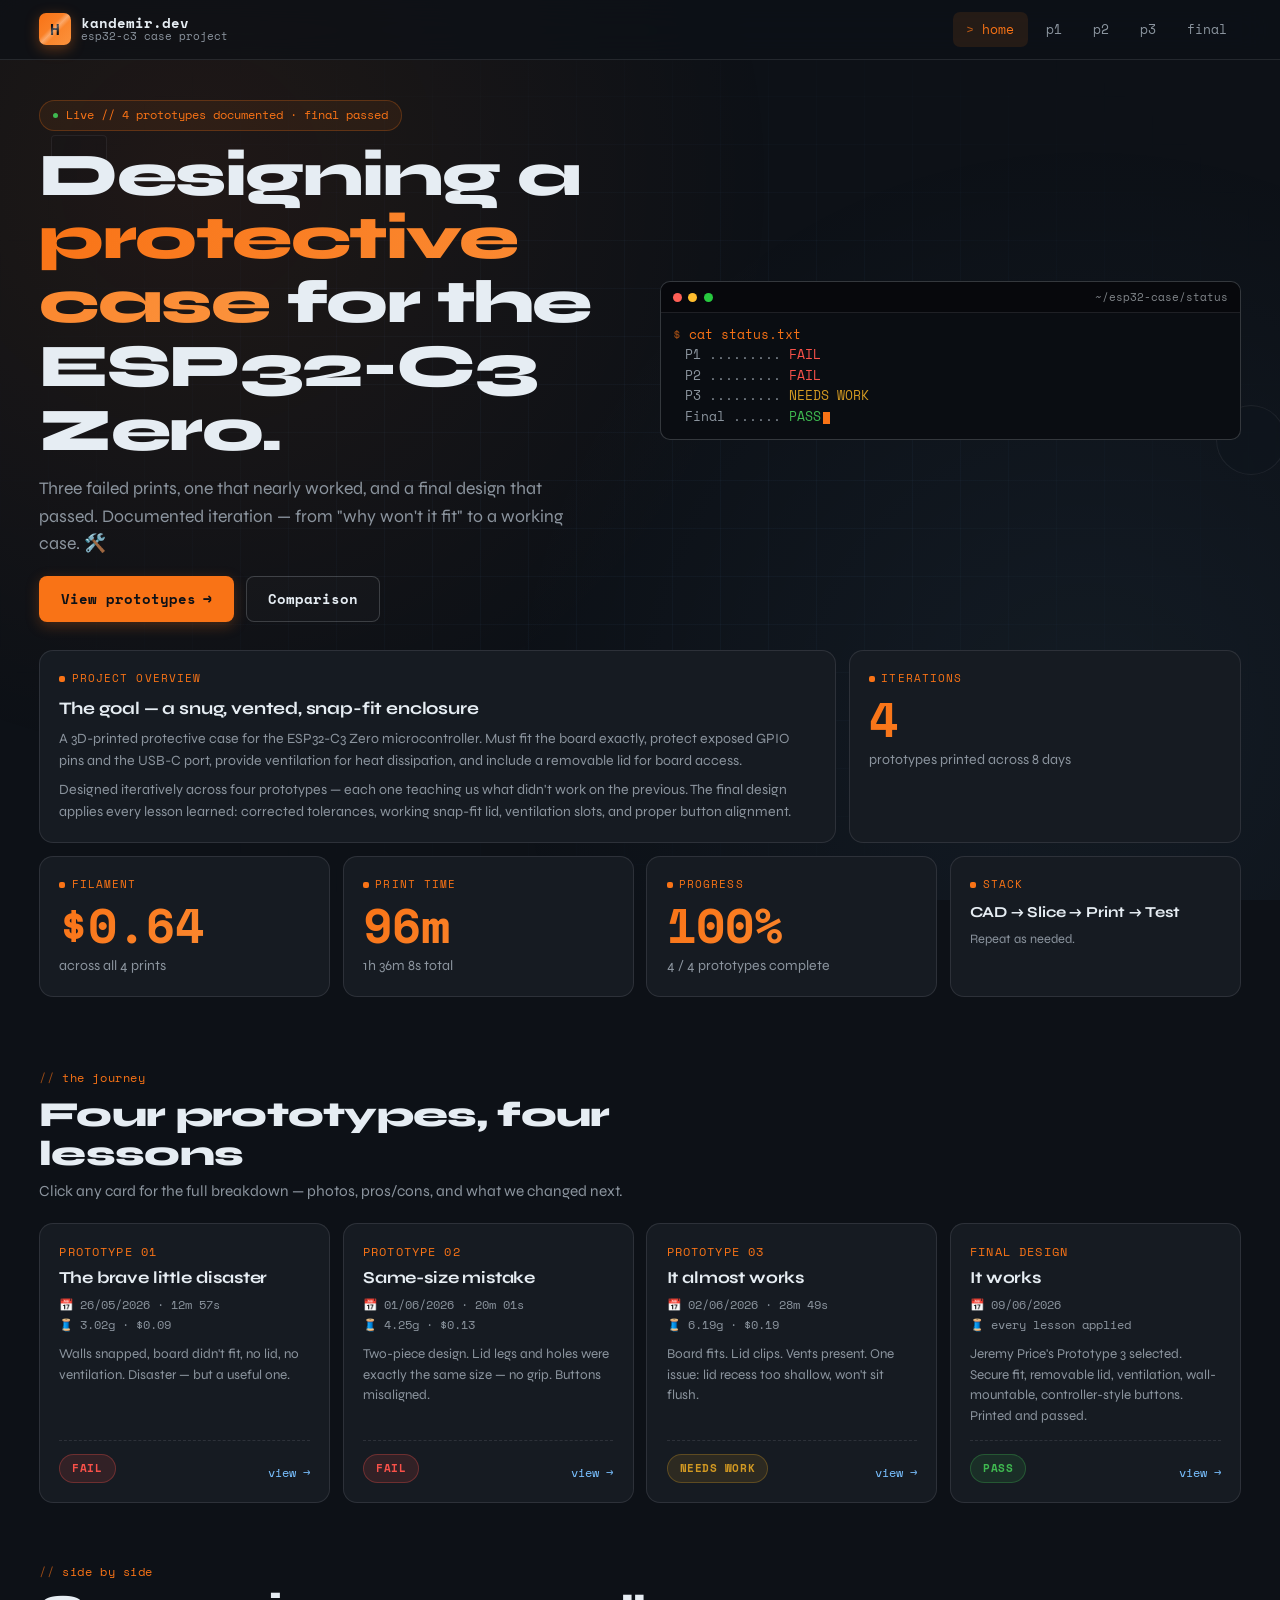
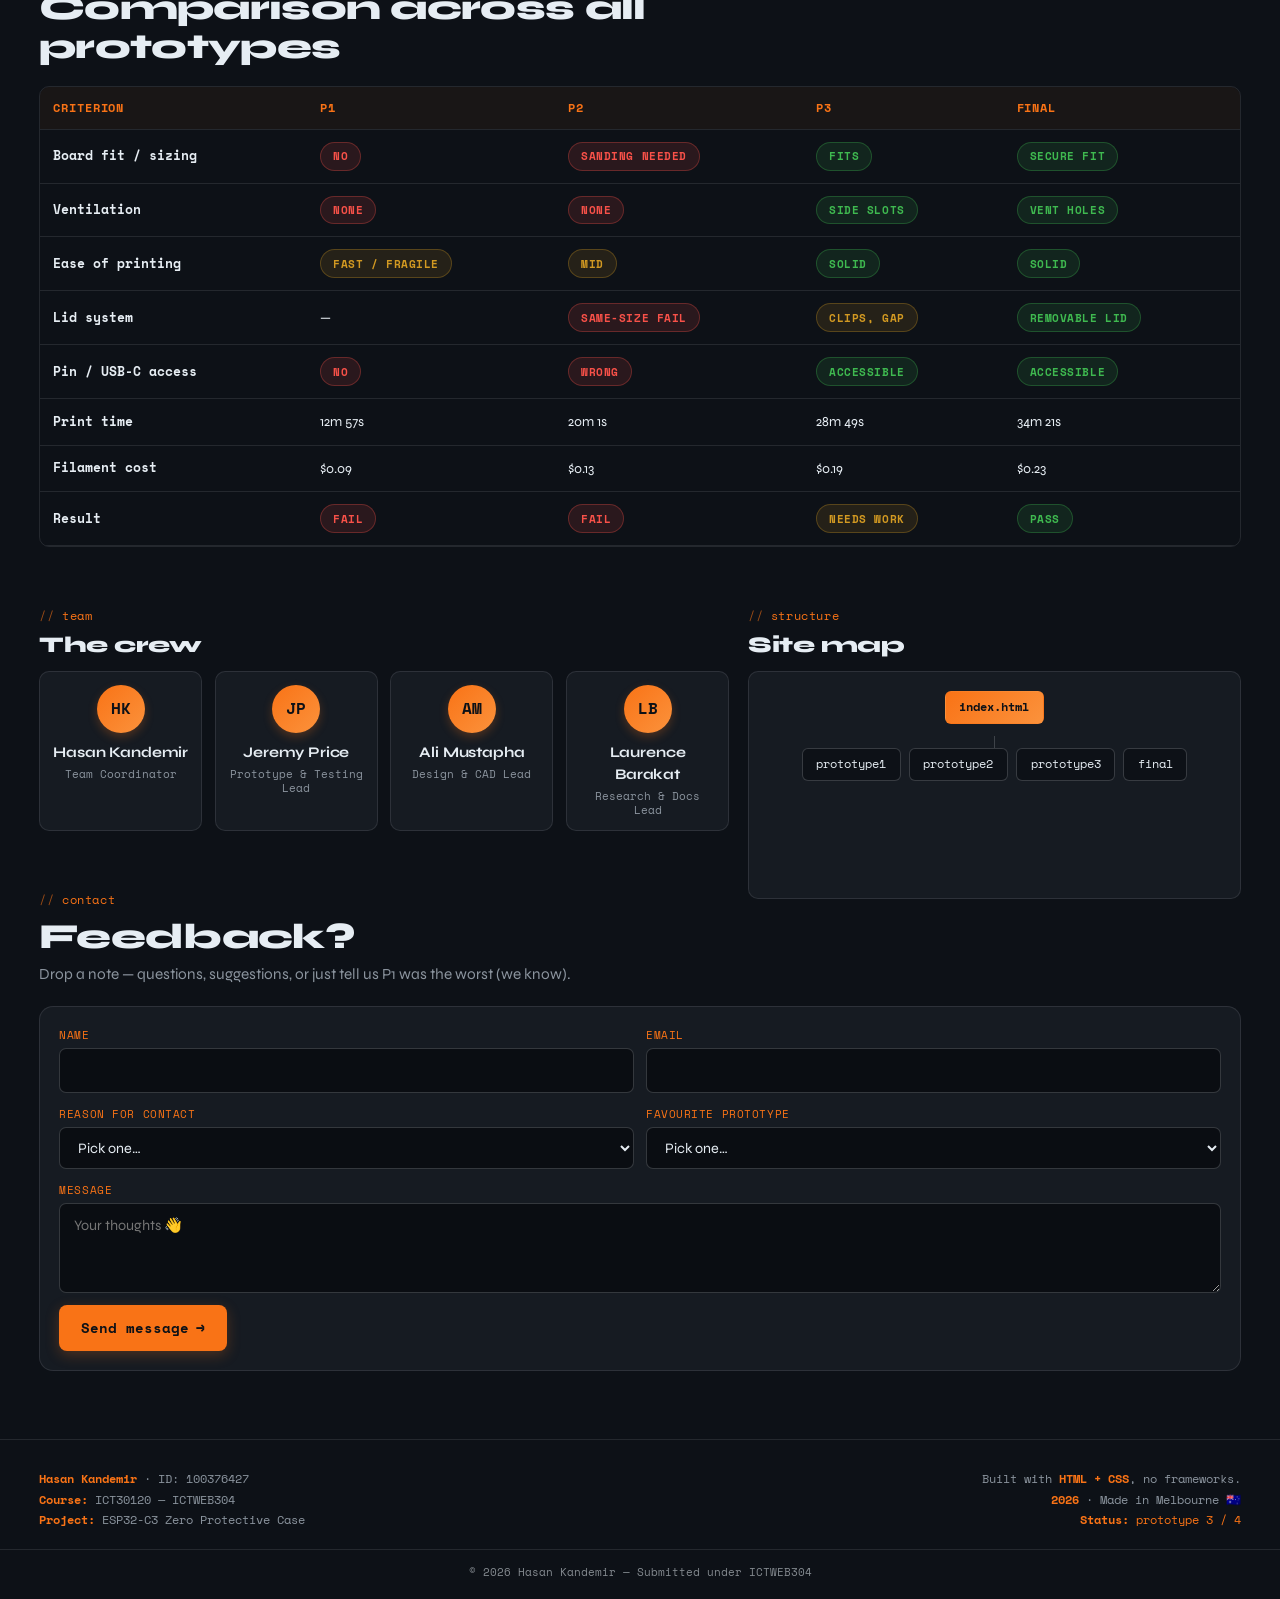
==== commit 022ebc54: "Add files via upload" ====
--- a/index.html
+++ b/index.html
@@ -51,10 +51,10 @@
   <div class="container">
     <div class="hero-grid">
       <div class="hero-content">
-        <span class="hero-tag"><span class="dot"></span> Live // 4 prototypes documented</span>
+        <span class="hero-tag"><span class="dot"></span> Live // 4 prototypes documented · final passed</span>
         <h1>Designing a <span class="gradient">protective case</span> for the ESP32-C3 Zero.</h1>
         <p class="lede">
-          Three failed prints, one that nearly worked, and a final design on the bed.
+          Three failed prints, one that nearly worked, and a final design that passed.
           Documented iteration — from "why won't it fit" to a working case. 🛠️
         </p>
         <div class="hero-actions">
@@ -74,7 +74,7 @@
           <div class="term-output">P1 ......... <span style="color:var(--fail)">FAIL</span></div>
           <div class="term-output">P2 ......... <span style="color:var(--fail)">FAIL</span></div>
           <div class="term-output">P3 ......... <span style="color:var(--warn)">NEEDS WORK</span></div>
-          <div class="term-output">Final ...... <span style="color:var(--accent)">IN PROGRESS</span><span class="cursor-blink"></span></div>
+          <div class="term-output">Final ...... <span style="color:var(--pass)">PASS</span><span class="cursor-blink"></span></div>
         </div>
       </div>
     </div>
@@ -104,22 +104,22 @@
       <!-- Cost -->
       <div class="bento-item bento-c3 reveal">
         <div class="bento-eyebrow">filament</div>
-        <div class="bento-big-number">$0.41</div>
-        <p>across all 3 failed prints</p>
+        <div class="bento-big-number">$0.64</div>
+        <p>across all 4 prints</p>
       </div>
 
       <!-- Print time -->
       <div class="bento-item bento-c3 reveal">
         <div class="bento-eyebrow">print time</div>
-        <div class="bento-big-number">61m</div>
-        <p>47 seconds total</p>
+        <div class="bento-big-number">96m</div>
+        <p>1h 36m 8s total</p>
       </div>
 
       <!-- Status -->
       <div class="bento-item bento-c3 reveal">
         <div class="bento-eyebrow">progress</div>
-        <div class="bento-big-number">75%</div>
-        <p>3 / 4 prototypes complete</p>
+        <div class="bento-big-number">100%</div>
+        <p>4 / 4 prototypes complete</p>
       </div>
 
       <!-- Stack -->
@@ -190,14 +190,14 @@
       <!-- Final -->
       <a href="final.html" class="proto-card reveal">
         <div class="proto-num">final design</div>
-        <h3>On the print bed</h3>
+        <h3>It works</h3>
         <div class="proto-meta">
-          <span>📅 awaiting print</span>
+          <span>📅 09/06/2026</span>
           <span>🧵 every lesson applied</span>
         </div>
-        <p>Lid recess deepened. Tolerances verified. Ventilation finalised. Documentation imminent.</p>
+        <p>Jeremy Price's Prototype 3 selected. Secure fit, removable lid, ventilation, wall-mountable, controller-style buttons. Printed and passed.</p>
         <div class="proto-footer">
-          <span class="badge badge-pending">In Progress</span>
+          <span class="badge badge-pass">Pass</span>
           <span class="bento-link">view →</span>
         </div>
       </a>
@@ -230,56 +230,56 @@
             <td><span class="badge badge-fail">No</span></td>
             <td><span class="badge badge-fail">Sanding needed</span></td>
             <td><span class="badge badge-pass">Fits</span></td>
-            <td><span class="badge badge-pending">TBD</span></td>
+            <td><span class="badge badge-pass">Secure fit</span></td>
           </tr>
           <tr>
             <td>Ventilation</td>
             <td><span class="badge badge-fail">None</span></td>
             <td><span class="badge badge-fail">None</span></td>
             <td><span class="badge badge-pass">Side slots</span></td>
-            <td><span class="badge badge-pending">TBD</span></td>
+            <td><span class="badge badge-pass">Vent holes</span></td>
           </tr>
           <tr>
             <td>Ease of printing</td>
             <td><span class="badge badge-warn">Fast / fragile</span></td>
             <td><span class="badge badge-warn">Mid</span></td>
             <td><span class="badge badge-pass">Solid</span></td>
-            <td><span class="badge badge-pending">TBD</span></td>
+            <td><span class="badge badge-pass">Solid</span></td>
           </tr>
           <tr>
             <td>Lid system</td>
             <td>—</td>
             <td><span class="badge badge-fail">Same-size fail</span></td>
             <td><span class="badge badge-warn">Clips, gap</span></td>
-            <td><span class="badge badge-pending">TBD</span></td>
+            <td><span class="badge badge-pass">Removable lid</span></td>
           </tr>
           <tr>
             <td>Pin / USB-C access</td>
             <td><span class="badge badge-fail">No</span></td>
             <td><span class="badge badge-fail">Wrong</span></td>
             <td><span class="badge badge-pass">Accessible</span></td>
-            <td><span class="badge badge-pending">TBD</span></td>
+            <td><span class="badge badge-pass">Accessible</span></td>
           </tr>
           <tr>
             <td>Print time</td>
             <td>12m 57s</td>
-            <td>20m 01s</td>
+            <td>20m 1s</td>
             <td>28m 49s</td>
-            <td>TBD</td>
+            <td>34m 21s</td>
           </tr>
           <tr>
             <td>Filament cost</td>
             <td>$0.09</td>
             <td>$0.13</td>
             <td>$0.19</td>
-            <td>TBD</td>
+            <td>$0.23</td>
           </tr>
           <tr>
             <td>Result</td>
             <td><span class="badge badge-fail">Fail</span></td>
             <td><span class="badge badge-fail">Fail</span></td>
             <td><span class="badge badge-warn">Needs Work</span></td>
-            <td><span class="badge badge-pending">In Progress</span></td>
+            <td><span class="badge badge-pass">Pass</span></td>
           </tr>
         </tbody>
       </table>
@@ -379,7 +379,7 @@
             <option>Prototype 1 (the disaster)</option>
             <option>Prototype 2 (the same-size mistake)</option>
             <option>Prototype 3 (the almost-there)</option>
-            <option>Final (coming soon)</option>
+            <option>Final</option>
           </select>
         </div>
         <div class="field full">
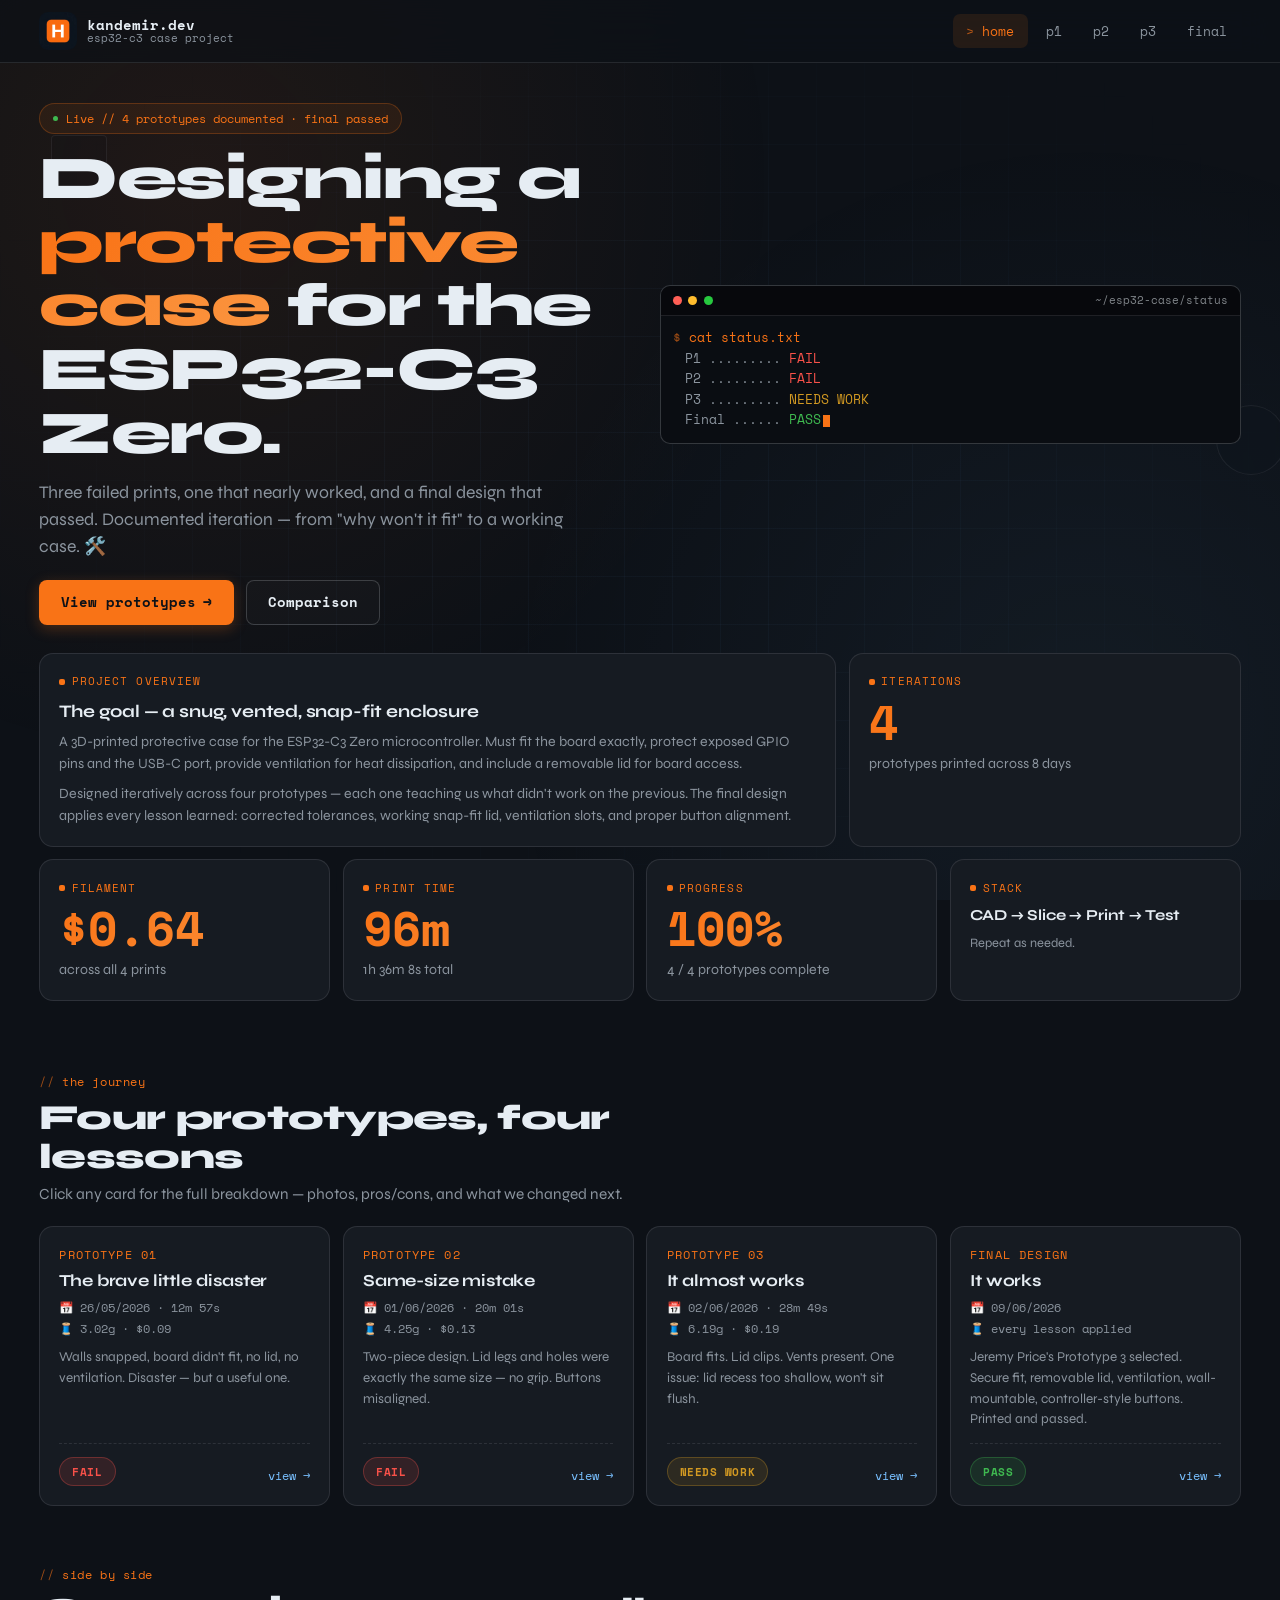
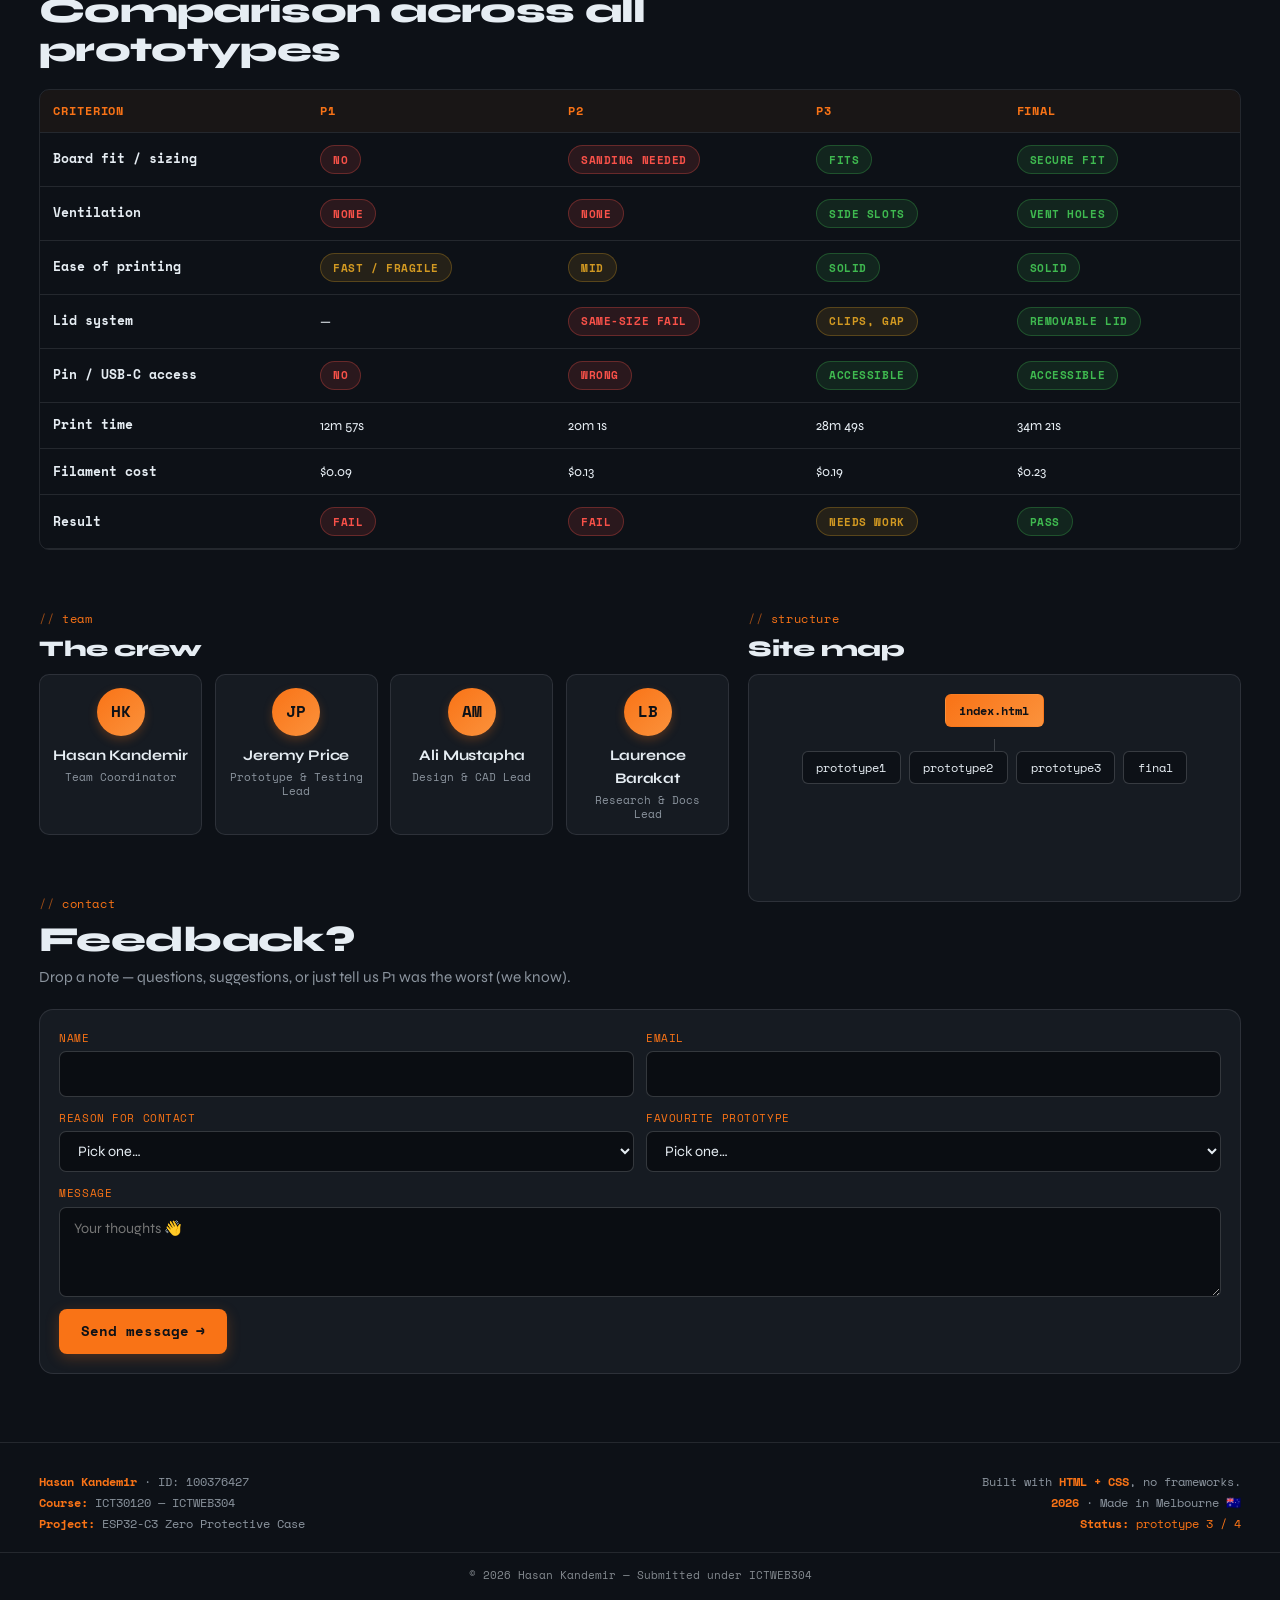
==== commit fbe7054e: "Add files via upload" ====
--- a/index.html
+++ b/index.html
@@ -25,7 +25,7 @@
 <nav class="nav" aria-label="Primary">
   <div class="nav-inner">
     <a href="index.html" class="logo" aria-label="Home — Hasan Kandemir">
-      <span class="logo-mark" aria-hidden="true">H</span>
+      <img src="images/logo.png" class="logo-img" alt="Hasan Kandemir — ESP32-C3 Case project logo, click to return home" width="44" height="44" />
       <span class="logo-text">
         <span>kandemir.dev</span>
         <small>esp32-c3 case project</small>
--- a/style.css
+++ b/style.css
@@ -167,6 +167,17 @@
   animation: shine 4s linear infinite;
 }
 @keyframes shine { 0% { transform: translateX(-100%); } 100% { transform: translateX(100%); } }
+.logo-img {
+  width: 38px; height: 38px;
+  border-radius: 9px;
+  display: block;
+  object-fit: cover;
+  transition: transform 0.2s ease, box-shadow 0.2s ease;
+}
+.logo:hover .logo-img {
+  transform: scale(1.06) rotate(-2deg);
+  box-shadow: 0 4px 14px rgba(249, 115, 22, 0.4);
+}
 .logo-text { display: flex; flex-direction: column; line-height: 1.1; }
 .logo-text small { color: var(--text-muted); font-size: 0.68rem; font-weight: 400; }
 
